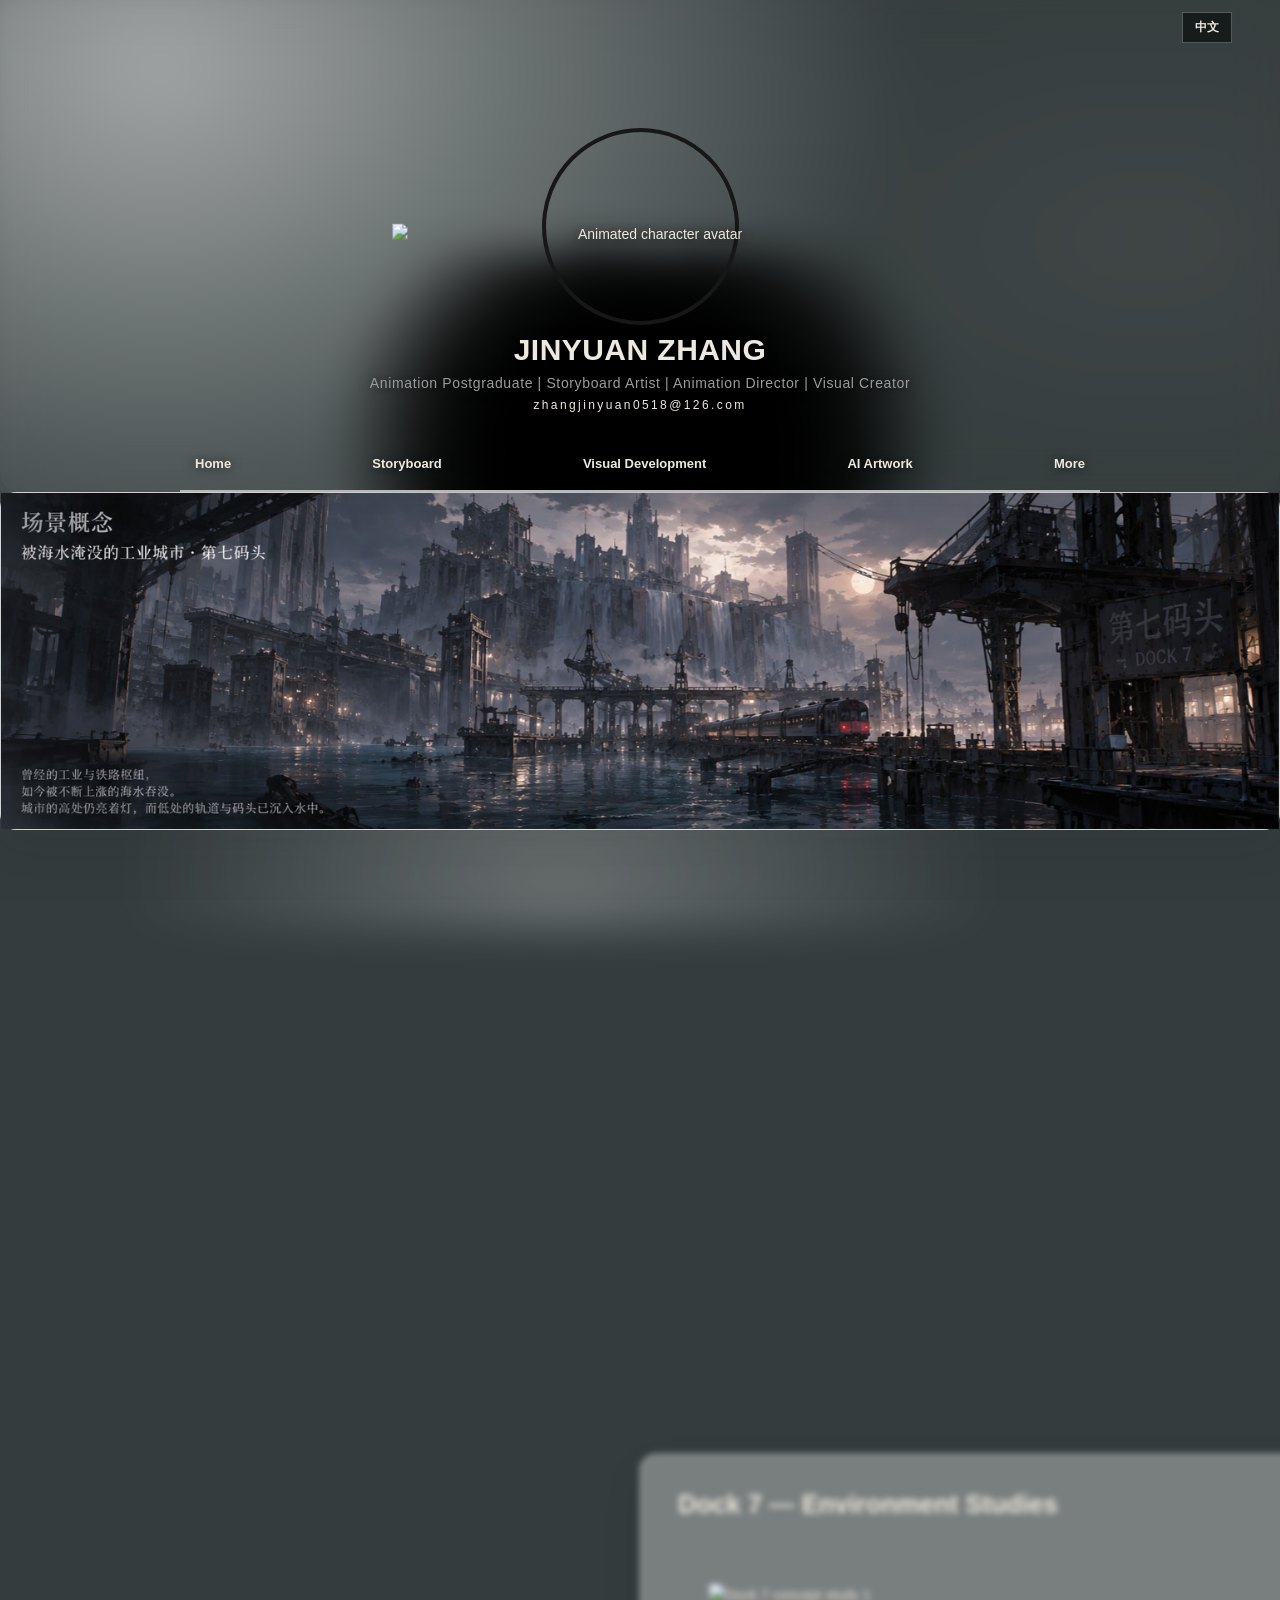
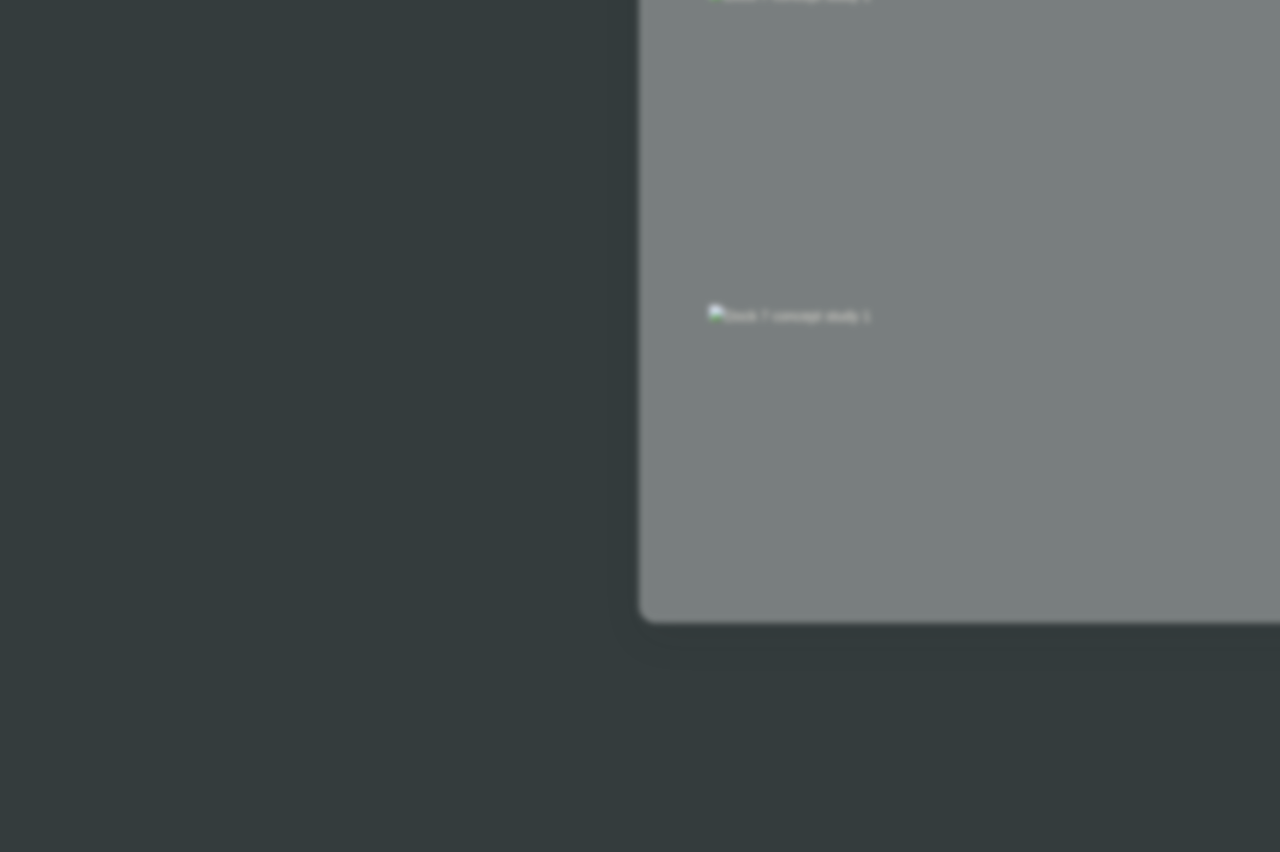
==== ai-art.html @ b18c4279 "Add Dock 7 concept gallery to AI page" ====
<!doctype html><html lang="en"><head><meta charset="utf-8"><meta name="viewport" content="width=device-width,initial-scale=1"><title>AI Artwork | JINYUAN ZHANG</title><link rel="stylesheet" href="portfolio.css?v=20261111-ai-flat-background-v7"><script src="language.js?v=20261111-ai-cloud-motion-v2" defer></script><script src="page-transition.js?v=20261110-preserve-showreel-v1" defer></script><script src="floating-nav.js?v=20261110-route-nav-v5" defer></script><style>
:root{--ai-mural-green:#343c3d;--ai-mural-teal:#343c3d}
html,body{min-height:100%;background:#343c3d}
body.ai-art-page{position:relative;isolation:isolate;min-height:100vh!important;margin:0;color:#eee9df;background:#343c3d!important;transition:background-color 1.15s cubic-bezier(.22,.61,.36,1),color .8s ease}
.ai-mural-base,.ai-mural-shade,.ai-cloud-motion{position:fixed;inset:0;pointer-events:none}
.ai-mural-base{z-index:-2;background:#343c3d}
.ai-mural-shade{z-index:-1;background:rgba(0,0,0,.025)}
.ai-cloud-motion{z-index:0;inset:0;background:url("ai-mural-bg.png?v=20261111-cloud-silhouette-v8") center center/min(56vw,780px) auto no-repeat;filter:grayscale(1) brightness(.12) contrast(2.1) url(#cloud-ripple);opacity:1;mix-blend-mode:normal;-webkit-mask-image:radial-gradient(ellipse 24% 30% at 50% 49%,#000 48%,rgba(0,0,0,.86) 68%,transparent 100%);mask-image:radial-gradient(ellipse 24% 30% at 50% 49%,#000 48%,rgba(0,0,0,.86) 68%,transparent 100%);transform-origin:center center;animation:cloud-flow 16s ease-in-out infinite;will-change:transform,filter}
@keyframes cloud-flow{0%,100%{transform:translate3d(0,0,0) scale(1)}30%{transform:translate3d(2px,-1px,0) scale(1.012)}68%{transform:translate3d(-2px,1px,0) scale(1.006)}}
body.ai-art-page .site-header{position:relative;z-index:3;color:#eee9df;background:transparent!important;border-bottom-color:rgba(185,195,186,.27);text-shadow:0 1px 12px rgba(0,0,0,.75)}
body.ai-art-page .site-header *{background-color:transparent}
body.ai-art-page .site-nav{border-bottom:1px solid rgba(185,195,186,.28)}
body.ai-art-page .site-nav a,body.ai-art-page .site-email a{color:#eee9df}
body.ai-art-page .site-role{color:#b9c0b8}
body.ai-art-page .language-toggle{background:rgba(10,14,15,.72);color:#eee9df;border-color:rgba(185,195,186,.38);backdrop-filter:blur(8px);-webkit-backdrop-filter:blur(8px)}
@media(max-width:700px){.ai-cloud-motion{background-size:min(72vw,560px) auto;-webkit-mask-image:radial-gradient(ellipse 34% 28% at 50% 49%,#000 48%,rgba(0,0,0,.86) 68%,transparent 100%);mask-image:radial-gradient(ellipse 34% 28% at 50% 49%,#000 48%,rgba(0,0,0,.86) 68%,transparent 100%)}}
@media(prefers-reduced-motion:reduce){.ai-cloud-motion{animation-duration:24s!important}}

/* Dock 7 concept board: full-bleed lead image and individually revealed scene studies */
body.ai-art-page .dock7-content{position:relative;z-index:2;width:100%;margin:0;padding:0 0 clamp(56px,8vw,112px);overflow:hidden}
body.ai-art-page .dock7-hero{position:relative;z-index:2;width:100%;margin:0;padding:0;line-height:0;opacity:0;transform:translate3d(0,52px,0);filter:blur(3px);transition:opacity .95s cubic-bezier(.22,.61,.36,1),transform .95s cubic-bezier(.22,.61,.36,1),filter .95s cubic-bezier(.22,.61,.36,1);will-change:opacity,transform,filter}
body.ai-art-page .dock7-hero.is-visible{opacity:1;transform:translate3d(0,0,0);filter:blur(0)}
body.ai-art-page .dock7-hero img{position:relative;z-index:1;display:block;width:100%;height:auto;max-width:none;object-fit:contain}
body.ai-art-page .dock7-scenes{position:relative;z-index:2;width:min(94vw,1560px);margin:clamp(30px,5vw,76px) auto 0;display:grid;grid-template-columns:repeat(3,minmax(0,1fr));gap:clamp(12px,2vw,28px);position:relative;z-index:3}
body.ai-art-page .dock7-scene{position:relative;z-index:2;margin:0;overflow:hidden;aspect-ratio:16/9;background:#343c3d;border:0;outline:0;box-shadow:none;opacity:0;transform:translate3d(0,72px,0);filter:blur(4px);transition:opacity 1.05s cubic-bezier(.22,.61,.36,1),transform 1.05s cubic-bezier(.22,.61,.36,1),filter 1.05s cubic-bezier(.22,.61,.36,1);will-change:opacity,transform,filter}
body.ai-art-page .dock7-scene.is-visible{opacity:1;transform:translate3d(0,0,0);filter:blur(0)}
body.ai-art-page .dock7-scene img{position:relative;z-index:1;display:block;width:100%;height:100%;object-fit:cover;object-position:center;border:0;outline:0;box-shadow:none}
body.ai-art-page .site-header{transition:opacity .72s ease,transform .72s cubic-bezier(.22,.61,.36,1)}
body.ai-art-page.dock7-header-away .site-header{opacity:0;transform:translate3d(0,-24px,0);pointer-events:none}
@media(max-width:900px){body.ai-art-page .dock7-scenes{width:min(94vw,720px);grid-template-columns:repeat(2,minmax(0,1fr))}}
@media(max-width:560px){body.ai-art-page .dock7-scenes{width:92vw;grid-template-columns:1fr;gap:16px;margin-top:24px}}
@media(prefers-reduced-motion:reduce){body.ai-art-page .dock7-hero,body.ai-art-page .dock7-scene{transition:opacity .28s ease!important;transform:none!important;filter:none!important}body.ai-art-page .site-header{transition:none!important}}

/* Individual Dock 7 environment frames: two seamless, right-moving rows */
body.ai-art-page .dock7-gallery{position:relative;z-index:3;width:100vw;left:50%;margin:clamp(54px,8vw,112px) 0 clamp(70px,10vw,140px);transform:translateX(-50%);display:grid;gap:clamp(12px,1.5vw,22px);overflow:hidden;opacity:0;translate:0 56px;filter:blur(3px);transition:opacity 1s cubic-bezier(.22,.61,.36,1),translate 1s cubic-bezier(.22,.61,.36,1),filter 1s cubic-bezier(.22,.61,.36,1);will-change:opacity,translate,filter}
body.ai-art-page .dock7-gallery.is-visible{opacity:1;translate:0 0;filter:blur(0)}
body.ai-art-page .dock7-gallery h3{width:min(94vw,1560px);margin:0 auto clamp(16px,2vw,28px);color:#eee9df;font-size:clamp(1.25rem,2vw,1.8rem);font-weight:600}
body.ai-art-page .dock7-gallery-row{width:100%;overflow:hidden}
body.ai-art-page .dock7-gallery-track{display:flex;width:max-content;gap:clamp(12px,1.5vw,22px);animation:dock7-gallery-right 84s linear infinite}
body.ai-art-page .dock7-gallery-row:last-child .dock7-gallery-track{animation-duration:92s;animation-delay:-43s}
body.ai-art-page .dock7-gallery-set{display:flex;flex:none;gap:clamp(12px,1.5vw,22px)}
body.ai-art-page .dock7-gallery-tile{display:block;flex:none;width:clamp(300px,38vw,660px);aspect-ratio:16/9;overflow:hidden}
body.ai-art-page .dock7-gallery-tile img{display:block;width:100%;height:100%;object-fit:cover;border:0;outline:0;box-shadow:none}
@keyframes dock7-gallery-right{from{transform:translateX(-33.333333%)}to{transform:translateX(0)}}
@media(max-width:700px){body.ai-art-page .dock7-gallery-tile{width:78vw}body.ai-art-page .dock7-gallery h3{width:92vw}}
@media(prefers-reduced-motion:reduce){body.ai-art-page .dock7-gallery .dock7-gallery-track{animation:none!important;transform:translateX(0)}body.ai-art-page .dock7-gallery .dock7-gallery-set[aria-hidden=true]{display:none}}
</style></head><body class="ai-art-page"><svg aria-hidden="true" width="0" height="0" style="position:absolute"><filter id="cloud-ripple" x="-24%" y="-24%" width="148%" height="148%"><feTurbulence type="fractalNoise" baseFrequency=".009 .014" numOctaves="2" seed="8" result="water"><animate attributeName="baseFrequency" values=".012 .018;.027 .038;.012 .018" dur="12s" repeatCount="indefinite"/></feTurbulence><feDisplacementMap in="SourceGraphic" in2="water" scale="34" xChannelSelector="R" yChannelSelector="G"/></filter></svg><div class="ai-mural-base" aria-hidden="true"></div><div class="ai-mural-shade" aria-hidden="true"></div><div class="ai-cloud-motion" aria-hidden="true"></div><header class="site-header"><button class="language-toggle" type="button" aria-label="Switch language">中文</button><a class="avatar-frame" href="index.html" aria-label="Home"><img class="avatar" src="avatar-animation.gif?v=20261110-avatar-render-v4" alt="Animated character avatar" decoding="async" loading="eager"></a><h1 class="site-name">JINYUAN ZHANG</h1><div class="site-role">Animation Postgraduate | Storyboard Artist | Animation Director | Visual Creator</div><div class="site-email"><a href="mailto:zhangjinyuan0518@126.com">zhangjinyuan0518@126.com</a></div><nav class="site-nav" aria-label="Main navigation"><a href="index.html">Home</a><a href="storyboard.html">Storyboard</a><a href="visual.html">Visual Development</a><a href="ai-art.html">AI Artwork</a><a href="more.html">More</a></nav></header><main class="dock7-content" aria-label="Flooded city concept art">
<section class="dock7-hero" id="dock7-hero"><img src="ai-dock7/dock7-hero.jpg?v=20261111-dock7-clean-v3" alt="Panoramic concept art of a flooded industrial city and Dock 7" decoding="async" fetchpriority="high"></section>
<div class="dock7-scenes" aria-label="Dock 7 environment studies">
<figure class="dock7-scene"><img src="ai-dock7/dock7-scene-02.jpg?v=20261111-dock7-clean-v3" alt="Flooded city wide view" loading="lazy" decoding="async"></figure>
<figure class="dock7-scene"><img src="ai-dock7/dock7-scene-03.jpg?v=20261111-dock7-clean-v3" alt="Dock 7 platform" loading="lazy" decoding="async"></figure>
<figure class="dock7-scene"><img src="ai-dock7/dock7-scene-04.jpg?v=20261111-dock7-clean-v3" alt="Harbor district" loading="lazy" decoding="async"></figure>
<figure class="dock7-scene"><img src="ai-dock7/dock7-scene-05.jpg?v=20261111-dock7-clean-v3" alt="Interior of an abandoned train" loading="lazy" decoding="async"></figure>
<figure class="dock7-scene"><img src="ai-dock7/dock7-scene-06.jpg?v=20261111-dock7-clean-v3" alt="Submerged railway tracks" loading="lazy" decoding="async"></figure>
<figure class="dock7-scene"><img src="ai-dock7/dock7-scene-07.jpg?v=20261111-dock7-clean-v3" alt="Central system control tower" loading="lazy" decoding="async"></figure>
</div><section class="dock7-gallery" aria-label="Additional Dock 7 environment studies"><h3>Dock 7 — Environment Studies</h3><div class="dock7-gallery-row"><div class="dock7-gallery-track"><div class="dock7-gallery-set"><figure class="dock7-gallery-tile"><img src="ai-dock7-gallery/dock7-study-01.jpg?v=20261112-gallery" alt="Dock 7 concept study 1" loading="lazy" decoding="async"></figure><figure class="dock7-gallery-tile"><img src="ai-dock7-gallery/dock7-study-02.jpg?v=20261112-gallery" alt="Dock 7 concept study 2" loading="lazy" decoding="async"></figure><figure class="dock7-gallery-tile"><img src="ai-dock7-gallery/dock7-study-03.jpg?v=20261112-gallery" alt="Dock 7 concept study 3" loading="lazy" decoding="async"></figure><figure class="dock7-gallery-tile"><img src="ai-dock7-gallery/dock7-study-04.jpg?v=20261112-gallery" alt="Dock 7 concept study 4" loading="lazy" decoding="async"></figure><figure class="dock7-gallery-tile"><img src="ai-dock7-gallery/dock7-study-05.jpg?v=20261112-gallery" alt="Dock 7 concept study 5" loading="lazy" decoding="async"></figure><figure class="dock7-gallery-tile"><img src="ai-dock7-gallery/dock7-study-06.jpg?v=20261112-gallery" alt="Dock 7 concept study 6" loading="lazy" decoding="async"></figure><figure class="dock7-gallery-tile"><img src="ai-dock7-gallery/dock7-study-07.jpg?v=20261112-gallery" alt="Dock 7 concept study 7" loading="lazy" decoding="async"></figure><figure class="dock7-gallery-tile"><img src="ai-dock7-gallery/dock7-study-08.jpg?v=20261112-gallery" alt="Dock 7 concept study 8" loading="lazy" decoding="async"></figure><figure class="dock7-gallery-tile"><img src="ai-dock7-gallery/dock7-study-09.jpg?v=20261112-gallery" alt="Dock 7 concept study 9" loading="lazy" decoding="async"></figure><figure class="dock7-gallery-tile"><img src="ai-dock7-gallery/dock7-study-10.jpg?v=20261112-gallery" alt="Dock 7 concept study 10" loading="lazy" decoding="async"></figure><figure class="dock7-gallery-tile"><img src="ai-dock7-gallery/dock7-study-11.jpg?v=20261112-gallery" alt="Dock 7 concept study 11" loading="lazy" decoding="async"></figure><figure class="dock7-gallery-tile"><img src="ai-dock7-gallery/dock7-study-12.jpg?v=20261112-gallery" alt="Dock 7 concept study 12" loading="lazy" decoding="async"></figure></div><div class="dock7-gallery-set" aria-hidden="true"><figure class="dock7-gallery-tile"><img src="ai-dock7-gallery/dock7-study-01.jpg?v=20261112-gallery" alt="" loading="lazy" decoding="async"></figure><figure class="dock7-gallery-tile"><img src="ai-dock7-gallery/dock7-study-02.jpg?v=20261112-gallery" alt="" loading="lazy" decoding="async"></figure><figure class="dock7-gallery-tile"><img src="ai-dock7-gallery/dock7-study-03.jpg?v=20261112-gallery" alt="" loading="lazy" decoding="async"></figure><figure class="dock7-gallery-tile"><img src="ai-dock7-gallery/dock7-study-04.jpg?v=20261112-gallery" alt="" loading="lazy" decoding="async"></figure><figure class="dock7-gallery-tile"><img src="ai-dock7-gallery/dock7-study-05.jpg?v=20261112-gallery" alt="" loading="lazy" decoding="async"></figure><figure class="dock7-gallery-tile"><img src="ai-dock7-gallery/dock7-study-06.jpg?v=20261112-gallery" alt="" loading="lazy" decoding="async"></figure><figure class="dock7-gallery-tile"><img src="ai-dock7-gallery/dock7-study-07.jpg?v=20261112-gallery" alt="" loading="lazy" decoding="async"></figure><figure class="dock7-gallery-tile"><img src="ai-dock7-gallery/dock7-study-08.jpg?v=20261112-gallery" alt="" loading="lazy" decoding="async"></figure><figure class="dock7-gallery-tile"><img src="ai-dock7-gallery/dock7-study-09.jpg?v=20261112-gallery" alt="" loading="lazy" decoding="async"></figure><figure class="dock7-gallery-tile"><img src="ai-dock7-gallery/dock7-study-10.jpg?v=20261112-gallery" alt="" loading="lazy" decoding="async"></figure><figure class="dock7-gallery-tile"><img src="ai-dock7-gallery/dock7-study-11.jpg?v=20261112-gallery" alt="" loading="lazy" decoding="async"></figure><figure class="dock7-gallery-tile"><img src="ai-dock7-gallery/dock7-study-12.jpg?v=20261112-gallery" alt="" loading="lazy" decoding="async"></figure></div><div class="dock7-gallery-set" aria-hidden="true"><figure class="dock7-gallery-tile"><img src="ai-dock7-gallery/dock7-study-01.jpg?v=20261112-gallery" alt="" loading="lazy" decoding="async"></figure><figure class="dock7-gallery-tile"><img src="ai-dock7-gallery/dock7-study-02.jpg?v=20261112-gallery" alt="" loading="lazy" decoding="async"></figure><figure class="dock7-gallery-tile"><img src="ai-dock7-gallery/dock7-study-03.jpg?v=20261112-gallery" alt="" loading="lazy" decoding="async"></figure><figure class="dock7-gallery-tile"><img src="ai-dock7-gallery/dock7-study-04.jpg?v=20261112-gallery" alt="" loading="lazy" decoding="async"></figure><figure class="dock7-gallery-tile"><img src="ai-dock7-gallery/dock7-study-05.jpg?v=20261112-gallery" alt="" loading="lazy" decoding="async"></figure><figure class="dock7-gallery-tile"><img src="ai-dock7-gallery/dock7-study-06.jpg?v=20261112-gallery" alt="" loading="lazy" decoding="async"></figure><figure class="dock7-gallery-tile"><img src="ai-dock7-gallery/dock7-study-07.jpg?v=20261112-gallery" alt="" loading="lazy" decoding="async"></figure><figure class="dock7-gallery-tile"><img src="ai-dock7-gallery/dock7-study-08.jpg?v=20261112-gallery" alt="" loading="lazy" decoding="async"></figure><figure class="dock7-gallery-tile"><img src="ai-dock7-gallery/dock7-study-09.jpg?v=20261112-gallery" alt="" loading="lazy" decoding="async"></figure><figure class="dock7-gallery-tile"><img src="ai-dock7-gallery/dock7-study-10.jpg?v=20261112-gallery" alt="" loading="lazy" decoding="async"></figure><figure class="dock7-gallery-tile"><img src="ai-dock7-gallery/dock7-study-11.jpg?v=20261112-gallery" alt="" loading="lazy" decoding="async"></figure><figure class="dock7-gallery-tile"><img src="ai-dock7-gallery/dock7-study-12.jpg?v=20261112-gallery" alt="" loading="lazy" decoding="async"></figure></div></div></div><div class="dock7-gallery-row"><div class="dock7-gallery-track"><div class="dock7-gallery-set"><figure class="dock7-gallery-tile"><img src="ai-dock7-gallery/dock7-study-01.jpg?v=20261112-gallery" alt="Dock 7 concept study 1" loading="lazy" decoding="async"></figure><figure class="dock7-gallery-tile"><img src="ai-dock7-gallery/dock7-study-02.jpg?v=20261112-gallery" alt="Dock 7 concept study 2" loading="lazy" decoding="async"></figure><figure class="dock7-gallery-tile"><img src="ai-dock7-gallery/dock7-study-03.jpg?v=20261112-gallery" alt="Dock 7 concept study 3" loading="lazy" decoding="async"></figure><figure class="dock7-gallery-tile"><img src="ai-dock7-gallery/dock7-study-04.jpg?v=20261112-gallery" alt="Dock 7 concept study 4" loading="lazy" decoding="async"></figure><figure class="dock7-gallery-tile"><img src="ai-dock7-gallery/dock7-study-05.jpg?v=20261112-gallery" alt="Dock 7 concept study 5" loading="lazy" decoding="async"></figure><figure class="dock7-gallery-tile"><img src="ai-dock7-gallery/dock7-study-06.jpg?v=20261112-gallery" alt="Dock 7 concept study 6" loading="lazy" decoding="async"></figure><figure class="dock7-gallery-tile"><img src="ai-dock7-gallery/dock7-study-07.jpg?v=20261112-gallery" alt="Dock 7 concept study 7" loading="lazy" decoding="async"></figure><figure class="dock7-gallery-tile"><img src="ai-dock7-gallery/dock7-study-08.jpg?v=20261112-gallery" alt="Dock 7 concept study 8" loading="lazy" decoding="async"></figure><figure class="dock7-gallery-tile"><img src="ai-dock7-gallery/dock7-study-09.jpg?v=20261112-gallery" alt="Dock 7 concept study 9" loading="lazy" decoding="async"></figure><figure class="dock7-gallery-tile"><img src="ai-dock7-gallery/dock7-study-10.jpg?v=20261112-gallery" alt="Dock 7 concept study 10" loading="lazy" decoding="async"></figure><figure class="dock7-gallery-tile"><img src="ai-dock7-gallery/dock7-study-11.jpg?v=20261112-gallery" alt="Dock 7 concept study 11" loading="lazy" decoding="async"></figure><figure class="dock7-gallery-tile"><img src="ai-dock7-gallery/dock7-study-12.jpg?v=20261112-gallery" alt="Dock 7 concept study 12" loading="lazy" decoding="async"></figure></div><div class="dock7-gallery-set" aria-hidden="true"><figure class="dock7-gallery-tile"><img src="ai-dock7-gallery/dock7-study-01.jpg?v=20261112-gallery" alt="" loading="lazy" decoding="async"></figure><figure class="dock7-gallery-tile"><img src="ai-dock7-gallery/dock7-study-02.jpg?v=20261112-gallery" alt="" loading="lazy" decoding="async"></figure><figure class="dock7-gallery-tile"><img src="ai-dock7-gallery/dock7-study-03.jpg?v=20261112-gallery" alt="" loading="lazy" decoding="async"></figure><figure class="dock7-gallery-tile"><img src="ai-dock7-gallery/dock7-study-04.jpg?v=20261112-gallery" alt="" loading="lazy" decoding="async"></figure><figure class="dock7-gallery-tile"><img src="ai-dock7-gallery/dock7-study-05.jpg?v=20261112-gallery" alt="" loading="lazy" decoding="async"></figure><figure class="dock7-gallery-tile"><img src="ai-dock7-gallery/dock7-study-06.jpg?v=20261112-gallery" alt="" loading="lazy" decoding="async"></figure><figure class="dock7-gallery-tile"><img src="ai-dock7-gallery/dock7-study-07.jpg?v=20261112-gallery" alt="" loading="lazy" decoding="async"></figure><figure class="dock7-gallery-tile"><img src="ai-dock7-gallery/dock7-study-08.jpg?v=20261112-gallery" alt="" loading="lazy" decoding="async"></figure><figure class="dock7-gallery-tile"><img src="ai-dock7-gallery/dock7-study-09.jpg?v=20261112-gallery" alt="" loading="lazy" decoding="async"></figure><figure class="dock7-gallery-tile"><img src="ai-dock7-gallery/dock7-study-10.jpg?v=20261112-gallery" alt="" loading="lazy" decoding="async"></figure><figure class="dock7-gallery-tile"><img src="ai-dock7-gallery/dock7-study-11.jpg?v=20261112-gallery" alt="" loading="lazy" decoding="async"></figure><figure class="dock7-gallery-tile"><img src="ai-dock7-gallery/dock7-study-12.jpg?v=20261112-gallery" alt="" loading="lazy" decoding="async"></figure></div><div class="dock7-gallery-set" aria-hidden="true"><figure class="dock7-gallery-tile"><img src="ai-dock7-gallery/dock7-study-01.jpg?v=20261112-gallery" alt="" loading="lazy" decoding="async"></figure><figure class="dock7-gallery-tile"><img src="ai-dock7-gallery/dock7-study-02.jpg?v=20261112-gallery" alt="" loading="lazy" decoding="async"></figure><figure class="dock7-gallery-tile"><img src="ai-dock7-gallery/dock7-study-03.jpg?v=20261112-gallery" alt="" loading="lazy" decoding="async"></figure><figure class="dock7-gallery-tile"><img src="ai-dock7-gallery/dock7-study-04.jpg?v=20261112-gallery" alt="" loading="lazy" decoding="async"></figure><figure class="dock7-gallery-tile"><img src="ai-dock7-gallery/dock7-study-05.jpg?v=20261112-gallery" alt="" loading="lazy" decoding="async"></figure><figure class="dock7-gallery-tile"><img src="ai-dock7-gallery/dock7-study-06.jpg?v=20261112-gallery" alt="" loading="lazy" decoding="async"></figure><figure class="dock7-gallery-tile"><img src="ai-dock7-gallery/dock7-study-07.jpg?v=20261112-gallery" alt="" loading="lazy" decoding="async"></figure><figure class="dock7-gallery-tile"><img src="ai-dock7-gallery/dock7-study-08.jpg?v=20261112-gallery" alt="" loading="lazy" decoding="async"></figure><figure class="dock7-gallery-tile"><img src="ai-dock7-gallery/dock7-study-09.jpg?v=20261112-gallery" alt="" loading="lazy" decoding="async"></figure><figure class="dock7-gallery-tile"><img src="ai-dock7-gallery/dock7-study-10.jpg?v=20261112-gallery" alt="" loading="lazy" decoding="async"></figure><figure class="dock7-gallery-tile"><img src="ai-dock7-gallery/dock7-study-11.jpg?v=20261112-gallery" alt="" loading="lazy" decoding="async"></figure><figure class="dock7-gallery-tile"><img src="ai-dock7-gallery/dock7-study-12.jpg?v=20261112-gallery" alt="" loading="lazy" decoding="async"></figure></div></div></div></section></main><script>
(()=>{const root=document.body,hero=document.querySelector("#dock7-hero"),items=[...document.querySelectorAll(".dock7-hero,.dock7-scene,.dock7-gallery")];if(!("IntersectionObserver"in window)){items.forEach(el=>el.classList.add("is-visible"));return}const reveal=new IntersectionObserver(entries=>entries.forEach(entry=>entry.target.classList.toggle("is-visible",entry.isIntersecting)),{threshold:.04,rootMargin:"-2% 0px -2% 0px"});items.forEach((el,i)=>{if(el.classList.contains("dock7-scene"))el.style.transitionDelay=(i%3)*70+"ms";reveal.observe(el)});const headerFade=new IntersectionObserver(entries=>{root.classList.toggle("dock7-header-away",entries[0].isIntersecting)},{threshold:.16});if(hero)headerFade.observe(hero)})();
</script></body></html>
---- portfolio.css ----
:root{--ink:#292929;--muted:#8a8a8a;--line:#e6e6e6;--accent:#ed5264;--paper:#f7e9ee;--soft:#fcf5f7;--serif:Georgia,'Times New Roman',serif;--sans:Arial,'Microsoft YaHei',sans-serif}
*{box-sizing:border-box}html{scroll-behavior:smooth}body{margin:0;background:var(--paper);color:var(--ink);font:14px/1.65 var(--sans)}a{color:inherit;text-decoration:none}a:hover{color:var(--accent)}.site-header{position:relative;padding:24px 28px 0;text-align:center}.language-toggle{position:absolute;top:12px;right:clamp(14px,4vw,48px);z-index:5;border:1px solid var(--line);background:#fff;color:var(--ink);padding:6px 12px;font:600 12px var(--sans);cursor:pointer}.language-toggle:hover{border-color:var(--accent);color:var(--accent)}.avatar-frame{position:relative;display:block;width:197px;height:197px;margin:0 auto 2px;overflow:visible}.avatar{position:absolute;z-index:1;width:250px;height:250px;max-width:none;left:50%;top:50%;transform:translate(-50%,-50%);display:block;object-fit:contain;border-radius:0;overflow:visible;pointer-events:none}.site-name{font:600 40px/1.15 var(--sans);letter-spacing:.015em;margin:8px 0 4px}.site-role{color:#9b9b9b;font-size:14px;letter-spacing:.045em}.site-email{font-size:12px;letter-spacing:.2em;margin:1px 0 25px}.site-nav{width:min(920px,100%);margin:0 auto;border-bottom:1px solid var(--line);display:flex;justify-content:space-between;align-items:center;gap:12px;padding:13px 15px 16px}.site-nav a{font-weight:600;font-size:13px;white-space:nowrap}.site-nav a.active{color:var(--accent)}main{width:min(1200px,calc(100% - 56px));margin:0 auto;min-height:440px;padding:27px 0 65px}.page-title{text-align:center;font-size:34px;line-height:1.25;color:#555;margin:3px 0 24px;font-weight:650}.lead{text-align:center;color:#777;max-width:760px;margin:0 auto 34px}.profile-intro{max-width:820px;margin:32px auto 0;text-align:center;color:#555;font-size:15px}.home-links{display:flex;justify-content:center;flex-wrap:wrap;gap:11px;margin:30px 0}.home-links a{border:1px solid var(--line);padding:9px 17px;font-size:12px}.home-links a:hover{border-color:var(--accent)}.feature-grid{display:grid;grid-template-columns:repeat(3,1fr);gap:16px;margin-top:28px}.feature{border:1px solid var(--line);padding:12px}.feature h3{font:normal 20px var(--serif);margin:9px 0 2px}.feature p{color:var(--muted);font-size:12px;margin:0}.project{padding:8px 0 35px;border-bottom:1px solid var(--line);margin:0 0 30px}.project-head{display:grid;grid-template-columns:1fr minmax(220px,.75fr);gap:26px;align-items:end;margin-bottom:16px}.project h2{font:normal 28px var(--serif);margin:0}.project-meta{color:var(--accent);font-size:10px;letter-spacing:.13em;text-transform:uppercase;margin:3px 0 0}.project-desc{color:#777;font-size:12px;margin:0}.stage-label{font-size:12px;font-weight:600;margin:17px 0 8px;color:#555}.stage-grid{display:grid;grid-template-columns:repeat(4,1fr);gap:10px}.stage-grid.two{grid-template-columns:repeat(2,1fr)}.stage-card{min-width:0}.stage-image{aspect-ratio:1.58;background:#f0f0f0;border:1px solid #e4e4e4;position:relative;display:grid;place-items:center;overflow:hidden;color:#777}.stage-image:before{content:"";position:absolute;inset:12%;border:1px solid #d2d2d2;transform:rotate(-3deg)}.stage-image:after{content:"";position:absolute;width:38%;height:35%;border:1px solid #c8c8c8;border-radius:50% 45% 38% 44%;transform:translate(20%,-7%) rotate(9deg)}.stage-image span{z-index:1;font-size:10px;background:rgba(255,255,255,.85);padding:3px 7px}.stage-caption{font-size:10px;color:#777;margin-top:5px}.video-placeholder{aspect-ratio:1.9;background:#ededed;border:1px solid #e4e4e4;display:grid;place-items:center;text-align:center;color:#666}.video-placeholder .play{width:36px;height:36px;border:1px solid #999;border-radius:50%;display:grid;place-items:center;margin:0 auto 6px;padding-left:2px}.video-placeholder strong{display:block;font:normal 16px var(--serif)}.video-placeholder small{font-size:10px;color:#888}.visual-grid{display:grid;grid-template-columns:repeat(3,1fr);gap:16px}.visual-card .stage-image{aspect-ratio:1.15}.visual-card h3{font:normal 19px var(--serif);margin:8px 0 0}.visual-card p{color:var(--muted);font-size:11px;margin:2px 0}.contact-layout{max-width:720px;margin:35px auto;text-align:center}.contact-layout p{color:#777}.contact-layout a{display:inline-block;margin:8px;border-bottom:1px solid #ccc}.site-footer{border-top:1px solid var(--line);padding:15px 28px 20px;text-align:center;color:#999;font-size:10px;letter-spacing:.06em}
@media(max-width:700px){.site-header{padding:20px 14px 0}.language-toggle{top:10px;right:14px;padding:5px 10px}.avatar-frame{width:197px;height:197px}.avatar{width:250px;height:250px;transform:translate(-50%,-50%)}.site-name{font-size:31px}.site-role{font-size:11px}.site-email{font-size:10px;margin-bottom:16px}.site-nav{padding:11px 0 14px;gap:9px;overflow-x:auto;justify-content:space-between}.site-nav a{font-size:10px}.site-nav a:nth-child(2){display:none}main{width:calc(100% - 32px);padding-top:22px}.page-title{font-size:27px;margin-bottom:19px}.project-head{grid-template-columns:1fr;gap:5px}.stage-grid{grid-template-columns:repeat(2,1fr)}.feature-grid,.visual-grid{grid-template-columns:1fr}.stage-grid.two{grid-template-columns:1fr}.project h2{font-size:25px}}

/* Homepage character portrait: arms extend beyond a clean circular frame. */
.home-page .avatar-frame{isolation:isolate}
.coming-soon-page{min-height:300px;display:grid;place-items:center;padding:44px 16px}
.coming-soon-message{margin:0;text-align:center;color:#777;font-size:clamp(18px,2.3vw,24px);letter-spacing:.02em}
.home-page .avatar{width:520px;height:auto;z-index:1;transform:translate(calc(-50% + 12px),calc(-50% + 8px))}
.home-page .avatar-frame::after{content:"";position:absolute;z-index:0;inset:0;border:4px solid #e987a5;border-radius:50%;pointer-events:none}
.home-page .site-name{font-size:30px}
@media(max-width:700px){.home-page .avatar{width:500px;height:auto;transform:translate(calc(-50% + 12px),calc(-50% + 8px))}.home-page .site-name{font-size:26px}}

.home-showcase{width:min(1100px,100%);margin:38px auto 0}.home-showcase img{display:block;width:100%;height:auto}


.home-showcase{width:min(1400px,calc(100vw - 48px));margin:38px 0 0 50%;transform:translateX(-50%)}


.home-showcase{width:min(820px,100%);margin:38px auto 0;transform:none}


.home-showcase{width:min(1100px,100vw);margin:38px 0 0 50%;transform:translateX(-50%)}


.home-showcase{width:min(1400px,100vw);margin:38px 0 0 50%;transform:translateX(-50%) scale(1.1)}


.home-showcase{width:min(1600px,100vw);margin:38px 0 0 50%;transform:translateX(-50%) scale(1.2)}


.home-showcase{width:min(1400px,100vw);margin:38px 0 0 50%;transform:translateX(-50%) scale(1.1)}


.home-showcase{width:min(1100px,100vw);margin:38px 0 0 50%;transform:translateX(-50%)}


.home-showcase video{display:block;width:100%;height:auto}


/* Slightly enlarge the homepage animation while keeping it centered and responsive. */
.home-showcase{width:min(1320px,120vw);margin:38px 0 0 50%;transform:translateX(-50%)}
@media(max-width:700px){.home-showcase{width:min(1320px,100vw);margin:30px 0 0 50%;transform:translateX(-50%)}}

.home-page{overflow-x:hidden}

.instagram-link{display:flex;width:28px;height:28px;margin:8px auto 0;color:#777;align-items:center;justify-content:center}.instagram-link:hover{color:var(--accent)}.instagram-link svg{width:19px;height:19px;fill:none;stroke:currentColor;stroke-width:1.8;stroke-linecap:round;stroke-linejoin:round}.instagram-link .instagram-dot{fill:currentColor;stroke:none}

.storyboard-feature{max-width:1100px;margin:44px auto 0}.storyboard-feature h2{text-align:center;font-size:30px;line-height:1.25;color:#555;margin:0 0 16px;font-weight:650}.storyboard-feature p{text-align:center;color:#777;font-size:15px;line-height:1.7;margin:0 auto 32px}.storyboard-feature video{display:block;width:100%;height:auto;aspect-ratio:16/9;background:#111;object-fit:contain}@media(max-width:700px){.storyboard-feature{margin-top:32px}.storyboard-feature h2{font-size:24px}.storyboard-feature p{font-size:14px;margin-bottom:25px}}

.storyboard-panels{margin-top:42px}.storyboard-panels h3{text-align:center;font-size:24px;line-height:1.3;color:#555;margin:0 0 26px;font-weight:600}.storyboard-feature .video-section-title{text-align:center;font-size:24px;line-height:1.3;color:#555;margin:28px 0 26px;font-weight:600}.storyboard-panels-list{display:flex;flex-direction:column;gap:8px}.storyboard-panels-list img{display:block;width:100%;height:auto;object-fit:contain;background:#f3f3f3}

.process-section{margin-top:42px}.process-section h3{text-align:left;font-size:24px;line-height:1.3;color:#555;margin:0 0 26px;font-weight:600}.process-section img{display:block;width:50%;max-width:550px;height:auto;object-fit:contain;background:#f3f3f3}@media(max-width:700px){.process-section h3{font-size:22px}}

.process-divider{width:100%;height:4px;margin:38px 0 0;background:radial-gradient(ellipse 7px 2px at center,rgba(45,45,48,.78) 98%,transparent 100%) 0 0 / 20px 4px repeat-x,radial-gradient(ellipse 7px 2px at center,rgba(125,125,132,.52) 98%,transparent 100%) 10px 0 / 20px 4px repeat-x}

.time-train-project{margin:54px 0 0;padding:0 0 48px}.time-train-project h2{text-align:center;font-size:30px;line-height:1.25;color:#555;margin:0 0 18px;font-weight:650}.time-train-project h3{text-align:center;font-size:22px;line-height:1.3;color:#555;margin:0 0 14px;font-weight:600}.time-train-project p{text-align:center;color:#777;font-size:15px;line-height:1.7;margin:0 auto}
@media(max-width:700px){.time-train-project{margin-top:42px;padding-bottom:36px}.time-train-project h2{font-size:24px}.time-train-project h3{font-size:19px}.time-train-project p{font-size:14px}}

.time-train-project video{display:block;width:100%;height:auto;aspect-ratio:16/9;margin-top:32px;background:#111;object-fit:contain}
@media(max-width:700px){.time-train-project video{margin-top:25px}}

.storyboard-feature .software-credit{text-align:left;font-size:12px;margin:8px 0 14px;color:#8a8a8a;letter-spacing:.03em}

.time-train-project .project-note{max-width:920px;margin:0 auto 14px;text-align:center;color:var(--muted);font-size:12px;line-height:1.7}


/* Right-side quick links for long portfolio pages. */
.quick-nav-page main{width:min(1100px,calc(100% - 210px));margin-left:auto;margin-right:190px}
.page-quick-nav{position:fixed;z-index:20;right:16px;top:50%;transform:translateY(-50%);width:158px;max-height:78vh;overflow:auto;display:flex;flex-direction:column;gap:4px;padding:12px 10px;background:rgba(255,255,255,.96);border:1px solid var(--line);box-shadow:0 4px 18px rgba(0,0,0,.06);font-size:11px;line-height:1.4}
.page-quick-nav strong{font-size:10px;letter-spacing:.08em;text-transform:uppercase;color:#999;padding:0 6px 5px}
.page-quick-nav a{display:block;padding:6px;border-left:2px solid transparent;color:#666}
.page-quick-nav a:hover,.page-quick-nav a:focus-visible{border-left-color:var(--accent);color:var(--accent);background:#faf7f8;outline:none}
.quick-nav-page [id^="story-project-"],.quick-nav-page [id^="visual-project-"]{scroll-margin-top:24px}
@media(max-width:700px){.quick-nav-page main{width:min(1200px,calc(100% - 32px));margin:0 auto}.page-quick-nav{display:none}}

@media(max-width:700px){.quick-nav-page .page-quick-nav{position:relative;top:auto;right:auto;transform:none;width:auto;max-height:none;margin:14px 16px 0;display:flex;flex-direction:row;flex-wrap:wrap;gap:5px;background:#fff;border:1px solid #d8d8d8;border-left:4px solid var(--accent);box-shadow:0 3px 14px rgba(0,0,0,.09)}.quick-nav-page .page-quick-nav strong{width:100%;font-size:11px;color:#555}.quick-nav-page .page-quick-nav a{padding:6px 8px;border:1px solid #eee;background:#fafafa}.quick-nav-page main{margin-top:18px}}


/* Always-visible numbered project rail on the right. */
.quick-nav-page .page-quick-nav{position:fixed;z-index:1000;right:14px;top:50%;transform:translateY(-50%);width:48px;max-height:80vh;overflow:auto;display:flex;flex-direction:column;align-items:center;gap:8px;padding:10px 6px;background:rgba(255,255,255,.98);border:1px solid #cfcfcf;border-radius:26px;box-shadow:0 4px 18px rgba(0,0,0,.18)}
.quick-nav-page .page-quick-nav strong{display:none}
.quick-nav-page .page-quick-nav a{display:grid;place-items:center;width:32px;height:32px;padding:0;border:1px solid #d8d8d8;border-radius:50%;background:#fff;color:#333;font-size:13px;font-weight:700;line-height:1}
.quick-nav-page .page-quick-nav a:hover,.quick-nav-page .page-quick-nav a:focus-visible{border-color:var(--accent);background:var(--accent);color:#fff;outline:none}
@media(max-width:700px){.quick-nav-page .page-quick-nav{position:fixed;right:6px;top:50%;transform:translateY(-50%);width:40px;max-height:75vh;margin:0;display:flex;flex-direction:column;flex-wrap:nowrap;gap:6px;padding:7px 4px}.quick-nav-page .page-quick-nav a{width:28px;height:28px;font-size:12px}.quick-nav-page main{width:calc(100% - 58px);margin:18px 48px 0 10px}}


/* Titled floating project rail: overlays the page without reserving layout space. */
.quick-nav-page main{width:min(1200px,calc(100% - 32px));margin:0 auto}
.quick-nav-page .page-quick-nav{position:fixed;z-index:1000;right:12px;top:50%;transform:translateY(-50%);width:164px;max-height:78vh;overflow:auto;display:flex;flex-direction:column;gap:0;padding:8px;background:rgba(255,255,255,.96);border:1px solid #d8d8d8;border-radius:0;box-shadow:0 4px 18px rgba(0,0,0,.14);backdrop-filter:blur(5px)}
.quick-nav-page .page-quick-nav strong{display:none}
.quick-nav-page .page-quick-nav a{display:block;width:auto;height:auto;padding:9px 10px;border:0;border-bottom:1px solid #e8e8e8;border-left:2px solid transparent;border-radius:0;background:transparent;color:#444;font-size:11px;font-weight:600;line-height:1.4;white-space:normal}
.quick-nav-page .page-quick-nav a:last-child{border-bottom:0}
.quick-nav-page .page-quick-nav a:hover,.quick-nav-page .page-quick-nav a:focus-visible{border-left-color:var(--accent);background:rgba(237,82,100,.07);color:var(--accent);outline:none}
@media(max-width:700px){.quick-nav-page main{width:calc(100% - 32px);margin:18px auto 0}.quick-nav-page .page-quick-nav{position:fixed;right:6px;top:50%;transform:translateY(-50%);width:132px;max-height:72vh;margin:0;display:flex;flex-direction:column;flex-wrap:nowrap;gap:0;padding:6px;border-radius:0}.quick-nav-page .page-quick-nav a{width:auto;height:auto;padding:8px 7px;font-size:10px}}


/* Compact translucent directory tab. Expands on hover/focus or tap. */
.quick-nav-page details.page-quick-nav{position:fixed;z-index:1000;right:12px;top:50%;transform:translateY(-50%);width:40px;max-height:80vh;overflow:hidden;display:block;padding:0;background:rgba(255,255,255,.5);border:1px solid rgba(130,130,130,.4);border-radius:3px;box-shadow:0 2px 10px rgba(0,0,0,.08);backdrop-filter:blur(3px);transition:width .2s ease,background .2s ease,box-shadow .2s ease}
.quick-nav-page details.page-quick-nav>summary{display:flex;align-items:center;justify-content:center;min-height:92px;width:100%;padding:8px 4px;list-style:none;cursor:pointer;writing-mode:vertical-rl;color:#555;font-size:10px;font-weight:600;letter-spacing:.12em;user-select:none}
.quick-nav-page details.page-quick-nav>summary::-webkit-details-marker{display:none}
.quick-nav-page .page-quick-nav-links{display:none}
.quick-nav-page details.page-quick-nav:hover,.quick-nav-page details.page-quick-nav:focus-within,.quick-nav-page details.page-quick-nav[open]{width:min(95px,calc(100vw - 24px));max-height:80vh;overflow:auto;background:rgba(255,255,255,.88);box-shadow:0 4px 16px rgba(0,0,0,.13)}
.quick-nav-page details.page-quick-nav:hover .page-quick-nav-links,.quick-nav-page details.page-quick-nav:focus-within .page-quick-nav-links,.quick-nav-page details.page-quick-nav[open] .page-quick-nav-links{display:flex;flex-direction:column}
.quick-nav-page details.page-quick-nav:hover>summary{display:none}
.quick-nav-page details.page-quick-nav[open]>summary{min-height:34px;writing-mode:horizontal-tb;justify-content:flex-start;padding:8px 10px;border-bottom:1px solid #e7e7e7}
.quick-nav-page .page-quick-nav-links a{display:block;width:auto;height:auto;padding:9px 10px;border:0;border-bottom:1px solid #e8e8e8;border-left:2px solid transparent;border-radius:0;background:transparent;color:#444;font-size:11px;font-weight:600;line-height:1.4;white-space:normal}
.quick-nav-page .page-quick-nav-links a:last-child{border-bottom:0}
.quick-nav-page .page-quick-nav-links a:hover,.quick-nav-page .page-quick-nav-links a:focus-visible{border-left-color:var(--accent);background:rgba(237,82,100,.07);color:var(--accent);outline:none}
@media(max-width:700px){.quick-nav-page details.page-quick-nav{right:6px;width:36px;max-height:72vh}.quick-nav-page details.page-quick-nav>summary{min-height:80px;font-size:9px}}

/* Keep expanded labels compact at the requested half-width. */
.quick-nav-page details.page-quick-nav:hover .page-quick-nav-links a,.quick-nav-page details.page-quick-nav:focus-within .page-quick-nav-links a,.quick-nav-page details.page-quick-nav[open] .page-quick-nav-links a{padding:7px 8px;font-size:10px;line-height:1.3;overflow-wrap:anywhere}


/* Stabilize the hover rail: the tab stays put while its panel overlays to the left. */
.quick-nav-page details.page-quick-nav{width:40px;height:92px;min-height:92px;overflow:visible}
.quick-nav-page details.page-quick-nav:hover,.quick-nav-page details.page-quick-nav:focus-within,.quick-nav-page details.page-quick-nav[open]{width:40px;max-height:none;overflow:visible}
.quick-nav-page details.page-quick-nav:hover>summary{display:flex}
.quick-nav-page details.page-quick-nav:hover>summary,.quick-nav-page details.page-quick-nav:focus-within>summary{position:relative;z-index:2}
.quick-nav-page .page-quick-nav-links{position:absolute;z-index:1;right:0;top:50%;transform:translateY(-50%);width:min(95px,calc(100vw - 24px));max-height:80vh;overflow:auto;display:none;padding:6px;background:rgba(255,255,255,.88);border:1px solid rgba(130,130,130,.4);box-shadow:0 4px 16px rgba(0,0,0,.13);backdrop-filter:blur(3px)}
.quick-nav-page details.page-quick-nav:hover .page-quick-nav-links,.quick-nav-page details.page-quick-nav:focus-within .page-quick-nav-links,.quick-nav-page details.page-quick-nav[open] .page-quick-nav-links{display:flex;flex-direction:column}
.quick-nav-page details.page-quick-nav[open]>summary{position:relative;z-index:2;min-height:92px;width:40px;writing-mode:vertical-rl;justify-content:center;padding:8px 4px;border:0}
@media(max-width:700px){.quick-nav-page details.page-quick-nav{width:36px;height:80px;min-height:80px}.quick-nav-page details.page-quick-nav:hover,.quick-nav-page details.page-quick-nav:focus-within,.quick-nav-page details.page-quick-nav[open]{width:36px}.quick-nav-page details.page-quick-nav[open]>summary{width:36px;min-height:80px}.quick-nav-page .page-quick-nav-links{width:min(95px,calc(100vw - 20px))}}


.more-project{width:min(1000px,100%);margin:8px auto 18px;padding:0 0 22px;border-bottom:1px solid var(--line)}
.more-project h2{margin:0;text-align:left;color:#444;font-size:26px;line-height:1.3;font-weight:650;letter-spacing:.04em}
@media(max-width:700px){.more-project{margin-top:4px}.more-project h2{font-size:21px}}


.more-project-avatar{margin:34px auto 26px;text-align:center}
.more-avatar-frame{position:relative;isolation:isolate;width:197px;height:197px;margin:0 auto;overflow:visible}
.more-avatar-frame::after{content:"";position:absolute;z-index:0;inset:0;border:4px solid #e987a5;border-radius:50%;pointer-events:none}
.more-avatar-frame img{position:absolute;z-index:1;left:50%;top:50%;width:520px;height:auto;max-width:none;transform:translate(calc(-50% + 12px),calc(-50% + 8px));display:block;pointer-events:none}
.more-project-showcase{width:100%;margin:34px auto 0;transform:none}
.more-project-showcase picture,.more-project-showcase img{display:block;width:100%;height:auto}
@media(max-width:700px){.more-project-avatar{margin:28px auto 20px}.more-avatar-frame{width:140px;height:140px}.more-avatar-frame img{width:355px;transform:translate(calc(-50% + 9px),calc(-50% + 6px))}.more-project-showcase{margin-top:26px}}


.more-role-sketches{margin:46px auto 0;padding-top:24px;border-top:1px solid var(--line)}
.role-sketch-title{margin:0 0 18px;text-align:left;color:#555;font-size:19px;line-height:1.35;font-weight:600;letter-spacing:.06em;text-transform:uppercase}
.role-sketch-grid{display:grid;grid-template-columns:repeat(3,minmax(0,1fr));gap:14px 12px;align-items:start}
.role-sketch-grid img{display:block;width:100%;height:auto;object-fit:contain;background:#fff}
@media(max-width:700px){.more-role-sketches{margin-top:32px;padding-top:20px}.role-sketch-title{font-size:16px;margin-bottom:14px}.role-sketch-grid{gap:9px 8px}}


.role-breakdown-section .role-sketch-grid{grid-template-columns:1fr;gap:16px}
.role-breakdown-section .role-sketch-grid img{width:100%;max-width:100%;margin:0 auto}


/* Two-column storyboard sequence for the 2D animation project. */
.post-industrial-storyboard{margin-top:34px}
.post-industrial-storyboard h3{margin-bottom:20px}
.post-industrial-board-grid{display:grid;grid-template-columns:repeat(2,minmax(0,1fr));gap:14px;align-items:start}
.post-industrial-board-grid img{display:block;width:100%;height:auto;object-fit:contain;background:#f3f3f3}
@media(max-width:700px){.post-industrial-board-grid{grid-template-columns:1fr;gap:12px}}

.production-process{margin-top:22px}.production-process>.process-divider{margin:0 0 24px}.production-process>h3,.additional-design>h3{text-align:center;font-size:22px;line-height:1.35;color:#555;margin:0 0 22px;font-weight:600}.storyboard-feature .process-subtitle{text-align:left;font-size:17px;line-height:1.35;color:#555;margin:26px 0 10px;font-weight:600}.storyboard-feature .story-setting{text-align:left;max-width:none;font-size:14px;margin:0 0 20px;color:#666}.production-process .process-sketch{display:block;width:100%;height:auto;object-fit:contain;background:#f3f3f3}.additional-design{margin-top:36px}.additional-design>h3{margin-bottom:18px}.additional-design img{display:block;width:min(100%,900px);height:auto;margin:0 auto;object-fit:contain;background:#f3f3f3}@media(max-width:700px){.production-process>h3,.additional-design>h3{font-size:20px}.storyboard-feature .process-subtitle{font-size:16px}.additional-design{margin-top:28px}}

.process-section img.process-overview{width:100%;max-width:none;height:auto;margin-top:28px}


/* Per-project storyboard image carousels. */
.storyboard-carousel{width:100%;margin:0 auto}
.storyboard-carousel-frame{display:block;width:100%;min-width:0}
.storyboard-carousel-frame>img{display:block;width:100%;height:auto;max-width:100%;object-fit:contain;background:#f3f3f3}
.storyboard-carousel-frame>img[hidden]{display:none}
.storyboard-carousel-controls{display:flex;align-items:center;justify-content:center;gap:18px;margin:14px auto 0}
.storyboard-carousel-arrow{display:grid;place-items:center;width:38px;height:38px;padding:0;border:1px solid #d6d6d6;background:rgba(255,255,255,.92);color:#454545;font-size:22px;line-height:1;cursor:pointer;transition:background-color .18s ease,border-color .18s ease}
.storyboard-carousel-arrow:hover{background:#f4f4f4;border-color:#999}
.storyboard-carousel-arrow:focus-visible{outline:2px solid #555;outline-offset:3px}
.storyboard-carousel-status{min-width:56px;text-align:center;color:#777;font-size:13px;font-variant-numeric:tabular-nums}
@media(max-width:700px){.storyboard-carousel-controls{gap:14px;margin-top:10px}.storyboard-carousel-arrow{width:34px;height:34px;font-size:20px}}
@media(prefers-reduced-motion:reduce){.storyboard-carousel-arrow{transition:none}}


/* Overlay the carousel arrows at the image edges; keep the counter below. */
.storyboard-carousel{position:relative}
.storyboard-carousel-controls{position:static;height:0;margin:0;pointer-events:none}
.storyboard-carousel-arrow{position:absolute;z-index:2;top:50%;transform:translateY(-50%);width:44px;height:60px;border-color:rgba(55,55,55,.18);background:rgba(255,255,255,.58);color:#333;opacity:.76;backdrop-filter:blur(4px);pointer-events:auto}
.storyboard-carousel-arrow:hover,.storyboard-carousel-arrow:focus-visible{background:rgba(255,255,255,.9);opacity:1}
.storyboard-carousel-controls .storyboard-carousel-arrow:first-child{left:12px}
.storyboard-carousel-controls .storyboard-carousel-arrow:last-child{right:12px}
.storyboard-carousel-status{position:relative;top:16px;display:block;margin:0 auto;padding:2px 8px;background:rgba(255,255,255,.78);border-radius:2px}
@media(max-width:700px){.storyboard-carousel-arrow{width:34px;height:48px}.storyboard-carousel-controls .storyboard-carousel-arrow:first-child{left:6px}.storyboard-carousel-controls .storyboard-carousel-arrow:last-child{right:6px}.storyboard-carousel-status{top:11px}}


/* Reliable image-edge carousel controls and refined neutral page background. */
body{background:#f7e9ee!important}
.storyboard-carousel{position:relative!important;display:block!important;width:100%!important;isolation:isolate}
.storyboard-carousel-frame{display:block!important;width:100%!important;min-width:0}
.storyboard-carousel-controls{position:absolute!important;inset:0!important;width:100%!important;height:100%!important;margin:0!important;padding:0 12px!important;display:flex!important;align-items:center!important;justify-content:space-between!important;pointer-events:none!important;z-index:5!important}
.storyboard-carousel-arrow{position:relative!important;top:auto!important;left:auto!important;right:auto!important;transform:none!important;display:grid!important;place-items:center!important;flex:0 0 44px!important;width:44px!important;height:60px!important;padding:0!important;border:1px solid rgba(255,255,255,.46)!important;background:rgba(45,45,48,.55)!important;color:rgba(255,255,255,.96)!important;font-size:25px!important;line-height:1!important;opacity:.84!important;backdrop-filter:blur(5px);pointer-events:auto!important;cursor:pointer!important;box-shadow:0 2px 8px rgba(0,0,0,.12)}
.storyboard-carousel-arrow:hover,.storyboard-carousel-arrow:focus-visible{background:rgba(45,45,48,.76)!important;opacity:1!important;outline:2px solid rgba(255,255,255,.7);outline-offset:2px}
.storyboard-carousel-status{position:absolute!important;top:12px!important;left:50%!important;transform:translateX(-50%)!important;z-index:6!important;margin:0!important;padding:2px 9px!important;background:rgba(45,45,48,.45)!important;color:#fff!important;border:1px solid rgba(255,255,255,.25);border-radius:2px!important;pointer-events:none}
@media(max-width:700px){.storyboard-carousel-controls{padding:0 7px!important}.storyboard-carousel-arrow{flex-basis:36px!important;width:36px!important;height:48px!important;font-size:21px!important}.storyboard-carousel-status{top:9px!important}}

/* Reserve a landscape frame before lazy-loaded storyboard images arrive. */
.storyboard-carousel{aspect-ratio:1.86!important}

.home-page .home-showcase{margin-top:0;background:var(--paper)!important}
.home-page .home-showcase picture,.home-page .home-showcase img{display:block;background:var(--paper)!important}
.home-page .home-showcase img{mix-blend-mode:multiply}



/* Refined page transition: content below the navigation fades with a soft, restrained lift. */
main.page-transition-entering {
  animation: portfolioContentEnter .56s cubic-bezier(.22,1,.36,1) both;
  will-change: opacity, transform;
}
.page-quick-nav.page-transition-entering,
.site-footer.page-transition-entering {
  animation: portfolioDetailsEnter .46s cubic-bezier(.22,1,.36,1) both;
  will-change: opacity;
}
main.page-transition-leaving {
  opacity: 0 !important;
  transform: translateY(4px);
  transition: opacity .22s cubic-bezier(.4,0,.2,1), transform .22s cubic-bezier(.4,0,.2,1) !important;
  will-change: opacity, transform;
}
.page-quick-nav.page-transition-leaving,
.site-footer.page-transition-leaving {
  opacity: 0 !important;
  transition: opacity .22s cubic-bezier(.4,0,.2,1) !important;
  will-change: opacity;
}
@keyframes portfolioContentEnter {
  from { opacity: 0; transform: translateY(7px); }
  to { opacity: 1; transform: translateY(0); }
}
@keyframes portfolioDetailsEnter {
  from { opacity: 0; }
  to { opacity: 1; }
}
@media (prefers-reduced-motion: reduce) {
  main.page-transition-entering,
  .page-quick-nav.page-transition-entering,
  .site-footer.page-transition-entering,
  main.page-transition-leaving,
  .page-quick-nav.page-transition-leaving,
  .site-footer.page-transition-leaving {
    animation: none !important;
    opacity: 1 !important;
    transform: none !important;
    transition: none !important;
  }
}

/* Always-visible navigation divider below the site menu. */
.site-header .site-nav{border-bottom:1px solid #b7b7b7!important;}

/* Persistent high-contrast divider below the navigation, outside page-content fades. */
.site-header .site-nav{position:relative;border-bottom:0!important;padding-bottom:17px!important}
.site-header .site-nav::after{content:"";display:block;position:absolute;left:0;right:0;bottom:0;height:2px;background:#b7b7b7;pointer-events:none}

/* Keep the shared header and divider fixed; animate only the region below them. */
.site-header,
.site-header .avatar-frame,
.site-header .avatar,
.site-header .site-name,
.site-header .site-role,
.site-header .site-email,
.site-header .site-nav,
.site-header .site-nav::after {
  animation: none !important;
  transition: none !important;
}
.site-header,
.site-header .site-nav::after {
  opacity: 1 !important;
  transform: none !important;
}

body:not(.home-page) .site-header { min-height: 0; }
body:not(.home-page) .site-header .avatar-frame { width: 197px; height: 197px; }


/* Shared, stable introduction above the divider on every page. */
.site-introduction{max-width:920px;margin:0 auto 0;padding:0 12px}
.site-header .page-title{font-size:30px;line-height:1.25;margin:10px auto 7px}
.site-header .profile-intro{max-width:820px;margin:0 auto 18px;font-size:14px;line-height:1.65}
.site-header .avatar{width:520px;height:auto;transform:translate(calc(-50% + 12px),calc(-50% + 8px))}
.site-header .avatar-frame::after{content:"";position:absolute;z-index:0;inset:0;border:4px solid #ff1493;border-radius:50%;pointer-events:none}
@media(max-width:700px){.site-introduction{padding:0 8px}.site-header .page-title{font-size:24px;margin:9px auto 6px}.site-header .profile-intro{font-size:12px;line-height:1.55;margin-bottom:14px}.site-header .avatar{width:355px;transform:translate(calc(-50% + 9px),calc(-50% + 6px))}}


/* The header is persistent; route changes animate only the content beneath its divider. */
.page-content-shell { view-transition-name: portfolio-lower-content; }
::view-transition-old(root), ::view-transition-new(root) { animation: none !important; }
::view-transition-old(portfolio-lower-content) {
  animation: lower-content-out .18s ease both;
  mix-blend-mode: normal;
}
::view-transition-new(portfolio-lower-content) {
  animation: lower-content-in .46s cubic-bezier(.22,1,.36,1) both;
  mix-blend-mode: normal;
}
@keyframes lower-content-out {
  to { opacity: 0; transform: translateX(-20px); }
}
@keyframes lower-content-in {
  from { opacity: 0; transform: translateX(24px); }
  to { opacity: 1; transform: translateX(0); }
}
/* Keep the masthead identical on every section. */
.site-header .site-name { font-size: 30px !important; }
@media (max-width:700px) {
  .site-header .site-name { font-size:26px !important; }
}
.page-content-shell { will-change: opacity, transform; }
.page-content-shell.is-leaving { pointer-events:none; }
@media (prefers-reduced-motion: reduce) {
  ::view-transition-old(portfolio-lower-content),
  ::view-transition-new(portfolio-lower-content) { animation:none !important; }
  .page-content-shell { scroll-behavior:auto; }
}

/* The welcome text belongs to the home page, below the persistent divider. */
.home-page main .site-introduction {
  display: block;
  width: min(920px, calc(100% - 32px));
  max-width: 920px;
  margin: 0 auto 42px;
  padding: 34px 12px 26px;
  text-align: center;
}
.home-page main .site-introduction .page-title {
  margin: 0 auto 12px;
  color: #555;
  font-size: 30px;
  line-height: 1.25;
}
.home-page main .site-introduction .profile-intro {
  max-width: 820px;
  margin: 0 auto;
  color: #666;
  font-size: 15px;
  line-height: 1.75;
}
.home-page .home-showcase { margin-top: 0; }
@media (max-width: 700px) {
  .home-page main .site-introduction {
    width: calc(100% - 24px);
    margin-bottom: 28px;
    padding: 26px 8px 20px;
  }
  .home-page main .site-introduction .page-title { font-size: 23px; }
  .home-page main .site-introduction .profile-intro { font-size: 13px; line-height: 1.7; }
}
@media (prefers-reduced-motion: reduce) {
  ::view-transition-old(root),
  ::view-transition-new(root) { animation: none; }
}

/* One shared masthead and divider across every section. */
.site-header .site-name { font-size:30px !important; }
.site-header .avatar-frame::after { border:0 !important; }
.home-page .site-header .avatar-frame::after { border:4px solid #ff1493 !important; }
@media (max-width:700px) {
  .site-header .site-name { font-size:26px !important; }
  .site-header .avatar-frame { width:140px !important; height:140px !important; }
}

/* Identical shared header on every page; only the content below the divider changes. */
.site-header { position:relative!important; padding:24px 28px 0!important; text-align:center!important; min-height:0!important; }
.site-header .avatar-frame { display:block!important; position:relative!important; width:197px!important; height:197px!important; margin:0 auto 2px!important; overflow:visible!important; }
.site-header .avatar { position:absolute!important; z-index:1!important; width:520px!important; height:auto!important; max-width:none!important; left:50%!important; top:50%!important; transform:translate(calc(-50% + 12px),calc(-50% + 8px))!important; display:block!important; object-fit:contain!important; }
.site-header .site-name { display:block!important; font:600 30px/1.15 var(--sans)!important; letter-spacing:.015em!important; margin:8px 0 4px!important; }
.site-header .site-role { display:block!important; color:#9b9b9b!important; font-size:14px!important; letter-spacing:.045em!important; }
.site-header .site-email { display:block!important; font-size:12px!important; letter-spacing:.2em!important; margin:1px 0 25px!important; }
.site-header .site-nav { width:min(920px,100%)!important; margin:0 auto!important; display:flex!important; justify-content:space-between!important; align-items:center!important; gap:12px!important; padding:13px 15px 17px!important; border:0!important; position:relative!important; }
.site-header .site-nav::after { content:""!important; display:block!important; position:absolute!important; left:0!important; right:0!important; bottom:0!important; height:2px!important; background:#b7b7b7!important; pointer-events:none!important; }
.site-header .site-nav a.active { color:inherit!important; }
.site-header .avatar-frame::after { content:""!important; position:absolute!important; z-index:2!important; inset:0!important; border:4px solid #ff1493!important; border-radius:50%!important; pointer-events:none!important; }
@media(max-width:700px) {
  .site-header { padding:24px 16px 0!important; }
  .site-header .avatar-frame { width:140px!important; height:140px!important; }
  .site-header .avatar { width:355px!important; transform:translate(calc(-50% + 9px),calc(-50% + 6px))!important; }
  .site-header .site-name { font-size:26px!important; }
  .site-header .site-email { margin-bottom:20px!important; }
  .site-header .site-nav { gap:6px!important; padding:10px 4px 15px!important; }
  .site-header .site-nav a { font-size:11px!important; }
}


/* Restore the original neutral gray background and keep the avatar ring behind the character. */
:root { --paper:#e8e8e6!important; --soft:#f2f2f0!important; }
body, .home-page .home-showcase, .home-page .home-showcase picture, .home-page .home-showcase img { background-color:#e8e8e6!important; }
.site-header .avatar-frame::after { z-index:0!important; }
.site-header .avatar { z-index:1!important; }
.home-page .site-header .avatar-frame::after { z-index:0!important; }
.more-avatar-frame::after { z-index:0!important; }
.more-avatar-frame img { z-index:1!important; }
@media(max-width:700px) { body { background-color:#e8e8e6!important; } }

/* Floating translucent quick navigation, overlaid on the page. */
.quick-nav-page main{width:min(1200px,calc(100% - 40px))!important;margin-left:auto!important;margin-right:auto!important}
.page-quick-nav{position:fixed!important;z-index:1200!important;right:18px!important;top:50%!important;transform:translateY(-50%)!important;width:54px!important;max-height:78vh!important;overflow:visible!important;display:block!important;padding:7px!important;background:rgba(245,245,245,.46)!important;border:1px solid rgba(30,30,30,.18)!important;border-radius:7px!important;box-shadow:0 8px 28px rgba(0,0,0,.14)!important;backdrop-filter:blur(12px)!important;-webkit-backdrop-filter:blur(12px)!important;transition:width .24s ease,background-color .24s ease,box-shadow .24s ease!important}
.page-quick-nav:hover,.page-quick-nav:focus-within,.page-quick-nav[open]{width:236px!important;background:rgba(245,245,245,.78)!important;box-shadow:0 10px 30px rgba(0,0,0,.2)!important}
.page-quick-nav summary{height:40px!important;display:flex!important;align-items:center!important;justify-content:center!important;gap:12px!important;cursor:pointer!important;list-style:none!important;color:#282828!important;user-select:none!important}
.page-quick-nav summary::-webkit-details-marker{display:none!important}
.quick-nav-rail-icon{font-family:Arial,sans-serif!important;font-size:26px!important;line-height:1!important;font-weight:300!important}
.quick-nav-rail-label{display:none!important;font-size:10px!important;letter-spacing:.16em!important}
.page-quick-nav:hover .quick-nav-rail-label,.page-quick-nav:focus-within .quick-nav-rail-label,.page-quick-nav[open] .quick-nav-rail-label{display:inline!important}
.page-quick-nav-links{display:none!important;max-height:68vh!important;overflow:auto!important;padding:4px 0 2px!important}
.page-quick-nav:hover .page-quick-nav-links,.page-quick-nav:focus-within .page-quick-nav-links,.page-quick-nav[open] .page-quick-nav-links{display:block!important}
.page-quick-nav-links a{display:flex!important;align-items:center!important;gap:12px!important;min-height:42px!important;padding:7px 9px!important;border:0!important;border-radius:4px!important;background:transparent!important;color:#292929!important;font-size:12px!important;line-height:1.35!important;white-space:normal!important;transition:background-color .16s ease,color .16s ease!important}
.page-quick-nav-links a:hover,.page-quick-nav-links a:focus-visible{background:rgba(255,255,255,.58)!important;color:#000!important;outline:none!important}
.quick-nav-icon{width:25px!important;flex:0 0 25px!important;text-align:center!important;color:#333!important;font-family:Arial,sans-serif!important;font-size:20px!important;line-height:1!important}
.site-header .avatar-frame::after{border:4px solid #171717!important;z-index:0!important}
.site-header .avatar{z-index:1!important}
@media(max-width:700px){
 .quick-nav-page main{width:calc(100% - 24px)!important}
 .page-quick-nav{right:8px!important;width:46px!important;padding:5px!important;max-height:75vh!important}
 .page-quick-nav:hover,.page-quick-nav:focus-within,.page-quick-nav[open]{width:min(226px,calc(100vw - 24px))!important}
 .page-quick-nav summary{height:38px!important}
 .page-quick-nav-links{max-height:62vh!important}
}
@media(prefers-reduced-motion:reduce){.page-quick-nav{transition:none!important}.page-quick-nav-links a{transition:none!important}}

/* Keep project icons visible in the collapsed floating rail. */
.page-quick-nav{width:54px!important}
.page-quick-nav-links{display:block!important;max-height:68vh!important;overflow:auto!important}
.page-quick-nav-links a{width:40px!important;min-height:42px!important;justify-content:center!important;margin:2px auto!important;padding:5px!important;overflow:hidden!important;background:transparent!important}
.page-quick-nav-links a>span:not(.quick-nav-icon){display:none!important}
.page-quick-nav:hover .page-quick-nav-links a,
.page-quick-nav:focus-within .page-quick-nav-links a,
.page-quick-nav[open] .page-quick-nav-links a{width:auto!important;justify-content:flex-start!important;padding:7px 9px!important}
.page-quick-nav:hover .page-quick-nav-links a>span:not(.quick-nav-icon),
.page-quick-nav:focus-within .page-quick-nav-links a>span:not(.quick-nav-icon),
.page-quick-nav[open] .page-quick-nav-links a>span:not(.quick-nav-icon){display:inline!important}
@media(max-width:700px){
 .page-quick-nav{width:46px!important}
 .page-quick-nav-links{max-height:62vh!important}
 .page-quick-nav-links a{width:34px!important;min-height:38px!important}
}

/* Persistent icon rail: icons stay visible; labels expand on hover/focus. */
.page-quick-nav{position:fixed!important;z-index:1200!important;right:18px!important;top:50%!important;transform:translateY(-50%)!important;width:54px!important;max-height:78vh!important;overflow:visible!important;display:block!important;padding:7px!important;background:rgba(245,245,245,.46)!important;border:1px solid rgba(30,30,30,.18)!important;border-radius:7px!important;box-shadow:0 8px 28px rgba(0,0,0,.14)!important;backdrop-filter:blur(12px)!important;-webkit-backdrop-filter:blur(12px)!important;transition:width .24s ease,background-color .24s ease,box-shadow .24s ease!important}
.page-quick-nav:hover,.page-quick-nav:focus-within,.page-quick-nav.is-expanded{width:236px!important;background:rgba(245,245,245,.78)!important;box-shadow:0 10px 30px rgba(0,0,0,.2)!important}
.quick-nav-trigger{width:100%!important;height:40px!important;display:flex!important;align-items:center!important;justify-content:center!important;gap:12px!important;cursor:pointer!important;border:0!important;background:transparent!important;color:#282828!important;padding:0!important}
.quick-nav-trigger:focus-visible{outline:2px solid rgba(25,25,25,.6)!important;outline-offset:2px!important}
.quick-nav-rail-icon{font-family:Arial,sans-serif!important;font-size:25px!important;line-height:1!important;font-weight:300!important}
.quick-nav-rail-label{display:none!important;font-size:10px!important;letter-spacing:.16em!important}
.page-quick-nav:hover .quick-nav-rail-label,.page-quick-nav:focus-within .quick-nav-rail-label,.page-quick-nav.is-expanded .quick-nav-rail-label{display:inline!important}
.page-quick-nav-links{display:block!important;max-height:68vh!important;overflow:auto!important;padding:4px 0 2px!important}
.page-quick-nav-links a{display:flex!important;align-items:center!important;justify-content:center!important;gap:12px!important;width:40px!important;min-height:42px!important;margin:2px auto!important;padding:5px!important;overflow:hidden!important;border:0!important;border-radius:4px!important;background:transparent!important;color:#292929!important;font-size:12px!important;line-height:1.35!important;transition:background-color .16s ease,color .16s ease,width .2s ease!important}
.quick-nav-icon{width:25px!important;flex:0 0 25px!important;text-align:center!important;color:#333!important;font-family:Arial,sans-serif!important;font-size:20px!important;line-height:1!important}
.page-quick-nav-links a>span:not(.quick-nav-icon){display:none!important}
.page-quick-nav-links a:hover,.page-quick-nav-links a:focus-visible{background:rgba(255,255,255,.58)!important;color:#000!important;outline:none!important}
.page-quick-nav:hover .page-quick-nav-links a,.page-quick-nav:focus-within .page-quick-nav-links a,.page-quick-nav.is-expanded .page-quick-nav-links a{width:100%!important;justify-content:flex-start!important;padding:7px 9px!important}
.page-quick-nav:hover .page-quick-nav-links a>span:not(.quick-nav-icon),.page-quick-nav:focus-within .page-quick-nav-links a>span:not(.quick-nav-icon),.page-quick-nav.is-expanded .page-quick-nav-links a>span:not(.quick-nav-icon){display:inline!important}
.site-header .avatar-frame::after{border:4px solid #171717!important;z-index:0!important}
.site-header .avatar{z-index:1!important}
@media(max-width:700px){.quick-nav-page main{width:calc(100% - 24px)!important}.page-quick-nav{right:8px!important;width:46px!important;padding:5px!important;max-height:75vh!important}.page-quick-nav:hover,.page-quick-nav:focus-within,.page-quick-nav.is-expanded{width:min(226px,calc(100vw - 24px))!important}.quick-nav-trigger{height:38px!important}.page-quick-nav-links{max-height:62vh!important}.page-quick-nav-links a{width:34px!important;min-height:38px!important}}
@media(prefers-reduced-motion:reduce){.page-quick-nav,.page-quick-nav-links a{transition:none!important}}

/* V4: make the floating project index unmistakable on Storyboard and Visual Development. */
body.quick-nav-page aside.page-quick-nav{visibility:visible!important;opacity:1!important;display:flex!important;position:fixed!important;z-index:2147483000!important;right:14px!important;top:50%!important;left:auto!important;bottom:auto!important;transform:translateY(-50%)!important;width:62px!important;max-height:78vh!important;overflow:visible!important;flex-direction:column!important;align-items:stretch!important;gap:3px!important;padding:8px 6px!important;background:rgba(248,248,248,.72)!important;border:1px solid rgba(35,35,35,.3)!important;border-radius:6px!important;box-shadow:0 4px 20px rgba(0,0,0,.18)!important;backdrop-filter:blur(10px)!important;-webkit-backdrop-filter:blur(10px)!important;transition:width .2s ease,background .2s ease!important}
body.quick-nav-page aside.page-quick-nav:hover,body.quick-nav-page aside.page-quick-nav:focus-within,body.quick-nav-page aside.page-quick-nav.is-expanded{width:220px!important;background:rgba(248,248,248,.92)!important}
body.quick-nav-page aside.page-quick-nav .quick-nav-trigger{display:flex!important;visibility:visible!important;opacity:1!important;width:100%!important;height:42px!important;min-height:42px!important;align-items:center!important;justify-content:center!important;border:0!important;background:transparent!important;color:#171717!important;cursor:pointer!important}
body.quick-nav-page aside.page-quick-nav .quick-nav-rail-icon{display:block!important;visibility:visible!important;opacity:1!important;color:#171717!important;font-size:27px!important;line-height:1!important}
body.quick-nav-page aside.page-quick-nav .quick-nav-rail-label{display:none!important}
body.quick-nav-page aside.page-quick-nav:hover .quick-nav-rail-label,body.quick-nav-page aside.page-quick-nav:focus-within .quick-nav-rail-label,body.quick-nav-page aside.page-quick-nav.is-expanded .quick-nav-rail-label{display:inline!important}
body.quick-nav-page aside.page-quick-nav .page-quick-nav-links{display:flex!important;visibility:visible!important;opacity:1!important;flex-direction:column!important;gap:3px!important;max-height:68vh!important;overflow:auto!important}
body.quick-nav-page aside.page-quick-nav .page-quick-nav-links a{display:flex!important;visibility:visible!important;opacity:1!important;box-sizing:border-box!important;width:46px!important;height:42px!important;min-height:42px!important;flex:0 0 42px!important;align-items:center!important;justify-content:center!important;margin:0 auto!important;padding:4px!important;overflow:hidden!important;border:1px solid rgba(30,30,30,.16)!important;border-radius:4px!important;background:rgba(255,255,255,.2)!important;color:#111!important;text-decoration:none!important}
body.quick-nav-page aside.page-quick-nav .page-quick-nav-links a>span.quick-nav-icon{display:block!important;visibility:visible!important;opacity:1!important;width:34px!important;flex:0 0 34px!important;text-align:center!important;color:#111!important;font-size:22px!important;line-height:1!important}
body.quick-nav-page aside.page-quick-nav .page-quick-nav-links a>span:not(.quick-nav-icon){display:none!important}
body.quick-nav-page aside.page-quick-nav:hover .page-quick-nav-links a,body.quick-nav-page aside.page-quick-nav:focus-within .page-quick-nav-links a,body.quick-nav-page aside.page-quick-nav.is-expanded .page-quick-nav-links a{width:100%!important;justify-content:flex-start!important;padding:7px 9px!important}
body.quick-nav-page aside.page-quick-nav:hover .page-quick-nav-links a>span:not(.quick-nav-icon),body.quick-nav-page aside.page-quick-nav:focus-within .page-quick-nav-links a>span:not(.quick-nav-icon),body.quick-nav-page aside.page-quick-nav.is-expanded .page-quick-nav-links a>span:not(.quick-nav-icon){display:inline!important;white-space:normal!important;color:#171717!important;font-size:12px!important}
body.quick-nav-page aside.page-quick-nav .page-quick-nav-links a:hover,body.quick-nav-page aside.page-quick-nav .page-quick-nav-links a:focus-visible{background:rgba(255,255,255,.88)!important;outline:1px solid rgba(20,20,20,.3)!important}
@media(max-width:700px){body.quick-nav-page aside.page-quick-nav{right:6px!important;width:50px!important;max-height:72vh!important;padding:5px 3px!important}body.quick-nav-page aside.page-quick-nav .page-quick-nav-links a{width:40px!important;height:38px!important;min-height:38px!important;flex-basis:38px!important}body.quick-nav-page aside.page-quick-nav:hover,body.quick-nav-page aside.page-quick-nav:focus-within,body.quick-nav-page aside.page-quick-nav.is-expanded{width:min(210px,calc(100vw - 16px))!important}}

/* V5: keep the right-side project directory open and readable at all times. */
body.quick-nav-page aside.page-quick-nav{position:fixed!important;display:flex!important;visibility:visible!important;opacity:1!important;z-index:2147483000!important;top:50%!important;right:14px!important;left:auto!important;bottom:auto!important;transform:translateY(-50%)!important;width:220px!important;height:auto!important;max-height:78vh!important;overflow:auto!important;flex-direction:column!important;align-items:stretch!important;gap:0!important;padding:8px!important;background:rgba(250,250,250,.88)!important;border:1px solid rgba(20,20,20,.28)!important;border-radius:5px!important;box-shadow:0 6px 22px rgba(0,0,0,.2)!important;backdrop-filter:blur(10px)!important;-webkit-backdrop-filter:blur(10px)!important}
body.quick-nav-page aside.page-quick-nav .quick-nav-trigger{display:none!important}
body.quick-nav-page aside.page-quick-nav .page-quick-nav-links{display:flex!important;visibility:visible!important;opacity:1!important;position:static!important;flex-direction:column!important;gap:0!important;width:100%!important;max-height:none!important;overflow:visible!important;padding:0!important}
body.quick-nav-page aside.page-quick-nav .page-quick-nav-links::before{content:"PROJECTS";display:block!important;padding:6px 8px 9px!important;color:#555!important;font-size:10px!important;letter-spacing:.14em!important;font-weight:700!important;border-bottom:1px solid rgba(0,0,0,.15)!important}
body.quick-nav-page aside.page-quick-nav .page-quick-nav-links a{display:flex!important;visibility:visible!important;opacity:1!important;box-sizing:border-box!important;width:100%!important;height:auto!important;min-height:42px!important;flex:0 0 auto!important;align-items:center!important;justify-content:flex-start!important;gap:10px!important;margin:0!important;padding:8px!important;overflow:visible!important;border:0!important;border-bottom:1px solid rgba(0,0,0,.1)!important;border-radius:0!important;background:transparent!important;color:#202020!important;text-decoration:none!important;font-size:12px!important;line-height:1.35!important}
body.quick-nav-page aside.page-quick-nav .page-quick-nav-links a:last-child{border-bottom:0!important}
body.quick-nav-page aside.page-quick-nav .page-quick-nav-links a>span.quick-nav-icon{display:block!important;visibility:visible!important;opacity:1!important;width:26px!important;flex:0 0 26px!important;text-align:center!important;color:#111!important;font-size:20px!important;line-height:1!important}
body.quick-nav-page aside.page-quick-nav .page-quick-nav-links a>span:not(.quick-nav-icon){display:inline!important;visibility:visible!important;opacity:1!important;color:#202020!important;white-space:normal!important}
body.quick-nav-page aside.page-quick-nav .page-quick-nav-links a:hover,body.quick-nav-page aside.page-quick-nav .page-quick-nav-links a:focus-visible{background:rgba(255,255,255,.82)!important;color:#000!important;outline:1px solid rgba(0,0,0,.2)!important}
@media(max-width:700px){body.quick-nav-page aside.page-quick-nav{right:6px!important;width:min(176px,48vw)!important;max-height:68vh!important;padding:5px!important}body.quick-nav-page aside.page-quick-nav .page-quick-nav-links a{font-size:10px!important;min-height:38px!important;padding:6px!important;gap:6px!important}body.quick-nav-page aside.page-quick-nav .page-quick-nav-links::before{padding:5px!important;font-size:9px!important}}

/* V6: the nav is lifted out of the animated page shell so fixed positioning stays viewport-relative. */
body.quick-nav-page>aside.page-quick-nav{position:fixed!important;top:50%!important;right:14px!important;left:auto!important;bottom:auto!important;transform:translateY(-50%)!important;z-index:2147483000!important}
@media(max-width:700px){body.quick-nav-page>aside.page-quick-nav{right:6px!important}}

/* V7: neutralize legacy upward offset on the project list. */
body.quick-nav-page>aside.page-quick-nav>.page-quick-nav-links{transform:none!important;position:static!important;inset:auto!important}


/* 2026-11 frosted portfolio surfaces and transparent wheel navigation */
:root{--portfolio-glass:rgba(255,255,255,.34);--portfolio-glass-edge:rgba(255,255,255,.66);--portfolio-float-shadow:0 16px 42px rgba(39,35,38,.075)}
html,body{min-height:100%}
body{position:relative;isolation:isolate;background-color:#e8e7e5!important;background-image:none!important;transition:background-color .9s cubic-bezier(.22,1,.36,1)!important}
body::before{content:"";position:fixed;inset:-28px;z-index:-1;pointer-events:none;opacity:.72;transition:opacity .9s cubic-bezier(.22,1,.36,1);background:radial-gradient(ellipse at 14% 10%,rgba(255,255,255,.78),transparent 46%),radial-gradient(ellipse at 88% 28%,rgba(181,171,174,.15),transparent 42%),radial-gradient(ellipse at 44% 100%,rgba(255,255,255,.38),transparent 42%);filter:blur(22px)}
body.more-page{background-color:#fff!important}
body.more-page::before{opacity:.18}
.site-header{background:rgba(255,255,255,.20);backdrop-filter:blur(20px) saturate(1.12);-webkit-backdrop-filter:blur(20px) saturate(1.12);box-shadow:0 12px 36px rgba(38,34,36,.055);border-radius:0 0 18px 18px}
.site-header .site-nav::after{opacity:.62}
main>section,main>.project,main>.storyboard-feature,main>.time-train-project,main>.visual-film-project,main>.visual-showcase,main>.process-section,main>.coming-soon-message,main>figure.home-showcase,main>figure.visual-motion{position:relative;background:var(--portfolio-glass);border:1px solid var(--portfolio-glass-edge);border-radius:16px;box-shadow:var(--portfolio-float-shadow);backdrop-filter:blur(16px) saturate(1.08);-webkit-backdrop-filter:blur(16px) saturate(1.08)}
main>section,main>.project,main>.storyboard-feature,main>.time-train-project,main>.visual-film-project,main>.visual-showcase,main>.process-section,main>.coming-soon-message{padding:clamp(16px,2.2vw,28px)}
main>.project{border-bottom:1px solid var(--portfolio-glass-edge)}
main>figure.home-showcase,main>figure.visual-motion{padding:clamp(8px,1.2vw,16px)}
body.more-page main>section,body.more-page main>.more-project{background:rgba(255,255,255,.56)}
body.more-page .more-role-sketches{background:rgba(255,255,255,.38);border:1px solid rgba(255,255,255,.72);border-radius:14px;padding:16px}
.site-footer{background:rgba(255,255,255,.20);border-top:1px solid rgba(255,255,255,.62);backdrop-filter:blur(14px);-webkit-backdrop-filter:blur(14px)}
/* The wheel overlays content; only its icons and labels receive pointer events. */
body.quick-nav-page>aside.page-quick-nav,body.more-page>aside.page-quick-nav{position:fixed!important;z-index:2147483000!important;top:50%!important;right:10px!important;left:auto!important;bottom:auto!important;transform:translateY(-50%)!important;width:190px!important;height:auto!important;max-height:78vh!important;overflow:visible!important;display:block!important;padding:0!important;margin:0!important;background:transparent!important;border:0!important;border-radius:0!important;box-shadow:none!important;backdrop-filter:none!important;-webkit-backdrop-filter:none!important;pointer-events:none!important;--active-index:0}
body.quick-nav-page>aside.page-quick-nav .quick-nav-trigger,body.more-page>aside.page-quick-nav .quick-nav-trigger{display:none!important}
body.quick-nav-page>aside.page-quick-nav .page-quick-nav-links,body.more-page>aside.page-quick-nav .page-quick-nav-links{position:relative!important;inset:auto!important;transform:none!important;width:100%!important;max-height:78vh!important;overflow:visible!important;display:flex!important;flex-direction:column!important;align-items:flex-end!important;gap:7px!important;padding:8px 0!important;background:transparent!important;border:0!important;box-shadow:none!important;backdrop-filter:none!important;-webkit-backdrop-filter:none!important;pointer-events:none!important}
body.quick-nav-page>aside.page-quick-nav .page-quick-nav-links::before,body.more-page>aside.page-quick-nav .page-quick-nav-links::before{content:""!important;position:absolute!important;top:18px!important;right:18px!important;bottom:18px!important;width:1px!important;display:block!important;padding:0!important;border:0!important;background:linear-gradient(180deg,transparent,rgba(66,62,64,.28) 12%,rgba(66,62,64,.28) 88%,transparent)!important}
body.quick-nav-page>aside.page-quick-nav .page-quick-nav-links::after,body.more-page>aside.page-quick-nav .page-quick-nav-links::after{content:""!important;position:absolute!important;z-index:3!important;top:var(--active-top,18px)!important;right:14px!important;width:9px!important;height:9px!important;border-radius:50%!important;background:#ec7897!important;box-shadow:0 0 0 4px rgba(236,120,151,.18),0 0 13px rgba(236,120,151,.38)!important;transition:top .42s cubic-bezier(.22,1,.36,1)!important;pointer-events:none!important}
body.quick-nav-page>aside.page-quick-nav .page-quick-nav-links a,body.more-page>aside.page-quick-nav .page-quick-nav-links a{position:relative!important;z-index:2!important;display:flex!important;align-items:center!important;justify-content:flex-end!important;gap:10px!important;box-sizing:border-box!important;width:42px!important;min-width:42px!important;height:41px!important;min-height:41px!important;margin:0!important;padding:4px!important;overflow:visible!important;border:0!important;border-radius:22px!important;background:transparent!important;color:rgba(48,45,47,.76)!important;font-size:11px!important;line-height:1.3!important;text-decoration:none!important;white-space:nowrap!important;pointer-events:auto!important;transition:width .32s cubic-bezier(.22,1,.36,1),color .24s ease,transform .24s ease!important}
body.quick-nav-page>aside.page-quick-nav .page-quick-nav-links a>span.quick-nav-icon,body.more-page>aside.page-quick-nav .page-quick-nav-links a>span.quick-nav-icon{display:grid!important;place-items:center!important;flex:0 0 32px!important;width:32px!important;height:32px!important;border:1px solid rgba(75,69,72,.17)!important;border-radius:50%!important;background:rgba(255,255,255,.28)!important;color:currentColor!important;font-size:17px!important;line-height:1!important;backdrop-filter:blur(8px)!important;-webkit-backdrop-filter:blur(8px)!important;transition:all .28s ease!important}
body.quick-nav-page>aside.page-quick-nav .page-quick-nav-links a>span:not(.quick-nav-icon),body.more-page>aside.page-quick-nav .page-quick-nav-links a>span:not(.quick-nav-icon){display:inline!important;max-width:0!important;overflow:hidden!important;opacity:0!important;transition:max-width .32s ease,opacity .22s ease!important}
body.quick-nav-page>aside.page-quick-nav .page-quick-nav-links a:hover,body.quick-nav-page>aside.page-quick-nav .page-quick-nav-links a:focus-visible,body.quick-nav-page>aside.page-quick-nav .page-quick-nav-links a.is-current,body.more-page>aside.page-quick-nav .page-quick-nav-links a:hover,body.more-page>aside.page-quick-nav .page-quick-nav-links a:focus-visible,body.more-page>aside.page-quick-nav .page-quick-nav-links a.is-current{width:min(188px,calc(100vw - 26px))!important;color:#292629!important;transform:translateX(-2px)!important;outline:none!important}
body.quick-nav-page>aside.page-quick-nav .page-quick-nav-links a:hover>span:not(.quick-nav-icon),body.quick-nav-page>aside.page-quick-nav .page-quick-nav-links a:focus-visible>span:not(.quick-nav-icon),body.quick-nav-page>aside.page-quick-nav .page-quick-nav-links a.is-current>span:not(.quick-nav-icon),body.more-page>aside.page-quick-nav .page-quick-nav-links a:hover>span:not(.quick-nav-icon),body.more-page>aside.page-quick-nav .page-quick-nav-links a:focus-visible>span:not(.quick-nav-icon),body.more-page>aside.page-quick-nav .page-quick-nav-links a.is-current>span:not(.quick-nav-icon){max-width:148px!important;opacity:1!important}
body.quick-nav-page>aside.page-quick-nav .page-quick-nav-links a:hover>span.quick-nav-icon,body.quick-nav-page>aside.page-quick-nav .page-quick-nav-links a:focus-visible>span.quick-nav-icon,body.quick-nav-page>aside.page-quick-nav .page-quick-nav-links a.is-current>span.quick-nav-icon,body.more-page>aside.page-quick-nav .page-quick-nav-links a:hover>span.quick-nav-icon,body.more-page>aside.page-quick-nav .page-quick-nav-links a:focus-visible>span.quick-nav-icon,body.more-page>aside.page-quick-nav .page-quick-nav-links a.is-current>span.quick-nav-icon{background:rgba(255,255,255,.56)!important;border-color:rgba(236,120,151,.56)!important;color:#c9587a!important;box-shadow:0 4px 16px rgba(50,35,40,.10)!important;transform:scale(1.08)!important}
@media(max-width:700px){body.quick-nav-page>aside.page-quick-nav,body.more-page>aside.page-quick-nav{right:2px!important;width:146px!important}body.quick-nav-page>aside.page-quick-nav .page-quick-nav-links,body.more-page>aside.page-quick-nav .page-quick-nav-links{gap:5px!important}body.quick-nav-page>aside.page-quick-nav .page-quick-nav-links a,body.more-page>aside.page-quick-nav .page-quick-nav-links a{width:36px!important;min-width:36px!important;height:36px!important;min-height:36px!important}body.quick-nav-page>aside.page-quick-nav .page-quick-nav-links a>span.quick-nav-icon,body.more-page>aside.page-quick-nav .page-quick-nav-links a>span.quick-nav-icon{width:29px!important;height:29px!important;flex-basis:29px!important;font-size:15px!important}body.quick-nav-page>aside.page-quick-nav .page-quick-nav-links::before,body.more-page>aside.page-quick-nav .page-quick-nav-links::before{right:16px!important}body.quick-nav-page>aside.page-quick-nav .page-quick-nav-links::after,body.more-page>aside.page-quick-nav .page-quick-nav-links::after{right:12px!important}body.quick-nav-page>aside.page-quick-nav .page-quick-nav-links a:hover,body.quick-nav-page>aside.page-quick-nav .page-quick-nav-links a:focus-visible,body.quick-nav-page>aside.page-quick-nav .page-quick-nav-links a.is-current,body.more-page>aside.page-quick-nav .page-quick-nav-links a:hover,body.more-page>aside.page-quick-nav .page-quick-nav-links a:focus-visible,body.more-page>aside.page-quick-nav .page-quick-nav-links a.is-current{width:min(146px,calc(100vw - 12px))!important}body.quick-nav-page>aside.page-quick-nav .page-quick-nav-links a:hover>span:not(.quick-nav-icon),body.quick-nav-page>aside.page-quick-nav .page-quick-nav-links a:focus-visible>span:not(.quick-nav-icon),body.quick-nav-page>aside.page-quick-nav .page-quick-nav-links a.is-current>span:not(.quick-nav-icon),body.more-page>aside.page-quick-nav .page-quick-nav-links a:hover>span:not(.quick-nav-icon),body.more-page>aside.page-quick-nav .page-quick-nav-links a:focus-visible>span:not(.quick-nav-icon),body.more-page>aside.page-quick-nav .page-quick-nav-links a.is-current>span:not(.quick-nav-icon){max-width:110px!important;font-size:10px!important}main>section,main>.project,main>.storyboard-feature,main>.time-train-project,main>.visual-film-project,main>.visual-showcase,main>.process-section{padding:14px!important}}
@media(prefers-reduced-motion:reduce){body,body::before,body.quick-nav-page>aside.page-quick-nav .page-quick-nav-links a,body.quick-nav-page>aside.page-quick-nav .page-quick-nav-links::after{transition:none!important}}


/* Unified transparent floating wheel navigation: overlay only, no reserved page width. */
body.quick-nav-page>aside.page-quick-nav,body.more-page>aside.page-quick-nav{position:fixed!important;z-index:2147483000!important;top:50%!important;right:8px!important;left:auto!important;bottom:auto!important;transform:translateY(-50%)!important;width:226px!important;max-width:calc(100vw - 12px)!important;height:auto!important;max-height:82vh!important;overflow:visible!important;display:block!important;margin:0!important;padding:0!important;border:0!important;border-radius:0!important;background:transparent!important;box-shadow:none!important;backdrop-filter:none!important;-webkit-backdrop-filter:none!important;pointer-events:none!important;--wheel-ink:rgba(52,49,51,.70);--wheel-accent:rgba(213,92,127,.94)}
body.quick-nav-page>aside.page-quick-nav .quick-nav-trigger,body.more-page>aside.page-quick-nav .quick-nav-trigger{position:absolute!important;right:0!important;top:-37px!important;display:grid!important;place-items:center!important;width:34px!important;height:28px!important;margin:0!important;padding:0!important;border:0!important;border-radius:0!important;background:transparent!important;color:var(--wheel-ink)!important;box-shadow:none!important;pointer-events:auto!important;cursor:pointer!important}
body.quick-nav-page>aside.page-quick-nav .quick-nav-rail-icon,body.more-page>aside.page-quick-nav .quick-nav-rail-icon{font-size:16px!important}
body.quick-nav-page>aside.page-quick-nav .quick-nav-rail-label,body.more-page>aside.page-quick-nav .quick-nav-rail-label{position:absolute!important;width:1px!important;height:1px!important;overflow:hidden!important;clip-path:inset(50%)!important;white-space:nowrap!important}
body.quick-nav-page>aside.page-quick-nav .page-quick-nav-links,body.more-page>aside.page-quick-nav .page-quick-nav-links{position:relative!important;right:auto!important;top:auto!important;transform:none!important;width:100%!important;max-height:82vh!important;overflow:visible!important;display:flex!important;flex-direction:column!important;align-items:flex-end!important;gap:5px!important;padding:0!important;margin:0!important;border:0!important;background:transparent!important;box-shadow:none!important;backdrop-filter:none!important;pointer-events:none!important}
body.quick-nav-page>aside.page-quick-nav .page-quick-nav-links::before,body.more-page>aside.page-quick-nav .page-quick-nav-links::before{content:"";position:absolute;z-index:0;right:15px;top:10px;bottom:10px;width:2px;border-radius:99px;background:linear-gradient(to bottom,rgba(75,70,73,.14),rgba(75,70,73,.56),rgba(75,70,73,.14));box-shadow:0 0 8px rgba(255,255,255,.42)}
body.quick-nav-page>aside.page-quick-nav .page-quick-nav-links a,body.more-page>aside.page-quick-nav .page-quick-nav-links a{position:relative!important;z-index:1!important;display:flex!important;align-items:center!important;justify-content:flex-end!important;gap:10px!important;flex:0 0 42px!important;width:42px!important;min-width:42px!important;height:42px!important;min-height:42px!important;margin:0!important;padding:4px!important;overflow:hidden!important;border:0!important;border-radius:24px!important;background:transparent!important;color:var(--wheel-ink)!important;font-size:11px!important;line-height:1.35!important;text-decoration:none!important;white-space:nowrap!important;pointer-events:auto!important;transition:width .28s cubic-bezier(.2,.8,.2,1),color .2s ease,background-color .2s ease!important}
body.quick-nav-page>aside.page-quick-nav .page-quick-nav-links a>span.quick-nav-icon,body.more-page>aside.page-quick-nav .page-quick-nav-links a>span.quick-nav-icon{display:grid!important;place-items:center!important;flex:0 0 32px!important;width:32px!important;height:32px!important;border:1px solid rgba(70,65,67,.18)!important;border-radius:50%!important;background:rgba(255,255,255,.24)!important;color:currentColor!important;font-size:16px!important;line-height:1!important;backdrop-filter:blur(8px)!important;-webkit-backdrop-filter:blur(8px)!important;transition:background-color .2s ease,border-color .2s ease,transform .2s ease!important}
body.quick-nav-page>aside.page-quick-nav .page-quick-nav-links a>span:not(.quick-nav-icon),body.more-page>aside.page-quick-nav .page-quick-nav-links a>span:not(.quick-nav-icon){display:inline!important;flex:0 1 auto!important;max-width:0!important;overflow:hidden!important;opacity:0!important;transition:max-width .28s ease,opacity .2s ease!important}
body.quick-nav-page>aside.page-quick-nav:hover .page-quick-nav-links a,body.quick-nav-page>aside.page-quick-nav:focus-within .page-quick-nav-links a,body.quick-nav-page>aside.page-quick-nav.is-expanded .page-quick-nav-links a,body.more-page>aside.page-quick-nav:hover .page-quick-nav-links a,body.more-page>aside.page-quick-nav:focus-within .page-quick-nav-links a,body.more-page>aside.page-quick-nav.is-expanded .page-quick-nav-links a{width:min(218px,calc(100vw - 14px))!important;background:rgba(255,255,255,.10)!important}
body.quick-nav-page>aside.page-quick-nav:hover .page-quick-nav-links a>span:not(.quick-nav-icon),body.quick-nav-page>aside.page-quick-nav:focus-within .page-quick-nav-links a>span:not(.quick-nav-icon),body.quick-nav-page>aside.page-quick-nav.is-expanded .page-quick-nav-links a>span:not(.quick-nav-icon),body.more-page>aside.page-quick-nav:hover .page-quick-nav-links a>span:not(.quick-nav-icon),body.more-page>aside.page-quick-nav:focus-within .page-quick-nav-links a>span:not(.quick-nav-icon),body.more-page>aside.page-quick-nav.is-expanded .page-quick-nav-links a>span:not(.quick-nav-icon){max-width:174px!important;opacity:1!important}
body.quick-nav-page>aside.page-quick-nav .page-quick-nav-links a:hover,body.quick-nav-page>aside.page-quick-nav .page-quick-nav-links a:focus-visible,body.quick-nav-page>aside.page-quick-nav .page-quick-nav-links a.is-current,body.more-page>aside.page-quick-nav .page-quick-nav-links a:hover,body.more-page>aside.page-quick-nav .page-quick-nav-links a:focus-visible,body.more-page>aside.page-quick-nav .page-quick-nav-links a.is-current{color:var(--wheel-accent)!important;outline:none!important}
body.quick-nav-page>aside.page-quick-nav .page-quick-nav-links a:hover>span.quick-nav-icon,body.quick-nav-page>aside.page-quick-nav .page-quick-nav-links a:focus-visible>span.quick-nav-icon,body.quick-nav-page>aside.page-quick-nav .page-quick-nav-links a.is-current>span.quick-nav-icon,body.more-page>aside.page-quick-nav .page-quick-nav-links a:hover>span.quick-nav-icon,body.more-page>aside.page-quick-nav .page-quick-nav-links a:focus-visible>span.quick-nav-icon,body.more-page>aside.page-quick-nav .page-quick-nav-links a.is-current>span.quick-nav-icon{border-color:rgba(213,92,127,.52)!important;background:rgba(255,255,255,.56)!important;transform:scale(1.07)!important}
body.quick-nav-page [id^="story-project-"],body.quick-nav-page [id^="visual-project-"],body.quick-nav-page #ai-art-section,body.more-page #more-project-1{scroll-margin-top:28px}
@media(max-width:700px){body.quick-nav-page>aside.page-quick-nav,body.more-page>aside.page-quick-nav{right:2px!important;width:174px!important}body.quick-nav-page>aside.page-quick-nav .quick-nav-trigger,body.more-page>aside.page-quick-nav .quick-nav-trigger{top:-32px!important}body.quick-nav-page>aside.page-quick-nav .page-quick-nav-links,body.more-page>aside.page-quick-nav .page-quick-nav-links{gap:3px!important}body.quick-nav-page>aside.page-quick-nav .page-quick-nav-links a,body.more-page>aside.page-quick-nav .page-quick-nav-links a{flex-basis:38px!important;width:38px!important;min-width:38px!important;height:38px!important;min-height:38px!important}body.quick-nav-page>aside.page-quick-nav .page-quick-nav-links a>span.quick-nav-icon,body.more-page>aside.page-quick-nav .page-quick-nav-links a>span.quick-nav-icon{flex-basis:29px!important;width:29px!important;height:29px!important;font-size:14px!important}body.quick-nav-page>aside.page-quick-nav:hover .page-quick-nav-links a,body.quick-nav-page>aside.page-quick-nav:focus-within .page-quick-nav-links a,body.quick-nav-page>aside.page-quick-nav.is-expanded .page-quick-nav-links a,body.more-page>aside.page-quick-nav:hover .page-quick-nav-links a,body.more-page>aside.page-quick-nav:focus-within .page-quick-nav-links a,body.more-page>aside.page-quick-nav.is-expanded .page-quick-nav-links a{width:min(168px,calc(100vw - 8px))!important}body.quick-nav-page>aside.page-quick-nav:hover .page-quick-nav-links a>span:not(.quick-nav-icon),body.quick-nav-page>aside.page-quick-nav:focus-within .page-quick-nav-links a>span:not(.quick-nav-icon),body.quick-nav-page>aside.page-quick-nav.is-expanded .page-quick-nav-links a>span:not(.quick-nav-icon),body.more-page>aside.page-quick-nav:hover .page-quick-nav-links a>span:not(.quick-nav-icon),body.more-page>aside.page-quick-nav:focus-within .page-quick-nav-links a>span:not(.quick-nav-icon),body.more-page>aside.page-quick-nav.is-expanded .page-quick-nav-links a>span:not(.quick-nav-icon){max-width:122px!important;font-size:10px!important}}
@media(prefers-reduced-motion:reduce){body.quick-nav-page>aside.page-quick-nav *,body.more-page>aside.page-quick-nav *{transition:none!important}}
/* Keep the animated portrait on a stable composited layer to reduce GIF repaint flicker. */
.site-header .avatar-frame{isolation:isolate}
.site-header .avatar{backface-visibility:hidden;-webkit-backface-visibility:hidden;transform:translate3d(-50%,-50%,0);will-change:transform;contain:paint;image-rendering:auto}
.home-page .avatar{transform:translate3d(calc(-50% + 12px),calc(-50% + 8px),0);backface-visibility:hidden;-webkit-backface-visibility:hidden;will-change:transform;image-rendering:auto}
@media(max-width:700px){.home-page .avatar{transform:translate3d(calc(-50% + 9px),calc(-50% + 6px),0)}}

/* Storyboard opening video: preserve the source ratio and fade the page to black when it enters view. */
.storyboard-hero-video-wrap{width:100%;margin:0 auto 34px;background:#050505;overflow:hidden}
.storyboard-hero-video{display:block;width:100%;height:auto;max-width:100%;object-fit:contain;background:#050505}
body{transition:background-color 1.2s ease,color 1.2s ease}
body::before{transition:opacity 1.2s ease}
body.storyboard-video-visible{background-color:#070707!important;color:#f2f0f1}
body.storyboard-video-visible::before{opacity:0}
body.storyboard-video-visible .site-header{background:rgba(8,8,8,.34);box-shadow:0 12px 36px rgba(0,0,0,.16)}
body.storyboard-video-visible .site-header,
body.storyboard-video-visible .site-name,
body.storyboard-video-visible .site-role,
body.storyboard-video-visible .site-email,
body.storyboard-video-visible .site-nav a,
body.storyboard-video-visible .storyboard-feature h2,
body.storyboard-video-visible .storyboard-feature h3,
body.storyboard-video-visible .storyboard-feature h4,
body.storyboard-video-visible .storyboard-feature p,
body.storyboard-video-visible .storyboard-feature .software-credit{color:#f2f0f1}
body.storyboard-video-visible main>section{background:rgba(255,255,255,.075);border-color:rgba(255,255,255,.16);box-shadow:0 16px 42px rgba(0,0,0,.2)}
body.storyboard-video-visible .process-divider{opacity:.7}
@media(max-width:700px){.storyboard-hero-video-wrap{margin-bottom:26px}}
@media(prefers-reduced-motion:reduce){body,body::before{transition:none!important}}

/* Keep the storyboard video full-ratio and flush above the project content. */
main>.storyboard-hero-video-wrap{width:100%;margin:0 0 30px;padding:0!important;border:0!important;border-radius:0!important;background:#050505!important;box-shadow:none!important;backdrop-filter:none!important;-webkit-backdrop-filter:none!important;overflow:hidden}
.storyboard-hero-video{display:block;width:100%;max-width:100%;height:auto;aspect-ratio:auto!important;object-fit:contain;background:#050505}
body.storyboard-video-visible{background-color:#070707!important;color:#f2f0f1}
body.storyboard-video-visible .storyboard-hero-video-wrap{background:#050505!important}
@media(max-width:700px){main>.storyboard-hero-video-wrap{margin-bottom:24px}}

/* Storyboard showcase refinement: generous header breathing room, full-bleed video, and a compact hover index. */
.site-header{padding:48px 28px 0!important}
@media(max-width:700px){.site-header{padding:32px 16px 0!important}}
body.quick-nav-page>main{width:min(1100px,calc(100% - 52px))!important;margin:34px auto 0!important}
@media(max-width:700px){body.quick-nav-page>main{width:calc(100% - 24px)!important;margin:24px auto 0!important}}
body.quick-nav-page>main>.storyboard-hero-video-wrap{position:relative!important;left:50%!important;transform:translateX(-50%)!important;width:100vw!important;max-width:none!important;margin:0 0 34px!important;padding:0!important;border:0!important;border-radius:0!important;overflow:hidden!important;background:#070707!important;box-shadow:none!important}
body.quick-nav-page .storyboard-hero-video{display:block!important;width:100%!important;max-width:none!important;height:auto!important;aspect-ratio:auto!important;object-fit:contain!important;background:#070707!important}
body.storyboard-video-visible,body.storyboard-video-visible::before,body.storyboard-video-visible>main,body.storyboard-video-visible>main>.storyboard-hero-video-wrap{background-color:#070707!important}
body.storyboard-video-visible>main>.storyboard-hero-video-wrap{background:#070707!important}
.storyboard-scroll-fade-target{opacity:var(--scroll-proximity-opacity,1);transition:opacity .26s ease-out;will-change:opacity}
body.quick-nav-page>aside.page-quick-nav{position:fixed!important;z-index:1200!important;top:50%!important;right:10px!important;left:auto!important;bottom:auto!important;width:48px!important;max-width:calc(100vw - 16px)!important;height:auto!important;max-height:80vh!important;margin:0!important;padding:0!important;transform:translateY(-50%)!important;overflow:visible!important;background:transparent!important;border:0!important;border-radius:0!important;box-shadow:none!important;backdrop-filter:none!important;-webkit-backdrop-filter:none!important}
body.quick-nav-page>aside.page-quick-nav .quick-nav-trigger{position:relative!important;top:auto!important;right:auto!important;left:auto!important;display:flex!important;flex-direction:column!important;align-items:center!important;justify-content:center!important;gap:3px!important;width:42px!important;min-width:42px!important;height:54px!important;min-height:54px!important;margin:0 0 0 auto!important;padding:6px 3px!important;border:1px solid rgba(255,255,255,.36)!important;border-radius:24px!important;color:#fff!important;background:rgba(35,35,39,.28)!important;box-shadow:0 4px 18px rgba(0,0,0,.12)!important;backdrop-filter:blur(14px)!important;-webkit-backdrop-filter:blur(14px)!important;cursor:pointer!important}
body.quick-nav-page>aside.page-quick-nav .quick-nav-rail-icon{display:block!important;font-size:18px!important;line-height:1!important}
body.quick-nav-page>aside.page-quick-nav .quick-nav-rail-label{display:block!important;max-width:none!important;font-size:7px!important;letter-spacing:.12em!important;line-height:1!important}
body.quick-nav-page>aside.page-quick-nav .page-quick-nav-links{position:absolute!important;top:50%!important;right:0!important;left:auto!important;bottom:auto!important;display:flex!important;flex-direction:column!important;flex-wrap:nowrap!important;gap:5px!important;width:min(226px,calc(100vw - 20px))!important;max-width:min(226px,calc(100vw - 20px))!important;max-height:min(74vh,520px)!important;margin:0!important;padding:10px!important;overflow:auto!important;opacity:0!important;visibility:hidden!important;pointer-events:none!important;transform:translate(10px,-50%)!important;transition:opacity .2s ease,transform .2s ease,visibility .2s ease!important;background:rgba(28,28,31,.28)!important;border:1px solid rgba(255,255,255,.16)!important;border-radius:12px!important;box-shadow:0 8px 26px rgba(0,0,0,.14)!important;backdrop-filter:blur(16px)!important;-webkit-backdrop-filter:blur(16px)!important}
body.quick-nav-page>aside.page-quick-nav.is-expanded .page-quick-nav-links,body.quick-nav-page>aside.page-quick-nav:focus-within .page-quick-nav-links{opacity:1!important;visibility:visible!important;pointer-events:auto!important;transform:translate(0,-50%)!important}
body.quick-nav-page>aside.page-quick-nav .page-quick-nav-links a{display:flex!important;align-items:center!important;justify-content:flex-start!important;gap:9px!important;flex:0 0 auto!important;width:100%!important;min-width:0!important;height:auto!important;min-height:34px!important;padding:7px 9px!important;color:#fff!important;text-decoration:none!important;font-size:11px!important;white-space:normal!important;background:rgba(255,255,255,.08)!important;border:1px solid rgba(255,255,255,.1)!important;border-radius:7px!important}
body.quick-nav-page>aside.page-quick-nav .page-quick-nav-links a:hover,body.quick-nav-page>aside.page-quick-nav .page-quick-nav-links a.is-current{background:rgba(255,255,255,.19)!important}
body.quick-nav-page>aside.page-quick-nav .page-quick-nav-links a>span.quick-nav-icon{display:inline-flex!important;flex:0 0 18px!important;align-items:center!important;justify-content:center!important;width:18px!important;height:18px!important;font-size:13px!important}
body.quick-nav-page>aside.page-quick-nav .page-quick-nav-links a>span:not(.quick-nav-icon){display:inline!important;max-width:none!important;overflow:visible!important;opacity:1!important;font-size:11px!important;line-height:1.3!important}
@media(max-width:700px){body.quick-nav-page>aside.page-quick-nav{right:6px!important}body.quick-nav-page>aside.page-quick-nav .quick-nav-trigger{width:40px!important;min-width:40px!important}}
@media(prefers-reduced-motion:reduce){.storyboard-scroll-fade-target,body.quick-nav-page>aside.page-quick-nav .page-quick-nav-links{transition:none!important}}


/* Correct selectors for the live page-content-shell wrapper. */
body.quick-nav-page .page-content-shell>main{width:min(1100px,calc(100% - 52px))!important;margin:34px auto 0!important}
body.quick-nav-page .page-content-shell>main>.storyboard-hero-video-wrap{position:relative!important;left:50%!important;transform:translateX(-50%)!important;width:100vw!important;max-width:none!important;margin:0 0 34px!important;padding:0!important;border:0!important;border-radius:0!important;overflow:hidden!important;background:#070707!important;box-shadow:none!important}
body.storyboard-video-visible .page-content-shell>main{background:transparent!important}
body.storyboard-video-visible .page-content-shell>main>.storyboard-hero-video-wrap{background:#070707!important}
@media(max-width:700px){body.quick-nav-page .page-content-shell>main{width:calc(100% - 24px)!important;margin:24px auto 0!important}body.quick-nav-page .page-content-shell>main>.storyboard-hero-video-wrap{margin-bottom:24px!important}}


/* Immersive storyboard opening: keep the full-bleed frame clipped to the viewport. */
html,body{overflow-x:clip!important}
body.quick-nav-page .page-content-shell>main{margin-top:46px!important}
body.quick-nav-page .page-content-shell>main>.storyboard-hero-video-wrap{background:transparent!important}
body.quick-nav-page .storyboard-hero-video{display:block!important;width:100%!important;height:auto!important;max-width:none!important;object-fit:contain!important;background:transparent!important}
body.storyboard-video-visible{background-color:#070707!important}
body.storyboard-video-visible .page-content-shell>main,
body.storyboard-video-visible .page-content-shell>main>.storyboard-hero-video-wrap{background:transparent!important}
body.quick-nav-page>aside.page-quick-nav{width:42px!important}
body.quick-nav-page>aside.page-quick-nav .quick-nav-trigger{width:36px!important;min-width:36px!important;height:64px!important;min-height:64px!important;border-radius:22px!important;opacity:.7!important;transition:opacity .2s ease,background-color .2s ease!important}
body.quick-nav-page>aside.page-quick-nav:hover .quick-nav-trigger,
body.quick-nav-page>aside.page-quick-nav.is-expanded .quick-nav-trigger{opacity:1!important}
body.quick-nav-page>aside.page-quick-nav>.page-quick-nav-links{position:absolute!important;top:50%!important;right:100%!important;left:auto!important;bottom:auto!important;display:flex!important;flex-direction:column!important;gap:5px!important;width:min(190px,calc(100vw - 56px))!important;max-width:min(190px,calc(100vw - 56px))!important;max-height:75vh!important;margin:0!important;padding:8px!important;overflow:auto!important;opacity:0!important;visibility:hidden!important;pointer-events:none!important;transform:translate(0,-50%)!important;background:rgba(27,27,30,.20)!important;border:0!important;border-radius:10px!important;box-shadow:none!important;backdrop-filter:blur(12px)!important;-webkit-backdrop-filter:blur(12px)!important;transition:opacity .2s ease,visibility .2s ease!important}
body.quick-nav-page>aside.page-quick-nav.is-expanded>.page-quick-nav-links,
body.quick-nav-page>aside.page-quick-nav:focus-within>.page-quick-nav-links{opacity:1!important;visibility:visible!important;pointer-events:auto!important}
body.quick-nav-page>aside.page-quick-nav .page-quick-nav-links a{min-height:32px!important;padding:6px 8px!important;border:0!important;border-radius:6px!important;background:transparent!important}
body.quick-nav-page>aside.page-quick-nav .page-quick-nav-links a:hover,
body.quick-nav-page>aside.page-quick-nav .page-quick-nav-links a.is-current{background:rgba(255,255,255,.16)!important}
.storyboard-scroll-fade-target{transition:opacity .28s ease-out!important;will-change:opacity}
@media(max-width:700px){body.quick-nav-page .page-content-shell>main{margin-top:30px!important}body.quick-nav-page>aside.page-quick-nav{width:38px!important}body.quick-nav-page>aside.page-quick-nav>.page-quick-nav-links{width:min(176px,calc(100vw - 50px))!important;max-width:min(176px,calc(100vw - 50px))!important}}
@media(prefers-reduced-motion:reduce){.storyboard-scroll-fade-target{transition:none!important}}

/* Tighten the expanding rail against its transparent hover menu. */
body.quick-nav-page>aside.page-quick-nav.is-expanded{width:42px!important;min-width:42px!important;max-width:42px!important}
body.quick-nav-page>aside.page-quick-nav.is-expanded>.page-quick-nav-links{right:100%!important;left:auto!important}
body.quick-nav-page .storyboard-scroll-fade-target{opacity:var(--scroll-proximity-opacity,1)!important}


/* Responsive spacing, edge-faded storyboard video, and mobile-safe animated media */
.site-header{padding:74px 28px 0!important}
@media(max-width:700px){.site-header{padding:48px 16px 0!important}}
.home-page .avatar{contain:none!important;will-change:auto!important;backface-visibility:visible!important;-webkit-backface-visibility:visible!important;image-rendering:auto!important}
.home-page .home-showcase{width:100%!important;max-width:100%!important;margin:20px auto 0!important;transform:none!important}
.home-page .home-showcase>img{display:block;width:100%;max-width:100%;height:auto;object-fit:contain}
.home-page .avatar-frame{flex:none}
.storyboard-hero-video-wrap{margin-bottom:88px!important}
.storyboard-hero-video{-webkit-mask-image:radial-gradient(ellipse 82% 86% at 50% 50%,#000 67%,rgba(0,0,0,.72) 84%,transparent 100%);mask-image:radial-gradient(ellipse 82% 86% at 50% 50%,#000 67%,rgba(0,0,0,.72) 84%,transparent 100%)}
body.quick-nav-page .page-content-shell>main>.storyboard-hero-video-wrap{margin-bottom:88px!important}
@media(max-width:700px){
  .storyboard-hero-video-wrap{margin-bottom:60px!important}
  body.quick-nav-page .page-content-shell>main>.storyboard-hero-video-wrap{margin-bottom:60px!important}
  .home-page .home-showcase{width:100%!important;max-width:100%!important;margin:16px auto 0!important}
  .home-page .home-showcase>img{width:100%!important;height:auto!important}
  .home-page .avatar{max-width:none}
}
/* Visual development panels travel across the viewport with no card frame. */
body.visual-page .page-content-shell>main>.visual-film-project,
body.visual-page .page-content-shell>main>.visual-showcase,
body.visual-page .page-content-shell>main>figure.visual-motion,
body.visual-page .page-content-shell>main>.process-divider{
  position:relative;
  border:0!important;
  border-radius:0!important;
  box-shadow:none!important;
  background:transparent!important;
  backdrop-filter:none!important;
  -webkit-backdrop-filter:none!important;
  will-change:transform,opacity;
  opacity:var(--visual-scroll-opacity,1);
  transform:translate3d(var(--visual-scroll-x,0px),0,0);
  transition:none!important;
}
body.visual-page .page-content-shell>main>.visual-film-project,
body.visual-page .page-content-shell>main>.visual-showcase{padding-left:0!important;padding-right:0!important}
body.visual-page .page-content-shell>main>.visual-film-project>img,
body.visual-page .page-content-shell>main>.visual-showcase img{border:0!important;box-shadow:none!important}
@media(prefers-reduced-motion:reduce){
 body.visual-page .page-content-shell>main>.visual-film-project,
 body.visual-page .page-content-shell>main>.visual-showcase,
 body.visual-page .page-content-shell>main>figure.visual-motion,
 body.visual-page .page-content-shell>main>.process-divider{
  opacity:1!important;transform:none!important;will-change:auto!important
 }
}


/* Portfolio polish: consistent breathing room, feathered storyboard video, and room for boards. */
.site-header{padding-top:96px!important}
.storyboard-hero-video-wrap{margin-bottom:112px!important}
body.quick-nav-page .page-content-shell>main>.storyboard-hero-video-wrap{margin-bottom:112px!important}
.storyboard-hero-video{
  -webkit-mask-image:radial-gradient(ellipse 88% 94% at 50% 50%,#000 54%,rgba(0,0,0,.92) 69%,rgba(0,0,0,.52) 86%,transparent 100%)!important;
  mask-image:radial-gradient(ellipse 88% 94% at 50% 50%,#000 54%,rgba(0,0,0,.92) 69%,rgba(0,0,0,.52) 86%,transparent 100%)!important;
  -webkit-mask-repeat:no-repeat!important;
  mask-repeat:no-repeat!important;
}
@media(max-width:700px){
  .site-header{padding:64px 16px 0!important}
  .storyboard-hero-video-wrap{margin-bottom:76px!important}
  body.quick-nav-page .page-content-shell>main>.storyboard-hero-video-wrap{margin-bottom:76px!important}
}


/* November 10 responsive polish: visible masthead breathing room and borderless motion artwork. */
.site-header{padding-top:128px!important}
@media(max-width:700px){.site-header{padding:88px 16px 0!important}}
.home-page .avatar-frame{overflow:visible!important;isolation:isolate}
.home-page .avatar{display:block!important;max-width:none!important;height:auto!important;object-fit:contain!important;image-rendering:auto!important;backface-visibility:visible!important}
.home-page .home-showcase{display:block!important;position:relative!important;width:min(100%,1440px)!important;max-width:1440px!important;margin:28px auto 0!important;padding:0!important;overflow:visible!important;background:transparent!important;border:0!important;box-shadow:none!important}
.home-page .home-showcase>img{display:block!important;width:100%!important;max-width:100%!important;height:auto!important;object-fit:contain!important;image-rendering:auto!important}
.storyboard-hero-video-wrap{margin-bottom:156px!important;overflow:visible!important;background:transparent!important}
body.quick-nav-page .page-content-shell>main>.storyboard-hero-video-wrap{margin-bottom:156px!important}
.storyboard-hero-video{display:block!important;width:100%!important;height:auto!important;max-width:none!important;object-fit:contain!important;background:transparent!important;-webkit-mask-image:radial-gradient(ellipse 78% 74% at 50% 50%,#000 43%,rgba(0,0,0,.96) 59%,rgba(0,0,0,.72) 72%,rgba(0,0,0,.30) 88%,transparent 100%)!important;mask-image:radial-gradient(ellipse 78% 74% at 50% 50%,#000 43%,rgba(0,0,0,.96) 59%,rgba(0,0,0,.72) 72%,rgba(0,0,0,.30) 88%,transparent 100%)!important;-webkit-mask-repeat:no-repeat!important;mask-repeat:no-repeat!important;-webkit-mask-size:100% 100%!important;mask-size:100% 100%!important}
body.visual-page .page-content-shell>main{overflow:visible!important}
body.visual-page .page-content-shell>main>.visual-film-project,
body.visual-page .page-content-shell>main>.visual-showcase,
body.visual-page .page-content-shell>main>.process-divider{transform:none!important;opacity:1!important;will-change:auto!important;border:0!important;box-shadow:none!important;background:transparent!important}
body.visual-page .page-content-shell>main>.visual-film-project{padding:0!important}
body.visual-page .page-content-shell>main>.visual-showcase{padding-left:0!important;padding-right:0!important}
body.visual-page .visual-film-project>img,
body.visual-page .visual-showcase-list img,
body.visual-page .seed-style-row img,
body.visual-page figure.visual-motion{
  border:0!important;border-radius:0!important;box-shadow:none!important;background:transparent!important;
  will-change:transform,opacity;opacity:var(--visual-scroll-opacity,1);
  transform:translate3d(var(--visual-scroll-x,0px),0,0)!important;
  transition:none!important
}
body.visual-page figure.visual-motion{padding:0!important;margin-left:0!important;margin-right:0!important}
@media(max-width:700px){
  .storyboard-hero-video-wrap{margin-bottom:104px!important}
  body.quick-nav-page .page-content-shell>main>.storyboard-hero-video-wrap{margin-bottom:104px!important}
  .home-page .home-showcase{width:100%!important;max-width:100%!important;margin:20px auto 0!important}
  .home-page .home-showcase>img{width:100%!important;height:auto!important}
  .home-page .avatar-frame{width:140px!important;height:140px!important}
  .home-page .avatar{width:355px!important}
}
@media(prefers-reduced-motion:reduce){
  body.visual-page .visual-film-project>img,
  body.visual-page .visual-showcase-list img,
  body.visual-page .seed-style-row img,
  body.visual-page figure.visual-motion{opacity:1!important;transform:none!important;will-change:auto!important}
}


/* Final responsive pass: room above the shared header and keep every nav item available on phones. */
.site-header{padding-top:160px!important}
@media(max-width:700px){
  .site-header{padding:112px 14px 0!important}
  .site-nav{
    display:flex!important;
    flex-wrap:wrap!important;
    justify-content:center!important;
    gap:8px 14px!important;
    overflow:visible!important;
    padding:12px 4px 14px!important;
  }
  .site-nav a{display:inline-flex!important;font-size:clamp(10px,2.8vw,12px)!important;white-space:nowrap!important}
  .site-nav a:nth-child(2){display:inline-flex!important}
}
main img,main video{max-width:100%;height:auto}

/* 2026-11-10: independent horizontal visual showcase strips and full-edge storyboard fade. */
body.visual-page .visual-showcase-list.visual-marquee,
body.visual-page .seed-style-row.visual-marquee{
  display:block!important;
  width:100%!important;
  overflow:hidden!important;
  position:relative!important;
  padding:8px 0 18px!important;
  margin:0!important;
  touch-action:pan-y!important;
  -webkit-mask-image:linear-gradient(90deg,transparent 0%,#000 5%,#000 95%,transparent 100%)!important;
  mask-image:linear-gradient(90deg,transparent 0%,#000 5%,#000 95%,transparent 100%)!important
}
body.visual-page .visual-marquee-track{
  display:flex!important;
  flex-wrap:nowrap!important;
  width:max-content!important;
  gap:0!important;
  animation:visual-marquee-left var(--marquee-duration,72s) linear infinite!important;
  will-change:transform!important
}
body.visual-page .visual-marquee-group{
  display:flex!important;
  flex:0 0 auto!important;
  align-items:center!important;
  gap:20px!important;
  padding-right:20px!important;
  width:max-content!important
}
body.visual-page .visual-marquee-group img{
  display:block!important;
  flex:0 0 auto!important;
  width:auto!important;
  height:clamp(260px,52vh,620px)!important;
  max-width:78vw!important;
  max-height:none!important;
  object-fit:contain!important;
  margin:0!important;
  transform:none!important;
  opacity:1!important;
  cursor:zoom-in!important
}
body.visual-page .visual-showcase-list.visual-marquee.motion-paused .visual-marquee-track,
body.visual-page .seed-style-row.visual-marquee.motion-paused .visual-marquee-track,
body.visual-page .visual-showcase-list.visual-marquee.motion-offscreen .visual-marquee-track,
body.visual-page .seed-style-row.visual-marquee.motion-offscreen .visual-marquee-track{animation-play-state:paused!important}
@keyframes visual-marquee-left{from{transform:translate3d(0,0,0)}to{transform:translate3d(-50%,0,0)}}
body.visual-page .visual-process .visual-showcase-list.visual-marquee img:last-child{margin-top:0!important}
.storyboard-hero-video-wrap{
  aspect-ratio:16/9!important;
  width:100vw!important;
  max-height:82vh!important;
  min-height:0!important;
  position:relative!important;
  overflow:hidden!important;
  background:#070707!important
}
.storyboard-hero-video{
  position:absolute!important;
  inset:0!important;
  display:block!important;
  width:100%!important;
  height:100%!important;
  object-fit:contain!important;
  background:#070707!important;
  -webkit-mask-image:linear-gradient(90deg,transparent 0%,#000 13%,#000 87%,transparent 100%),linear-gradient(0deg,transparent 0%,#000 13%,#000 87%,transparent 100%)!important;
  -webkit-mask-composite:source-in!important;
  mask-image:linear-gradient(90deg,transparent 0%,#000 13%,#000 87%,transparent 100%),linear-gradient(0deg,transparent 0%,#000 13%,#000 87%,transparent 100%)!important;
  mask-composite:intersect!important;
  -webkit-mask-repeat:no-repeat!important;
  mask-repeat:no-repeat!important;
  -webkit-mask-size:100% 100%!important;
  mask-size:100% 100%!important
}
.storyboard-media-status{
  position:absolute!important;
  z-index:2!important;
  left:50%!important;
  bottom:18px!important;
  transform:translateX(-50%)!important;
  max-width:min(90vw,560px)!important;
  padding:9px 15px!important;
  border-radius:999px!important;
  background:rgba(12,12,12,.58)!important;
  color:rgba(255,255,255,.86)!important;
  font:13px/1.45 Arial,'Microsoft YaHei',sans-serif!important;
  text-align:center!important;
  backdrop-filter:blur(8px)!important;
  -webkit-backdrop-filter:blur(8px)!important;
  pointer-events:none!important
}
.storyboard-media-status[hidden]{display:none!important}
@media(max-width:700px){
  body.visual-page .visual-marquee-group{gap:12px!important;padding-right:12px!important}
  body.visual-page .visual-marquee-group img{height:clamp(210px,43vh,420px)!important;max-width:82vw!important}
  .storyboard-hero-video-wrap{aspect-ratio:16/9!important;max-height:72vh!important}
  .storyboard-media-status{bottom:10px!important;font-size:11px!important;padding:7px 11px!important}
}
@media(prefers-reduced-motion:reduce){
  body.visual-page .visual-marquee-track{animation:none!important}
  body.visual-page .visual-showcase-list.visual-marquee,
  body.visual-page .seed-style-row.visual-marquee{overflow-x:auto!important}
}


/* 2026-11-10 polish: full-screen showcase entrance, compact floating directory,
   scroll reveals, transparent homepage artwork, and a full-edge storyboard fade. */
body.visual-page .visual-showcase-list.visual-marquee,
body.visual-page .seed-style-row.visual-marquee{
  position:relative!important;left:50%!important;width:100vw!important;max-width:100vw!important;
  margin-left:0!important;transform:translateX(-50%)!important;overflow:hidden!important;
  -webkit-mask-image:none!important;mask-image:none!important
}
body.visual-page .visual-marquee-track{
  animation:visual-marquee-left var(--marquee-duration,72s) linear infinite!important;
  animation-play-state:running!important
}
body.visual-page .visual-marquee-track.marquee-enter{
  animation:visual-marquee-enter 1.55s cubic-bezier(.2,.72,.25,1) both!important
}
@keyframes visual-marquee-enter{from{transform:translate3d(100vw,0,0)}to{transform:translate3d(0,0,0)}}
@keyframes visual-marquee-left{from{transform:translate3d(0,0,0)}to{transform:translate3d(-50%,0,0)}}
body.visual-page .visual-showcase-list.visual-marquee.motion-paused .visual-marquee-track,
body.visual-page .seed-style-row.visual-marquee.motion-paused .visual-marquee-track,
body.visual-page .visual-showcase-list.visual-marquee.motion-offscreen .visual-marquee-track,
body.visual-page .seed-style-row.visual-marquee.motion-offscreen .visual-marquee-track{animation-play-state:paused!important}

/* The GIF's white matte blends into the page instead of appearing as a panel. */
.home-page .home-showcase,.home-page .home-showcase>img{background:transparent!important}
.home-page .home-showcase>img{mix-blend-mode:multiply!important}

/* Keep the right rail fixed-size; its translucent label panel opens beside it. */
body.quick-nav-page>aside.page-quick-nav,
body.quick-nav-page>aside.page-quick-nav.is-expanded{
  position:fixed!important;z-index:1000!important;width:42px!important;min-width:42px!important;
  max-width:42px!important;flex:0 0 42px!important;transition:none!important
}
body.quick-nav-page>aside.page-quick-nav>.quick-nav-trigger{
  display:flex!important;width:38px!important;min-width:38px!important;height:58px!important;
  min-height:58px!important;align-items:center!important;justify-content:center!important
}
body.quick-nav-page>aside.page-quick-nav>.page-quick-nav-links{
  right:calc(100% + 4px)!important;left:auto!important;width:min(104px,calc(100vw - 54px))!important;
  min-width:0!important;max-width:min(104px,calc(100vw - 54px))!important;padding:6px!important;gap:3px!important
}
body.quick-nav-page>aside.page-quick-nav .page-quick-nav-links a{
  display:flex!important;min-height:32px!important;align-items:center!important;justify-content:center!important;
  padding:5px 4px!important;text-align:center!important;line-height:1.35!important;white-space:normal!important
}
body.quick-nav-page>aside.page-quick-nav .page-quick-nav-links a>span:not(.quick-nav-icon){
  display:block!important;width:100%!important;text-align:center!important;overflow-wrap:anywhere!important;font-size:10px!important
}
body.quick-nav-page>aside.page-quick-nav .page-quick-nav-links .quick-nav-icon{display:none!important}
body.quick-nav-page>aside.page-quick-nav .quick-nav-rail-label{text-align:center!important}
@media(max-width:700px){
  body.quick-nav-page>aside.page-quick-nav,body.quick-nav-page>aside.page-quick-nav.is-expanded{
    width:38px!important;min-width:38px!important;max-width:38px!important;flex-basis:38px!important
  }
  body.quick-nav-page>aside.page-quick-nav>.page-quick-nav-links{
    width:min(104px,calc(100vw - 48px))!important;max-width:min(104px,calc(100vw - 48px))!important
  }
}

/* Reveal main content blocks when they enter the viewport during vertical scroll. */
.page-content-shell main>.portfolio-scroll-reveal{
  opacity:calc(var(--portfolio-reveal-opacity,1) * var(--scroll-proximity-opacity,1))!important;
  translate:0 var(--portfolio-reveal-y,0px)!important;
  transition:opacity .72s ease,translate .78s cubic-bezier(.2,.72,.25,1)!important;
  will-change:opacity,translate
}
.page-content-shell main>.portfolio-scroll-reveal:not(.is-in-view){--portfolio-reveal-opacity:0;--portfolio-reveal-y:24px}
.page-content-shell main>.portfolio-scroll-reveal.is-in-view{--portfolio-reveal-opacity:1;--portfolio-reveal-y:0px}
@media(prefers-reduced-motion:reduce){
  .page-content-shell main>.portfolio-scroll-reveal{opacity:1!important;translate:none!important;transition:none!important;will-change:auto!important}
  body.visual-page .visual-marquee-track.marquee-enter{animation:none!important}
}

/* Let the opening frame fade on all four sides into the dark field, including
   its lower edge where it meets the first 2D animation section. */
body.storyboard-video-visible{background-color:#070707!important;transition:background-color .85s ease!important}
.storyboard-hero-video-wrap{background:#070707!important;overflow:hidden!important;position:relative!important}
.storyboard-hero-video{
  background:transparent!important;
  -webkit-mask-image:linear-gradient(to right,transparent 0%,#000 15%,#000 85%,transparent 100%),linear-gradient(to bottom,transparent 0%,#000 20%,#000 72%,transparent 100%)!important;
  -webkit-mask-composite:source-in!important;
  mask-image:linear-gradient(to right,transparent 0%,#000 15%,#000 85%,transparent 100%),linear-gradient(to bottom,transparent 0%,#000 20%,#000 72%,transparent 100%)!important;
  mask-composite:intersect!important
}


/* 2026-11-10 final corrections: enter from outside the viewport, never clip into side slivers. */
body.visual-page .visual-showcase-list.visual-marquee,
body.visual-page .seed-style-row.visual-marquee{
  position:relative!important;left:50%!important;width:100vw!important;max-width:100vw!important;
  margin:0 0 0 0!important;transform:translateX(-50%)!important;overflow:hidden!important;
  padding:8px 0 18px!important;-webkit-mask:none!important;mask:none!important
}
body.visual-page .visual-marquee-track{display:flex!important;width:max-content!important;flex-wrap:nowrap!important}
body.visual-page .visual-marquee-track.marquee-enter{
  animation:visual-marquee-enter 1.55s cubic-bezier(.2,.72,.25,1) both!important;
  animation-play-state:running!important
}
@keyframes visual-marquee-enter{from{transform:translate3d(100vw,0,0)}to{transform:translate3d(0,0,0)}}
body.visual-page .visual-marquee-track.marquee-entered{
  animation:visual-marquee-left var(--marquee-duration,72s) linear infinite!important
}
body.visual-page .visual-marquee-track.marquee-entered.motion-paused{animation-play-state:paused!important}
body.visual-page .visual-marquee-group img{opacity:1!important;visibility:visible!important}

/* Blend the homepage GIF's white matte through its actual image-viewer button wrapper. */
.home-page .home-showcase{background:transparent!important;isolation:auto!important}
.home-page .home-showcase>button,
.home-page .home-showcase button,
.home-page .home-showcase img{
  background:transparent!important;border:0!important;box-shadow:none!important
}
.home-page .home-showcase button{padding:0!important;mix-blend-mode:multiply!important}
.home-page .home-showcase img{display:block!important;mix-blend-mode:multiply!important}

/* The directory opens beside a stationary rail and cannot stretch after a click. */
body.quick-nav-page>aside.page-quick-nav,
body.quick-nav-page>aside.page-quick-nav.is-expanded{
  box-sizing:border-box!important;position:fixed!important;z-index:1000!important;
  right:12px!important;top:50%!important;left:auto!important;bottom:auto!important;
  width:42px!important;min-width:42px!important;max-width:42px!important;flex:0 0 42px!important;
  height:58px!important;min-height:58px!important;max-height:58px!important;
  margin:0!important;padding:0!important;overflow:visible!important;transform:translateY(-50%)!important;
  transition:none!important
}
body.quick-nav-page>aside.page-quick-nav>.quick-nav-trigger{
  box-sizing:border-box!important;width:38px!important;min-width:38px!important;height:58px!important;
  min-height:58px!important;margin:0 auto!important;display:flex!important;align-items:center!important;
  justify-content:center!important;flex-direction:column!important;text-align:center!important
}
body.quick-nav-page>aside.page-quick-nav>.page-quick-nav-links{
  position:absolute!important;right:calc(100% + 5px)!important;left:auto!important;top:50%!important;
  transform:translateY(-50%)!important;width:min(52px,calc(100vw - 56px))!important;
  min-width:0!important;max-width:min(52px,calc(100vw - 56px))!important;
  max-height:76vh!important;overflow-y:auto!important;overflow-x:hidden!important;
  display:none!important;flex-direction:column!important;align-items:stretch!important;
  gap:2px!important;padding:4px!important;margin:0!important;
  background:rgba(235,235,235,.62)!important;border:1px solid rgba(90,90,90,.2)!important;
  border-radius:2px!important;box-shadow:0 4px 18px rgba(0,0,0,.10)!important;
  backdrop-filter:blur(10px)!important;-webkit-backdrop-filter:blur(10px)!important
}
body.quick-nav-page>aside.page-quick-nav.is-expanded>.page-quick-nav-links{
  display:flex!important
}
body.quick-nav-page>aside.page-quick-nav .page-quick-nav-links a{
  box-sizing:border-box!important;display:flex!important;width:100%!important;min-height:34px!important;
  height:auto!important;align-items:center!important;justify-content:center!important;
  padding:4px 2px!important;margin:0!important;border:0!important;border-bottom:1px solid rgba(100,100,100,.16)!important;
  background:transparent!important;text-align:center!important;white-space:normal!important;
  font-size:9px!important;line-height:1.22!important;font-weight:600!important;overflow-wrap:anywhere!important
}
body.quick-nav-page>aside.page-quick-nav .page-quick-nav-links a:last-child{border-bottom:0!important}
body.quick-nav-page>aside.page-quick-nav .page-quick-nav-links a>span:not(.quick-nav-icon){
  display:block!important;width:100%!important;text-align:center!important;overflow-wrap:anywhere!important
}
body.quick-nav-page>aside.page-quick-nav .page-quick-nav-links .quick-nav-icon{display:none!important}
body.quick-nav-page>aside.page-quick-nav .quick-nav-rail-label{text-align:center!important}
@media(max-width:700px){
 body.quick-nav-page>aside.page-quick-nav,body.quick-nav-page>aside.page-quick-nav.is-expanded{
   right:5px!important;width:38px!important;min-width:38px!important;max-width:38px!important;flex-basis:38px!important
 }
 body.quick-nav-page>aside.page-quick-nav>.page-quick-nav-links{
   width:min(52px,calc(100vw - 48px))!important;max-width:min(52px,calc(100vw - 48px))!important
 }
}

/* Subtle vertical reveal for every meaningful content unit, not only the top-level page section. */
.page-content-shell main .portfolio-scroll-reveal{
  opacity:var(--portfolio-reveal-opacity,1)!important;
  transform:translate3d(0,var(--portfolio-reveal-y,0px),0)!important;
  transition:opacity .62s ease,transform .72s cubic-bezier(.2,.72,.25,1)!important;
  will-change:opacity,transform
}
.page-content-shell main .portfolio-scroll-reveal:not(.is-in-view){
  --portfolio-reveal-opacity:0;--portfolio-reveal-y:22px
}
.page-content-shell main .portfolio-scroll-reveal.is-in-view{
  --portfolio-reveal-opacity:1;--portfolio-reveal-y:0px
}
@media(prefers-reduced-motion:reduce){
 .page-content-shell main .portfolio-scroll-reveal{opacity:1!important;transform:none!important;transition:none!important;will-change:auto!important}
}

/* Center the hero video full-bleed and dissolve every edge into the page field. */
body.storyboard-video-visible{background-color:#070707!important}
.storyboard-hero-video-wrap{
 position:relative!important;left:50%!important;transform:translateX(-50%)!important;
 width:100vw!important;max-width:100vw!important;margin-left:0!important;overflow:hidden!important;
 background:#070707!important
}
.storyboard-hero-video-wrap::after{
 content:""!important;position:absolute!important;z-index:1!important;inset:0!important;
 pointer-events:none!important;
 background:
  linear-gradient(to bottom,transparent 0%,rgba(7,7,7,0) 53%,rgba(7,7,7,.34) 76%,#070707 100%),
  linear-gradient(to right,rgba(7,7,7,.42) 0%,transparent 10%,transparent 90%,rgba(7,7,7,.42) 100%)!important
}
.storyboard-hero-video{z-index:0!important;mask:none!important;-webkit-mask:none!important}
@media(max-width:700px){
 body.quick-nav-page>aside.page-quick-nav>.page-quick-nav-links{font-size:9px!important}
 .storyboard-hero-video-wrap::after{
  background:linear-gradient(to bottom,transparent 0%,rgba(7,7,7,.12) 62%,#070707 100%),linear-gradient(to right,rgba(7,7,7,.36),transparent 8%,transparent 92%,rgba(7,7,7,.36))!important
 }
}


/* Smoothly merge the hero video bottom into the first storyboard project. */
body.storyboard-video-visible .storyboard-hero-video-wrap{margin-bottom:0!important}
body.storyboard-video-visible #story-project-1{
 background:linear-gradient(to bottom,#070707 0%,rgba(7,7,7,.96) 9%,rgba(7,7,7,.76) 22%,rgba(255,255,255,.075) 43%)!important;
 border-top:0!important;box-shadow:none!important
}
body.storyboard-video-visible .storyboard-hero-video-wrap::after{
 background:linear-gradient(to bottom,transparent 0%,rgba(7,7,7,.12) 48%,rgba(7,7,7,.62) 78%,#070707 100%),linear-gradient(to right,rgba(7,7,7,.42) 0%,transparent 10%,transparent 90%,rgba(7,7,7,.42) 100%)!important
}


/* Final cross-device refinement: keep the showcase matte blended, make the hero immersive,
   and give the floating project directory enough room to remain readable. */
.home-page .home-showcase,
.home-page .home-showcase>button,
.home-page .home-showcase button,
.home-page .home-showcase img{
  background:transparent!important;
}
.home-page .home-showcase{isolation:auto!important}
.home-page .home-showcase>button,
.home-page .home-showcase button,
.home-page .home-showcase img{mix-blend-mode:multiply!important}
.home-page .home-showcase img{display:block!important}
.home-page .avatar{
  transform:translate3d(calc(-50% + 12px),calc(-50% + 8px),0)!important;
  backface-visibility:hidden!important;-webkit-backface-visibility:hidden!important;
  will-change:transform!important;image-rendering:auto!important
}
.home-page .avatar-frame::after{border-color:#171717!important;z-index:0!important}
.home-page .avatar{position:relative!important;z-index:1!important}

.storyboard-hero-video-wrap{
  position:sticky!important;top:0!important;left:50%!important;
  transform:translateX(-50%)!important;width:100vw!important;max-width:100vw!important;
  aspect-ratio:16/9!important;height:auto!important;min-height:0!important;
  margin:0 0 -34vh!important;overflow:hidden!important;isolation:isolate!important;
  z-index:0!important;background:#070707!important
}
.storyboard-hero-video{
  display:block!important;position:relative!important;z-index:0!important;
  width:100%!important;height:100%!important;max-width:none!important;
  object-fit:contain!important;background:#070707!important
}
.storyboard-hero-video-wrap::after,
body.storyboard-video-visible .storyboard-hero-video-wrap::after{
  content:""!important;position:absolute!important;inset:0!important;z-index:1!important;
  pointer-events:none!important;
  background:
    linear-gradient(to bottom,#070707 0%,rgba(7,7,7,.94) 3%,rgba(7,7,7,.50) 13%,transparent 27%,transparent 73%,rgba(7,7,7,.50) 87%,rgba(7,7,7,.94) 97%,#070707 100%),
    linear-gradient(to right,#070707 0%,rgba(7,7,7,.94) 3%,rgba(7,7,7,.50) 13%,transparent 27%,transparent 73%,rgba(7,7,7,.50) 87%,rgba(7,7,7,.94) 97%,#070707 100%)!important
}
.storyboard-hero-copy{
  position:absolute!important;z-index:3!important;top:clamp(24px,8vh,92px)!important;
  left:50%!important;width:min(92vw,1100px)!important;transform:translateX(-50%)!important;
  margin:0!important;padding:0 12px!important;text-align:center!important;
  color:#fff!important;pointer-events:none!important;text-shadow:0 2px 18px rgba(0,0,0,.52)!important
}
.storyboard-hero-copy h1{
  margin:0!important;color:#fff!important;font-size:clamp(28px,5.2vw,68px)!important;
  line-height:1.06!important;font-weight:800!important;letter-spacing:.035em!important
}
.storyboard-hero-copy p{
  margin:8px 0 0!important;color:rgba(255,255,255,.9)!important;
  font-size:clamp(13px,1.6vw,19px)!important;font-style:italic!important;line-height:1.25!important
}
body.storyboard-video-visible main>section.storyboard-feature,
body.storyboard-video-visible main>section.time-train-project{
  position:relative!important;z-index:2!important
}
body.storyboard-video-visible #story-project-1{
  margin-top:0!important;padding-top:clamp(36px,7vh,78px)!important;
  background:linear-gradient(to bottom,#070707 0%,rgba(7,7,7,.92) 12%,rgba(7,7,7,.68) 35%,rgba(255,255,255,.075) 100%)!important;
  border-top:0!important;box-shadow:none!important
}
body.storyboard-video-visible .storyboard-feature,
body.storyboard-video-visible .time-train-project{
  background-color:rgba(7,7,7,.84)!important
}

body.quick-nav-page>aside.page-quick-nav>.page-quick-nav-links{
  width:min(190px,calc(100vw - 66px))!important;min-width:0!important;
  max-width:min(190px,calc(100vw - 66px))!important;padding:7px!important;gap:3px!important;
  background:rgba(15,15,17,.68)!important;border:1px solid rgba(255,255,255,.22)!important;
  box-shadow:0 8px 28px rgba(0,0,0,.2)!important;
  backdrop-filter:blur(14px)!important;-webkit-backdrop-filter:blur(14px)!important
}
body.quick-nav-page>aside.page-quick-nav .page-quick-nav-links a{
  min-height:38px!important;padding:7px 8px!important;border-bottom-color:rgba(255,255,255,.16)!important;
  color:#fff!important;font-size:12px!important;line-height:1.32!important;font-weight:600!important;
  text-align:center!important;overflow-wrap:break-word!important;word-break:normal!important
}
body.quick-nav-page>aside.page-quick-nav .page-quick-nav-links a>span:not(.quick-nav-icon){
  font-size:inherit!important;line-height:inherit!important;overflow-wrap:break-word!important;word-break:normal!important
}
@media(max-width:700px){
 .storyboard-hero-video-wrap{margin-bottom:-22vh!important}
 .storyboard-hero-copy{top:24px!important;width:94vw!important}
 .storyboard-hero-copy h1{font-size:clamp(23px,6vw,38px)!important}
 .storyboard-hero-copy p{margin-top:5px!important;font-size:13px!important}
 body.quick-nav-page>aside.page-quick-nav>.page-quick-nav-links{
   width:min(164px,calc(100vw - 62px))!important;max-width:min(164px,calc(100vw - 62px))!important
 }
 body.quick-nav-page>aside.page-quick-nav .page-quick-nav-links a{
   min-height:36px!important;padding:6px!important;font-size:11px!important
 }
}
.portfolio-scroll-reveal{
  transition:opacity .82s cubic-bezier(.22,.61,.36,1),transform .82s cubic-bezier(.22,.61,.36,1)!important
}
@media(prefers-reduced-motion:reduce){
 .storyboard-hero-video-wrap{position:relative!important;top:auto!important;margin-bottom:0!important}
}


/* Position the showreel title reliably inside the video frame across viewport sizes. */
body.quick-nav-page main>.storyboard-hero-video-wrap>.storyboard-hero-copy{
  position:absolute!important;z-index:5!important;top:clamp(18px,5vh,64px)!important;
  right:0!important;left:0!important;width:100%!important;max-width:none!important;
  margin:0!important;padding:0 16px!important;transform:none!important;
  display:block!important;visibility:visible!important;opacity:1!important;
  text-align:center!important;color:#fff!important;pointer-events:none!important;
  text-shadow:0 2px 18px rgba(0,0,0,.7)!important
}
body.quick-nav-page main>.storyboard-hero-video-wrap>.storyboard-hero-copy h1{
  display:block!important;margin:0!important;color:#fff!important;
  font-size:clamp(28px,5.2vw,68px)!important;line-height:1.06!important;
  font-weight:800!important;letter-spacing:.035em!important
}
body.quick-nav-page main>.storyboard-hero-video-wrap>.storyboard-hero-copy p{
  display:block!important;margin:8px 0 0!important;color:rgba(255,255,255,.94)!important;
  font-size:clamp(13px,1.6vw,19px)!important;font-style:italic!important;line-height:1.25!important
}
@media(max-width:700px){
 body.quick-nav-page main>.storyboard-hero-video-wrap>.storyboard-hero-copy{top:18px!important;padding:0 12px!important}
 body.quick-nav-page main>.storyboard-hero-video-wrap>.storyboard-hero-copy h1{font-size:clamp(23px,6vw,38px)!important}
 body.quick-nav-page main>.storyboard-hero-video-wrap>.storyboard-hero-copy p{margin-top:5px!important;font-size:13px!important}
}


/* Cross-device polish: stable animated cutouts, four-edge showreel fade, readable floating index. */
.home-page .avatar-frame{
  position:relative!important;z-index:1!important;background:var(--paper)!important;
  isolation:auto!important
}
.home-page .avatar-frame::after{
  border-color:#171717!important;z-index:0!important
}
.home-page .avatar{
  position:absolute!important;left:50%!important;top:50%!important;
  width:250px!important;height:250px!important;max-width:none!important;
  transform:translate(-50%,-50%)!important;animation:none!important;transition:none!important;
  mix-blend-mode:multiply!important;backface-visibility:visible!important;
  -webkit-backface-visibility:visible!important;will-change:auto!important;
  image-rendering:auto!important;object-fit:contain!important
}
.home-page .home-showcase{
  display:block!important;position:relative!important;isolation:auto!important;
  background:transparent!important;border:0!important;border-radius:0!important;
  box-shadow:none!important;backdrop-filter:none!important;-webkit-backdrop-filter:none!important;
  padding:0!important;overflow:visible!important;transform:none!important
}
.home-page .home-showcase img{
  display:block!important;width:100%!important;max-width:100%!important;height:auto!important;
  background:transparent!important;border:0!important;box-shadow:none!important;
  mix-blend-mode:multiply!important;object-fit:contain!important
}
.storyboard-hero-video-wrap::after,
body.storyboard-video-visible .storyboard-hero-video-wrap::after{
  background:
    linear-gradient(to bottom,#070707 0%,rgba(7,7,7,.92) 5%,rgba(7,7,7,.55) 15%,transparent 31%),
    linear-gradient(to top,#070707 0%,rgba(7,7,7,.92) 5%,rgba(7,7,7,.55) 15%,transparent 31%),
    linear-gradient(to right,#070707 0%,rgba(7,7,7,.92) 5%,rgba(7,7,7,.55) 15%,transparent 31%),
    linear-gradient(to left,#070707 0%,rgba(7,7,7,.92) 5%,rgba(7,7,7,.55) 15%,transparent 31%)!important
}
body.quick-nav-page>aside.page-quick-nav{
  position:fixed!important;left:auto!important;right:clamp(8px,1.8vw,22px)!important;
  top:50%!important;bottom:auto!important;z-index:99999!important;
  width:40px!important;min-width:40px!important;max-width:40px!important;
  height:auto!important;overflow:visible!important;transform:translateY(-50%)!important
}
body.quick-nav-page>aside.page-quick-nav>.quick-nav-trigger{
  position:relative!important;display:flex!important;width:40px!important;min-width:40px!important;
  height:58px!important;min-height:58px!important;margin:0!important;padding:4px!important;
  align-items:center!important;justify-content:center!important;flex-direction:column!important;
  border:1px solid rgba(255,255,255,.36)!important;border-radius:5px!important;
  background:rgba(20,20,22,.48)!important;color:#fff!important;
  backdrop-filter:blur(12px)!important;-webkit-backdrop-filter:blur(12px)!important;
  box-shadow:0 4px 20px rgba(0,0,0,.16)!important
}
body.quick-nav-page>aside.page-quick-nav>.page-quick-nav-links{
  position:absolute!important;left:auto!important;right:100%!important;top:50%!important;
  bottom:auto!important;display:flex!important;flex-direction:column!important;
  width:clamp(156px,17vw,190px)!important;min-width:0!important;
  max-width:calc(100vw - 52px)!important;margin:0!important;padding:7px!important;
  gap:2px!important;overflow:hidden!important;
  border:1px solid rgba(255,255,255,.3)!important;border-radius:6px 0 0 6px!important;
  background:rgba(18,18,20,.73)!important;color:#fff!important;
  backdrop-filter:blur(14px)!important;-webkit-backdrop-filter:blur(14px)!important;
  box-shadow:0 8px 26px rgba(0,0,0,.2)!important;
  opacity:0!important;visibility:hidden!important;pointer-events:none!important;
  transform:translate(8px,-50%)!important;
  transition:opacity .2s ease,transform .2s ease,visibility .2s ease!important
}
body.quick-nav-page>aside.page-quick-nav.is-expanded>.page-quick-nav-links,
body.quick-nav-page>aside.page-quick-nav:focus-within>.page-quick-nav-links{
  opacity:1!important;visibility:visible!important;pointer-events:auto!important;
  transform:translate(0,-50%)!important
}
body.quick-nav-page>aside.page-quick-nav .page-quick-nav-links a{
  display:flex!important;min-height:38px!important;width:100%!important;
  align-items:center!important;justify-content:center!important;gap:6px!important;
  margin:0!important;padding:6px 7px!important;border:0!important;border-radius:4px!important;
  background:transparent!important;color:#fff!important;text-align:center!important;
  font:600 12px/1.25 Arial,'Microsoft YaHei',sans-serif!important;
  white-space:normal!important;overflow-wrap:anywhere!important;word-break:normal!important
}
body.quick-nav-page>aside.page-quick-nav .page-quick-nav-links a:hover,
body.quick-nav-page>aside.page-quick-nav .page-quick-nav-links a.is-current{
  background:rgba(255,255,255,.16)!important;color:#fff!important
}
body.quick-nav-page>aside.page-quick-nav .quick-nav-rail-label{
  color:#fff!important;font-size:9px!important;line-height:1!important;text-align:center!important
}
body.quick-nav-page main>section.storyboard-feature.portfolio-scroll-reveal:not(.is-in-view),
body.quick-nav-page main>section.time-train-project.portfolio-scroll-reveal:not(.is-in-view){
  --portfolio-reveal-opacity:0;--portfolio-reveal-y:44px
}
body.quick-nav-page main>section.storyboard-feature.portfolio-scroll-reveal,
body.quick-nav-page main>section.time-train-project.portfolio-scroll-reveal{
  transition:opacity .82s cubic-bezier(.22,.72,.25,1),transform .88s cubic-bezier(.2,.72,.25,1)!important
}
@media(max-width:700px){
  .home-page .avatar-frame{width:140px!important;height:140px!important}
  .home-page .avatar{width:355px!important;height:355px!important;transform:translate(calc(-50% + 9px),calc(-50% + 6px))!important}
  body.quick-nav-page>aside.page-quick-nav{right:6px!important;width:36px!important;min-width:36px!important;max-width:36px!important}
  body.quick-nav-page>aside.page-quick-nav>.quick-nav-trigger{width:36px!important;min-width:36px!important}
  body.quick-nav-page>aside.page-quick-nav>.page-quick-nav-links{width:min(152px,calc(100vw - 48px))!important;max-width:calc(100vw - 48px)!important}
  body.quick-nav-page>aside.page-quick-nav .page-quick-nav-links a{min-height:40px!important;font-size:11.5px!important;padding:7px 5px!important}
}
@media(prefers-reduced-motion:reduce){
 body.quick-nav-page>aside.page-quick-nav>.page-quick-nav-links{transition:none!important}
 body.quick-nav-page main>section.storyboard-feature.portfolio-scroll-reveal,
 body.quick-nav-page main>section.time-train-project.portfolio-scroll-reveal{transition:none!important}
}

/* High-specificity nav legibility on desktop and touch layouts. */
body.quick-nav-page>aside.page-quick-nav .page-quick-nav-links a,
body.quick-nav-page>aside.page-quick-nav .page-quick-nav-links a>span:not(.quick-nav-icon){
  color:#fff!important;
  opacity:1!important;
  visibility:visible!important;
  text-shadow:0 1px 3px rgba(0,0,0,.8)!important;
}
body.quick-nav-page>aside.page-quick-nav .page-quick-nav-links{
  background:rgba(18,18,20,.82)!important;
}
@media(max-width:700px){
 body.quick-nav-page>aside.page-quick-nav .page-quick-nav-links a,
 body.quick-nav-page>aside.page-quick-nav .page-quick-nav-links a>span:not(.quick-nav-icon){
   font-size:11.5px!important;
   line-height:1.3!important;
   color:#fff!important;
 }
}

/* Keep quick navigation labels readable even while the rail is expanded or hovered. */
body.quick-nav-page>aside.page-quick-nav.is-expanded .page-quick-nav-links a>span:not(.quick-nav-icon),
body.quick-nav-page>aside.page-quick-nav:hover .page-quick-nav-links a>span:not(.quick-nav-icon),
body.quick-nav-page>aside.page-quick-nav:focus-within .page-quick-nav-links a>span:not(.quick-nav-icon){
  color:#fff!important;-webkit-text-fill-color:#fff!important;opacity:1!important;visibility:visible!important;
  text-shadow:0 1px 4px rgba(0,0,0,.95)!important
}


/* Final cross-device fixes: stable hero fade, legible glass navigation, clean animation rendering. */
.home-page .home-showcase{
  background:#e8e8e6!important;
  isolation:isolate!important;
}
.home-page .home-showcase>img{
  mix-blend-mode:multiply!important;
  background:transparent!important;
  image-rendering:auto!important;
}
.home-page .avatar{
  animation:none!important;
  transition:none!important;
  backface-visibility:visible!important;
  -webkit-backface-visibility:visible!important;
  will-change:auto!important;
  image-rendering:auto!important;
}
.storyboard-hero-video-wrap,
body.storyboard-video-visible .storyboard-hero-video-wrap{
  isolation:isolate!important;
}
.storyboard-hero-video-wrap::after,
body.storyboard-video-visible .storyboard-hero-video-wrap::after{
  background:radial-gradient(
    ellipse 112% 112% at 50% 50%,
    rgba(7,7,7,0) 49%,
    rgba(7,7,7,.18) 65%,
    rgba(7,7,7,.56) 84%,
    #070707 100%
  )!important;
}
.storyboard-hero-video{
  -webkit-mask:none!important;
  mask:none!important;
}
.storyboard-hero-copy{
  top:clamp(20px,5vh,58px)!important;
}
body.quick-nav-page>aside.page-quick-nav{
  z-index:100000!important;
  pointer-events:auto!important;
}
body.quick-nav-page>aside.page-quick-nav>.page-quick-nav-links{
  width:min(208px,calc(100vw - 52px))!important;
  max-width:min(208px,calc(100vw - 52px))!important;
  max-height:min(72vh,560px)!important;
  overflow-x:hidden!important;
  overflow-y:auto!important;
  padding:8px!important;
  gap:3px!important;
  background:rgba(18,18,20,.70)!important;
  border:1px solid rgba(255,255,255,.24)!important;
  border-radius:5px 0 0 5px!important;
  backdrop-filter:blur(16px)!important;
  -webkit-backdrop-filter:blur(16px)!important;
}
body.quick-nav-page>aside.page-quick-nav .page-quick-nav-links a{
  min-height:40px!important;
  height:auto!important;
  padding:7px 8px!important;
  color:#fff!important;
  -webkit-text-fill-color:#fff!important;
  font-size:12px!important;
  line-height:1.3!important;
  text-align:center!important;
  white-space:normal!important;
  overflow-wrap:anywhere!important;
  word-break:normal!important;
}
body.quick-nav-page>aside.page-quick-nav .page-quick-nav-links a>span:not(.quick-nav-icon){
  display:block!important;
  width:100%!important;
  color:#fff!important;
  -webkit-text-fill-color:#fff!important;
  opacity:1!important;
  visibility:visible!important;
  text-align:center!important;
  overflow-wrap:anywhere!important;
}
body.quick-nav-page>aside.page-quick-nav.is-expanded>.page-quick-nav-links,
body.quick-nav-page>aside.page-quick-nav:focus-within>.page-quick-nav-links{
  opacity:1!important;
  visibility:visible!important;
  pointer-events:auto!important;
}
@media(max-width:700px){
  body.quick-nav-page>aside.page-quick-nav{
    right:5px!important;
    width:36px!important;
    min-width:36px!important;
    max-width:36px!important;
  }
  body.quick-nav-page>aside.page-quick-nav>.quick-nav-trigger{
    width:36px!important;
    min-width:36px!important;
  }
  body.quick-nav-page>aside.page-quick-nav>.page-quick-nav-links{
    width:min(208px,calc(100vw - 48px))!important;
    max-width:min(208px,calc(100vw - 48px))!important;
    max-height:68vh!important;
  }
  body.quick-nav-page>aside.page-quick-nav .page-quick-nav-links a{
    min-height:42px!important;
    padding:7px 8px!important;
    font-size:12px!important;
  }
  .storyboard-hero-video-wrap::after,
  body.storyboard-video-visible .storyboard-hero-video-wrap::after{
    background:radial-gradient(
      ellipse 112% 112% at 50% 50%,
      rgba(7,7,7,0) 48%,
      rgba(7,7,7,.18) 64%,
      rgba(7,7,7,.56) 83%,
      #070707 100%
    )!important;
  }
}


/* Cross-device portfolio polish v8 — stable matte blends, edge fades, pinned showreel. */
:root{--portfolio-matte:#f7e9ee}
html:has(body.home-page),body.home-page{background:var(--portfolio-matte)!important}
body.home-page .site-header,
body.home-page .home-intro,
body.home-page .avatar-frame,
body.home-page .home-showcase{background-color:var(--portfolio-matte)!important}
body.home-page .avatar-frame{isolation:isolate!important}
body.home-page .avatar{
  left:50%!important;top:50%!important;transform:none!important;
  margin-left:-125px!important;margin-top:-125px!important;
  mix-blend-mode:multiply!important;backface-visibility:visible!important;
  -webkit-backface-visibility:visible!important;will-change:auto!important;
  image-rendering:auto!important;object-fit:contain!important
}
body.home-page .avatar-frame::after{border-color:#171717!important;z-index:0!important}
body.home-page .home-showcase{
  position:relative!important;isolation:isolate!important;
  background:var(--portfolio-matte)!important;overflow:visible!important
}
body.home-page .home-showcase>img{
  display:block!important;width:100%!important;height:auto!important;
  background:transparent!important;mix-blend-mode:multiply!important;
  object-fit:contain!important;image-rendering:auto!important
}
@media(max-width:700px){
  body.home-page .avatar-frame{width:140px!important;height:140px!important}
  body.home-page .avatar{width:355px!important;height:355px!important;
    margin-left:calc(-177.5px + 9px)!important;margin-top:calc(-177.5px + 6px)!important}
  body.home-page .home-showcase{background:var(--portfolio-matte)!important}
}
body.quick-nav-page>aside.page-quick-nav{z-index:100000!important}
body.quick-nav-page>aside.page-quick-nav>.page-quick-nav-links{
  width:min(208px,calc(100vw - 52px))!important;
  max-width:min(208px,calc(100vw - 52px))!important;
  max-height:min(72vh,560px)!important;overflow:auto!important;
  background:rgba(16,16,19,.78)!important;border:1px solid rgba(255,255,255,.24)!important;
  border-radius:5px 0 0 5px!important;padding:8px!important;gap:3px!important;
  backdrop-filter:blur(16px)!important;-webkit-backdrop-filter:blur(16px)!important
}
body.quick-nav-page>aside.page-quick-nav .page-quick-nav-links a{
  min-height:42px!important;height:auto!important;padding:8px 9px!important;
  display:flex!important;align-items:center!important;justify-content:center!important;
  text-align:center!important;white-space:normal!important;overflow-wrap:anywhere!important;
  color:#fff!important;-webkit-text-fill-color:#fff!important;
  font-size:12px!important;line-height:1.3!important;font-weight:600!important
}
body.quick-nav-page>aside.page-quick-nav .page-quick-nav-links a>span:not(.quick-nav-icon){
  display:block!important;width:100%!important;text-align:center!important;
  color:#fff!important;-webkit-text-fill-color:#fff!important;
  opacity:1!important;visibility:visible!important;overflow-wrap:anywhere!important
}
body.quick-nav-page>aside.page-quick-nav.is-expanded>.page-quick-nav-links,
body.quick-nav-page>aside.page-quick-nav:focus-within>.page-quick-nav-links{
  opacity:1!important;visibility:visible!important;pointer-events:auto!important
}
@media(max-width:700px){
  body.quick-nav-page>aside.page-quick-nav{right:5px!important}
  body.quick-nav-page>aside.page-quick-nav>.page-quick-nav-links{
    width:min(190px,calc(100vw - 48px))!important;
    max-width:min(190px,calc(100vw - 48px))!important;max-height:68vh!important
  }
  body.quick-nav-page>aside.page-quick-nav .page-quick-nav-links a{
    min-height:44px!important;padding:8px!important;font-size:12px!important
  }
}
/* Keep the showreel in one cached, pinned layer while project panels rise above it. */
body.quick-nav-page main{position:relative!important;isolation:isolate!important}
body.quick-nav-page main>.storyboard-hero-video-wrap{
  position:sticky!important;top:0!important;left:auto!important;transform:none!important;
  width:100vw!important;max-width:100vw!important;
  height:min(100svh,56.25vw)!important;min-height:220px!important;
  aspect-ratio:16/9!important;margin:0 0 -42vh!important;
  overflow:hidden!important;z-index:0!important;isolation:isolate!important;
  background:#070707!important
}
body.quick-nav-page main>.storyboard-hero-video-wrap>.storyboard-hero-video{
  position:absolute!important;inset:0!important;display:block!important;
  width:100%!important;height:100%!important;max-width:none!important;
  object-fit:contain!important;background:#070707!important;z-index:0!important
}
body.quick-nav-page main>.storyboard-hero-video-wrap::after,
body.storyboard-video-visible main>.storyboard-hero-video-wrap::after{
  content:""!important;position:absolute!important;inset:0!important;z-index:2!important;
  display:block!important;pointer-events:none!important;
  background:
    linear-gradient(to bottom,#070707 0%,rgba(7,7,7,.88) 5%,rgba(7,7,7,.48) 16%,transparent 34%),
    linear-gradient(to top,#070707 0%,rgba(7,7,7,.88) 5%,rgba(7,7,7,.48) 16%,transparent 34%),
    linear-gradient(to right,#070707 0%,rgba(7,7,7,.88) 5%,rgba(7,7,7,.48) 16%,transparent 34%),
    linear-gradient(to left,#070707 0%,rgba(7,7,7,.88) 5%,rgba(7,7,7,.48) 16%,transparent 34%)!important
}
body.quick-nav-page main>.storyboard-hero-video-wrap>.storyboard-hero-copy{
  position:absolute!important;z-index:4!important;top:clamp(22px,5vh,64px)!important;
  right:0!important;left:0!important;width:100%!important;transform:none!important;
  padding:0 14px!important;margin:0!important;text-align:center!important;
  color:#fff!important;pointer-events:none!important;text-shadow:0 2px 18px rgba(0,0,0,.75)!important
}
body.quick-nav-page main>.storyboard-hero-video-wrap>.storyboard-hero-copy h1{
  margin:0!important;font-size:clamp(28px,5.2vw,68px)!important;
  line-height:1.06!important;font-weight:800!important;color:#fff!important
}
body.quick-nav-page main>.storyboard-hero-video-wrap>.storyboard-hero-copy p{
  margin:7px 0 0!important;font-size:clamp(13px,1.6vw,19px)!important;
  line-height:1.25!important;font-style:italic!important;color:rgba(255,255,255,.95)!important
}
body.quick-nav-page main>section.storyboard-feature,
body.quick-nav-page main>section.time-train-project{
  position:relative!important;z-index:3!important
}
body.storyboard-video-visible main>section.storyboard-feature,
body.storyboard-video-visible main>section.time-train-project{
  background-color:rgba(7,7,7,.84)!important
}
body.storyboard-video-visible main>#story-project-1{
  margin-top:0!important;padding-top:clamp(40px,8vh,88px)!important;
  background:linear-gradient(to bottom,#070707 0%,rgba(7,7,7,.94) 12%,rgba(7,7,7,.78) 36%,rgba(7,7,7,.84) 100%)!important;
  border-top:0!important;box-shadow:none!important
}
@media(max-width:700px){
  body.quick-nav-page main>.storyboard-hero-video-wrap{
    height:min(70svh,56.25vw)!important;min-height:220px!important;
    margin-bottom:-22vh!important
  }
  body.quick-nav-page main>.storyboard-hero-video-wrap>.storyboard-hero-copy{top:20px!important}
  body.quick-nav-page main>.storyboard-hero-video-wrap>.storyboard-hero-copy h1{font-size:clamp(23px,6vw,38px)!important}
  body.quick-nav-page main>.storyboard-hero-video-wrap>.storyboard-hero-copy p{margin-top:5px!important;font-size:13px!important}
}
@media(prefers-reduced-motion:reduce){
  body.quick-nav-page main>.storyboard-hero-video-wrap{position:relative!important;top:auto!important;margin-bottom:0!important}
}


/* 2026-11-10 targeted layout fixes: keep the Home masthead identical across pages,
   constrain the second storyboard project's process sheet, and align the More portrait. */
.site-header{padding-top:128px!important}
.site-header .avatar-frame{width:197px!important;height:197px!important}
.site-header .avatar{left:50%!important;top:50%!important;width:520px!important;height:auto!important;
  margin:0!important;transform:translate(calc(-50% + 12px),calc(-50% + 8px))!important}
.site-header .site-name{font-size:30px!important}
.site-header .site-role{font-size:14px!important;letter-spacing:.045em!important}
.site-header .site-email{font-size:12px!important;letter-spacing:.2em!important;margin:1px 0 25px!important}
.site-header .site-nav{width:min(920px,100%)!important;padding:13px 15px 17px!important}
.site-header .avatar-frame::after{border:4px solid #171717!important;z-index:0!important}
.site-header .avatar{z-index:1!important}
body.home-page .site-header .avatar{mix-blend-mode:multiply!important;backface-visibility:visible!important;
  -webkit-backface-visibility:visible!important;will-change:auto!important}
.process-section img.process-overview{position:static!important;left:auto!important;transform:none!important;
  display:block!important;width:100%!important;max-width:100%!important;height:auto!important;margin:28px auto 0!important}
.more-project-avatar .more-avatar-frame{overflow:visible!important}
.more-project-avatar .more-avatar-frame::after{border:4px solid #171717!important}
.more-project-avatar .more-avatar-frame img{left:50%!important;top:50%!important;width:520px!important;height:auto!important;
  margin:0!important;transform:translate(calc(-50% + 12px),calc(-50% + 8px))!important}
@media(max-width:700px){
  .site-header{padding:88px 16px 0!important}
  .site-header .avatar-frame{width:140px!important;height:140px!important}
  .site-header .avatar{width:355px!important;transform:translate(calc(-50% + 9px),calc(-50% + 6px))!important}
  .site-header .site-name{font-size:26px!important}
  .site-header .site-email{margin-bottom:20px!important}
  .site-header .site-nav{gap:6px!important;padding:10px 4px 15px!important}
  .more-project-avatar .more-avatar-frame{width:140px!important;height:140px!important}
  .more-project-avatar .more-avatar-frame img{width:355px!important;
    transform:translate(calc(-50% + 9px),calc(-50% + 6px))!important}
}


/* Final high-specificity corrections for the shared header and two reported image placements. */
body.home-page .site-header{padding-top:128px!important}
body.home-page .site-header .avatar-frame{width:197px!important;height:197px!important}
body.home-page .site-header .avatar{
  position:absolute!important;left:50%!important;top:50%!important;width:520px!important;height:auto!important;
  max-width:none!important;margin:0!important;transform:translate(calc(-50% + 12px),calc(-50% + 8px))!important
}
body.home-page .site-header .avatar-frame::after{border:4px solid #171717!important}
body.home-page .site-header .site-name{font-size:30px!important}
body.home-page .site-header .site-role{font-size:14px!important}
body.home-page .site-header .site-email{font-size:12px!important}
#story-project-2 .process-section{width:100%!important;max-width:100%!important;overflow:hidden!important}
#story-project-2 .process-section img.process-overview{
  position:static!important;left:auto!important;right:auto!important;top:auto!important;transform:none!important;
  display:block!important;width:100%!important;max-width:100%!important;height:auto!important;margin:28px 0 0!important
}
.more-page main .more-project-avatar .more-avatar-frame{
  position:relative!important;isolation:isolate!important;width:197px!important;height:197px!important;
  margin:0 auto!important;overflow:visible!important
}
.more-page main .more-project-avatar .more-avatar-frame::after{border:4px solid #171717!important}
.more-page main .more-project-avatar .more-avatar-frame img{
  position:absolute!important;left:50%!important;top:50%!important;width:520px!important;height:auto!important;
  max-width:none!important;margin:0!important;transform:translate(calc(-50% + 12px),calc(-50% + 8px))!important;
  display:block!important;object-fit:unset!important;opacity:1!important;visibility:visible!important
}
@media(max-width:700px){
  body.home-page .site-header{padding:88px 16px 0!important}
  body.home-page .site-header .avatar-frame{width:140px!important;height:140px!important}
  body.home-page .site-header .avatar{width:355px!important;transform:translate(calc(-50% + 9px),calc(-50% + 6px))!important}
  body.home-page .site-header .site-name{font-size:26px!important}
  .more-page main .more-project-avatar .more-avatar-frame{width:140px!important;height:140px!important}
  .more-page main .more-project-avatar .more-avatar-frame img{
    width:355px!important;transform:translate(calc(-50% + 9px),calc(-50% + 6px))!important
  }
}
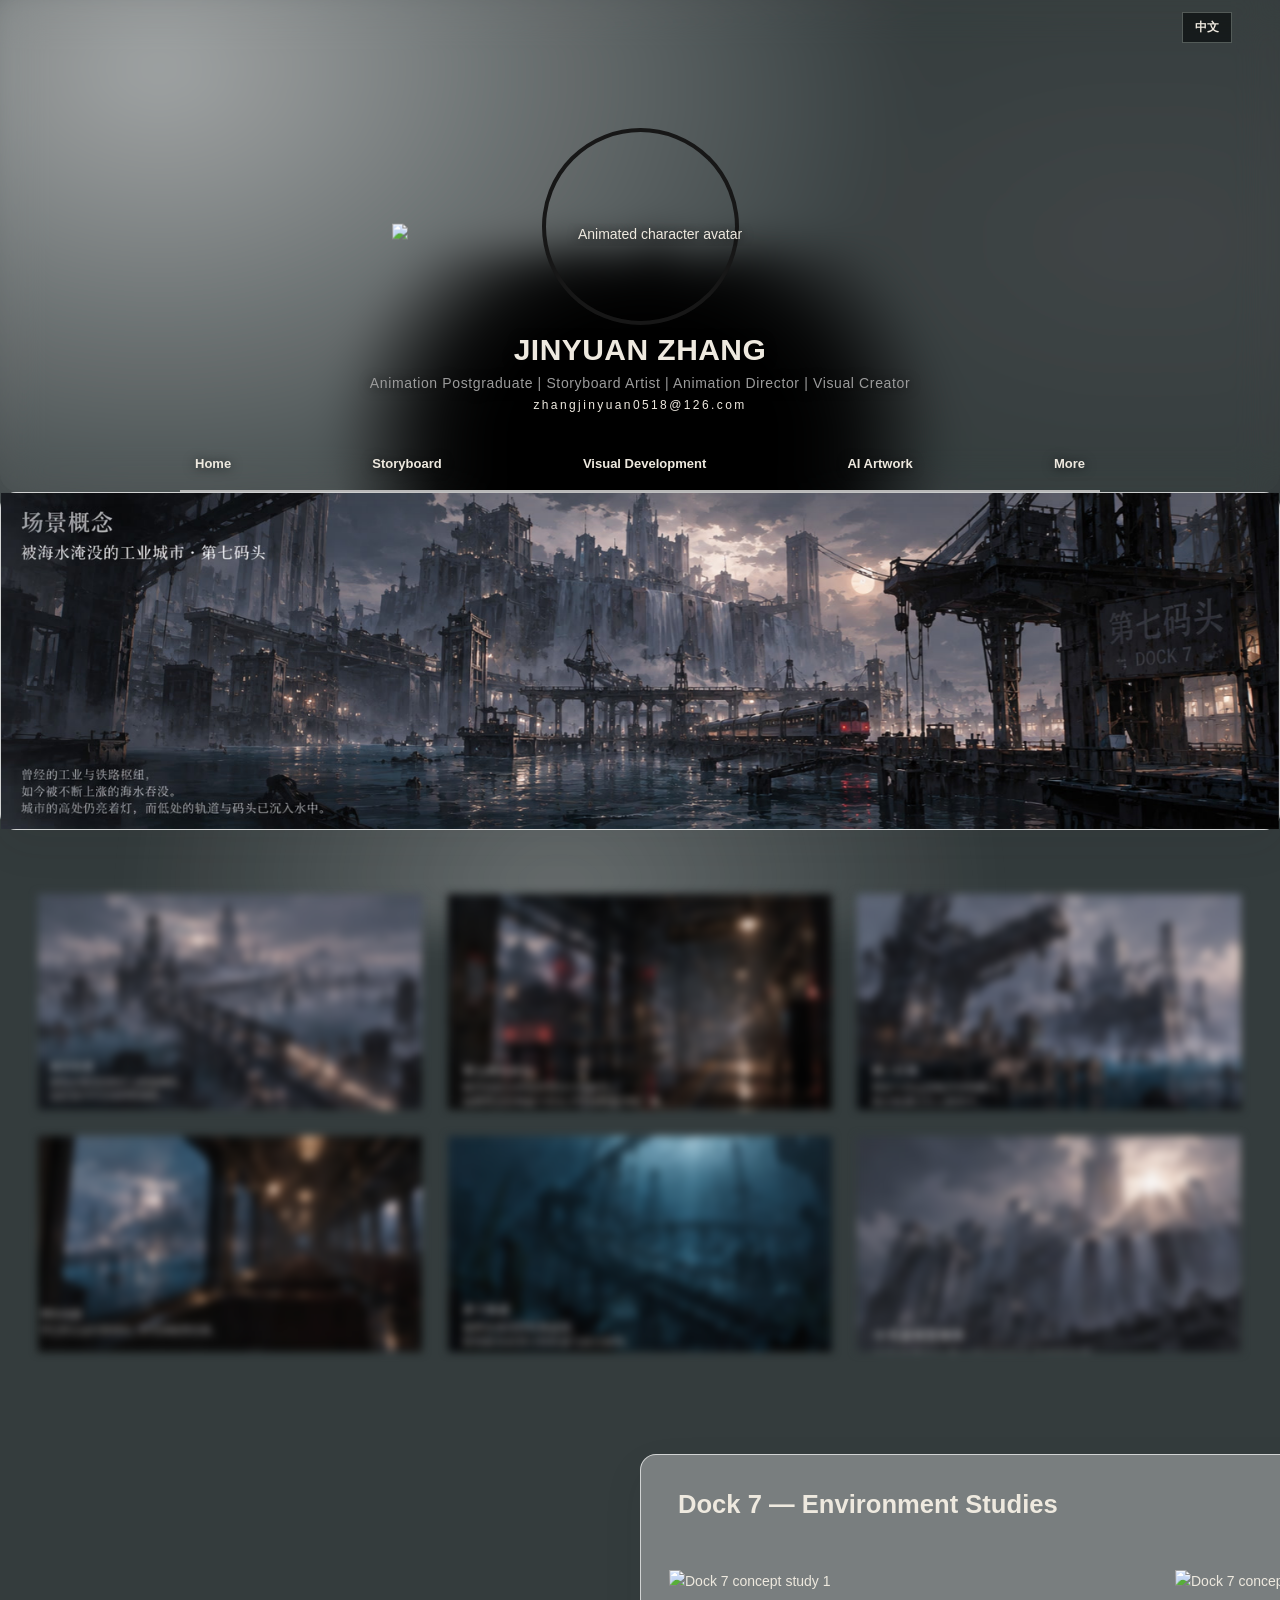
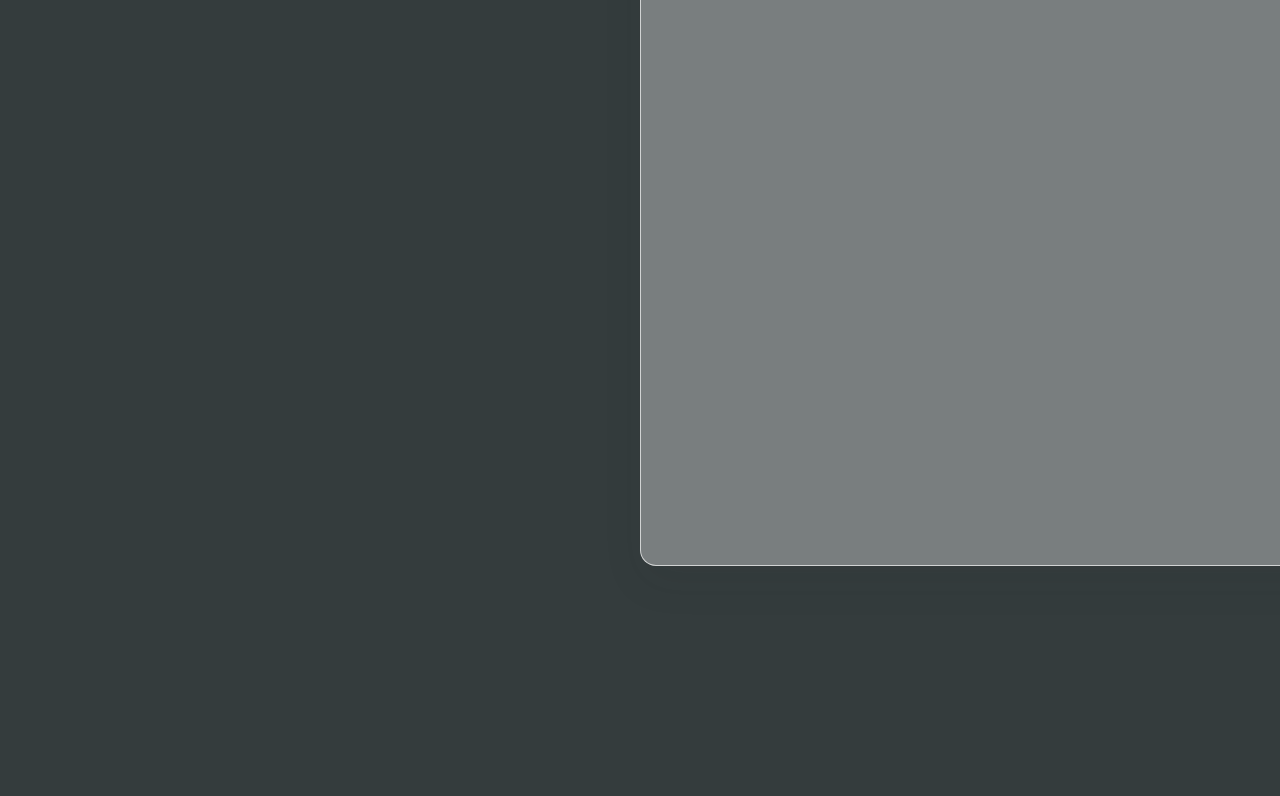
==== commit cbb817cc: "Fix AI gallery visibility and image loading" ====
--- a/ai-art.html
+++ b/ai-art.html
@@ -32,14 +32,14 @@
 @media(prefers-reduced-motion:reduce){body.ai-art-page .dock7-hero,body.ai-art-page .dock7-scene{transition:opacity .28s ease!important;transform:none!important;filter:none!important}body.ai-art-page .site-header{transition:none!important}}
 
 /* Individual Dock 7 environment frames: two seamless, right-moving rows */
-body.ai-art-page .dock7-gallery{position:relative;z-index:3;width:100vw;left:50%;margin:clamp(54px,8vw,112px) 0 clamp(70px,10vw,140px);transform:translateX(-50%);display:grid;gap:clamp(12px,1.5vw,22px);overflow:hidden;opacity:0;translate:0 56px;filter:blur(3px);transition:opacity 1s cubic-bezier(.22,.61,.36,1),translate 1s cubic-bezier(.22,.61,.36,1),filter 1s cubic-bezier(.22,.61,.36,1);will-change:opacity,translate,filter}
+body.ai-art-page .dock7-gallery{position:relative;z-index:3;width:100vw;left:50%;margin:clamp(54px,8vw,112px) 0 clamp(70px,10vw,140px);transform:translateX(-50%);display:grid;gap:clamp(12px,1.5vw,22px);overflow:hidden;opacity:1;translate:0 0;filter:none;transition:opacity 1s cubic-bezier(.22,.61,.36,1),translate 1s cubic-bezier(.22,.61,.36,1),filter 1s cubic-bezier(.22,.61,.36,1);will-change:opacity,translate,filter}
 body.ai-art-page .dock7-gallery.is-visible{opacity:1;translate:0 0;filter:blur(0)}
 body.ai-art-page .dock7-gallery h3{width:min(94vw,1560px);margin:0 auto clamp(16px,2vw,28px);color:#eee9df;font-size:clamp(1.25rem,2vw,1.8rem);font-weight:600}
 body.ai-art-page .dock7-gallery-row{width:100%;overflow:hidden}
 body.ai-art-page .dock7-gallery-track{display:flex;width:max-content;gap:clamp(12px,1.5vw,22px);animation:dock7-gallery-right 84s linear infinite}
 body.ai-art-page .dock7-gallery-row:last-child .dock7-gallery-track{animation-duration:92s;animation-delay:-43s}
 body.ai-art-page .dock7-gallery-set{display:flex;flex:none;gap:clamp(12px,1.5vw,22px)}
-body.ai-art-page .dock7-gallery-tile{display:block;flex:none;width:clamp(300px,38vw,660px);aspect-ratio:16/9;overflow:hidden}
+body.ai-art-page .dock7-gallery-tile{display:block;flex:none;margin:0;width:clamp(300px,38vw,660px);aspect-ratio:16/9;overflow:hidden}
 body.ai-art-page .dock7-gallery-tile img{display:block;width:100%;height:100%;object-fit:cover;border:0;outline:0;box-shadow:none}
 @keyframes dock7-gallery-right{from{transform:translateX(-33.333333%)}to{transform:translateX(0)}}
 @media(max-width:700px){body.ai-art-page .dock7-gallery-tile{width:78vw}body.ai-art-page .dock7-gallery h3{width:92vw}}
@@ -53,6 +53,6 @@
 <figure class="dock7-scene"><img src="ai-dock7/dock7-scene-05.jpg?v=20261111-dock7-clean-v3" alt="Interior of an abandoned train" loading="lazy" decoding="async"></figure>
 <figure class="dock7-scene"><img src="ai-dock7/dock7-scene-06.jpg?v=20261111-dock7-clean-v3" alt="Submerged railway tracks" loading="lazy" decoding="async"></figure>
 <figure class="dock7-scene"><img src="ai-dock7/dock7-scene-07.jpg?v=20261111-dock7-clean-v3" alt="Central system control tower" loading="lazy" decoding="async"></figure>
-</div><section class="dock7-gallery" aria-label="Additional Dock 7 environment studies"><h3>Dock 7 — Environment Studies</h3><div class="dock7-gallery-row"><div class="dock7-gallery-track"><div class="dock7-gallery-set"><figure class="dock7-gallery-tile"><img src="ai-dock7-gallery/dock7-study-01.jpg?v=20261112-gallery" alt="Dock 7 concept study 1" loading="lazy" decoding="async"></figure><figure class="dock7-gallery-tile"><img src="ai-dock7-gallery/dock7-study-02.jpg?v=20261112-gallery" alt="Dock 7 concept study 2" loading="lazy" decoding="async"></figure><figure class="dock7-gallery-tile"><img src="ai-dock7-gallery/dock7-study-03.jpg?v=20261112-gallery" alt="Dock 7 concept study 3" loading="lazy" decoding="async"></figure><figure class="dock7-gallery-tile"><img src="ai-dock7-gallery/dock7-study-04.jpg?v=20261112-gallery" alt="Dock 7 concept study 4" loading="lazy" decoding="async"></figure><figure class="dock7-gallery-tile"><img src="ai-dock7-gallery/dock7-study-05.jpg?v=20261112-gallery" alt="Dock 7 concept study 5" loading="lazy" decoding="async"></figure><figure class="dock7-gallery-tile"><img src="ai-dock7-gallery/dock7-study-06.jpg?v=20261112-gallery" alt="Dock 7 concept study 6" loading="lazy" decoding="async"></figure><figure class="dock7-gallery-tile"><img src="ai-dock7-gallery/dock7-study-07.jpg?v=20261112-gallery" alt="Dock 7 concept study 7" loading="lazy" decoding="async"></figure><figure class="dock7-gallery-tile"><img src="ai-dock7-gallery/dock7-study-08.jpg?v=20261112-gallery" alt="Dock 7 concept study 8" loading="lazy" decoding="async"></figure><figure class="dock7-gallery-tile"><img src="ai-dock7-gallery/dock7-study-09.jpg?v=20261112-gallery" alt="Dock 7 concept study 9" loading="lazy" decoding="async"></figure><figure class="dock7-gallery-tile"><img src="ai-dock7-gallery/dock7-study-10.jpg?v=20261112-gallery" alt="Dock 7 concept study 10" loading="lazy" decoding="async"></figure><figure class="dock7-gallery-tile"><img src="ai-dock7-gallery/dock7-study-11.jpg?v=20261112-gallery" alt="Dock 7 concept study 11" loading="lazy" decoding="async"></figure><figure class="dock7-gallery-tile"><img src="ai-dock7-gallery/dock7-study-12.jpg?v=20261112-gallery" alt="Dock 7 concept study 12" loading="lazy" decoding="async"></figure></div><div class="dock7-gallery-set" aria-hidden="true"><figure class="dock7-gallery-tile"><img src="ai-dock7-gallery/dock7-study-01.jpg?v=20261112-gallery" alt="" loading="lazy" decoding="async"></figure><figure class="dock7-gallery-tile"><img src="ai-dock7-gallery/dock7-study-02.jpg?v=20261112-gallery" alt="" loading="lazy" decoding="async"></figure><figure class="dock7-gallery-tile"><img src="ai-dock7-gallery/dock7-study-03.jpg?v=20261112-gallery" alt="" loading="lazy" decoding="async"></figure><figure class="dock7-gallery-tile"><img src="ai-dock7-gallery/dock7-study-04.jpg?v=20261112-gallery" alt="" loading="lazy" decoding="async"></figure><figure class="dock7-gallery-tile"><img src="ai-dock7-gallery/dock7-study-05.jpg?v=20261112-gallery" alt="" loading="lazy" decoding="async"></figure><figure class="dock7-gallery-tile"><img src="ai-dock7-gallery/dock7-study-06.jpg?v=20261112-gallery" alt="" loading="lazy" decoding="async"></figure><figure class="dock7-gallery-tile"><img src="ai-dock7-gallery/dock7-study-07.jpg?v=20261112-gallery" alt="" loading="lazy" decoding="async"></figure><figure class="dock7-gallery-tile"><img src="ai-dock7-gallery/dock7-study-08.jpg?v=20261112-gallery" alt="" loading="lazy" decoding="async"></figure><figure class="dock7-gallery-tile"><img src="ai-dock7-gallery/dock7-study-09.jpg?v=20261112-gallery" alt="" loading="lazy" decoding="async"></figure><figure class="dock7-gallery-tile"><img src="ai-dock7-gallery/dock7-study-10.jpg?v=20261112-gallery" alt="" loading="lazy" decoding="async"></figure><figure class="dock7-gallery-tile"><img src="ai-dock7-gallery/dock7-study-11.jpg?v=20261112-gallery" alt="" loading="lazy" decoding="async"></figure><figure class="dock7-gallery-tile"><img src="ai-dock7-gallery/dock7-study-12.jpg?v=20261112-gallery" alt="" loading="lazy" decoding="async"></figure></div><div class="dock7-gallery-set" aria-hidden="true"><figure class="dock7-gallery-tile"><img src="ai-dock7-gallery/dock7-study-01.jpg?v=20261112-gallery" alt="" loading="lazy" decoding="async"></figure><figure class="dock7-gallery-tile"><img src="ai-dock7-gallery/dock7-study-02.jpg?v=20261112-gallery" alt="" loading="lazy" decoding="async"></figure><figure class="dock7-gallery-tile"><img src="ai-dock7-gallery/dock7-study-03.jpg?v=20261112-gallery" alt="" loading="lazy" decoding="async"></figure><figure class="dock7-gallery-tile"><img src="ai-dock7-gallery/dock7-study-04.jpg?v=20261112-gallery" alt="" loading="lazy" decoding="async"></figure><figure class="dock7-gallery-tile"><img src="ai-dock7-gallery/dock7-study-05.jpg?v=20261112-gallery" alt="" loading="lazy" decoding="async"></figure><figure class="dock7-gallery-tile"><img src="ai-dock7-gallery/dock7-study-06.jpg?v=20261112-gallery" alt="" loading="lazy" decoding="async"></figure><figure class="dock7-gallery-tile"><img src="ai-dock7-gallery/dock7-study-07.jpg?v=20261112-gallery" alt="" loading="lazy" decoding="async"></figure><figure class="dock7-gallery-tile"><img src="ai-dock7-gallery/dock7-study-08.jpg?v=20261112-gallery" alt="" loading="lazy" decoding="async"></figure><figure class="dock7-gallery-tile"><img src="ai-dock7-gallery/dock7-study-09.jpg?v=20261112-gallery" alt="" loading="lazy" decoding="async"></figure><figure class="dock7-gallery-tile"><img src="ai-dock7-gallery/dock7-study-10.jpg?v=20261112-gallery" alt="" loading="lazy" decoding="async"></figure><figure class="dock7-gallery-tile"><img src="ai-dock7-gallery/dock7-study-11.jpg?v=20261112-gallery" alt="" loading="lazy" decoding="async"></figure><figure class="dock7-gallery-tile"><img src="ai-dock7-gallery/dock7-study-12.jpg?v=20261112-gallery" alt="" loading="lazy" decoding="async"></figure></div></div></div><div class="dock7-gallery-row"><div class="dock7-gallery-track"><div class="dock7-gallery-set"><figure class="dock7-gallery-tile"><img src="ai-dock7-gallery/dock7-study-01.jpg?v=20261112-gallery" alt="Dock 7 concept study 1" loading="lazy" decoding="async"></figure><figure class="dock7-gallery-tile"><img src="ai-dock7-gallery/dock7-study-02.jpg?v=20261112-gallery" alt="Dock 7 concept study 2" loading="lazy" decoding="async"></figure><figure class="dock7-gallery-tile"><img src="ai-dock7-gallery/dock7-study-03.jpg?v=20261112-gallery" alt="Dock 7 concept study 3" loading="lazy" decoding="async"></figure><figure class="dock7-gallery-tile"><img src="ai-dock7-gallery/dock7-study-04.jpg?v=20261112-gallery" alt="Dock 7 concept study 4" loading="lazy" decoding="async"></figure><figure class="dock7-gallery-tile"><img src="ai-dock7-gallery/dock7-study-05.jpg?v=20261112-gallery" alt="Dock 7 concept study 5" loading="lazy" decoding="async"></figure><figure class="dock7-gallery-tile"><img src="ai-dock7-gallery/dock7-study-06.jpg?v=20261112-gallery" alt="Dock 7 concept study 6" loading="lazy" decoding="async"></figure><figure class="dock7-gallery-tile"><img src="ai-dock7-gallery/dock7-study-07.jpg?v=20261112-gallery" alt="Dock 7 concept study 7" loading="lazy" decoding="async"></figure><figure class="dock7-gallery-tile"><img src="ai-dock7-gallery/dock7-study-08.jpg?v=20261112-gallery" alt="Dock 7 concept study 8" loading="lazy" decoding="async"></figure><figure class="dock7-gallery-tile"><img src="ai-dock7-gallery/dock7-study-09.jpg?v=20261112-gallery" alt="Dock 7 concept study 9" loading="lazy" decoding="async"></figure><figure class="dock7-gallery-tile"><img src="ai-dock7-gallery/dock7-study-10.jpg?v=20261112-gallery" alt="Dock 7 concept study 10" loading="lazy" decoding="async"></figure><figure class="dock7-gallery-tile"><img src="ai-dock7-gallery/dock7-study-11.jpg?v=20261112-gallery" alt="Dock 7 concept study 11" loading="lazy" decoding="async"></figure><figure class="dock7-gallery-tile"><img src="ai-dock7-gallery/dock7-study-12.jpg?v=20261112-gallery" alt="Dock 7 concept study 12" loading="lazy" decoding="async"></figure></div><div class="dock7-gallery-set" aria-hidden="true"><figure class="dock7-gallery-tile"><img src="ai-dock7-gallery/dock7-study-01.jpg?v=20261112-gallery" alt="" loading="lazy" decoding="async"></figure><figure class="dock7-gallery-tile"><img src="ai-dock7-gallery/dock7-study-02.jpg?v=20261112-gallery" alt="" loading="lazy" decoding="async"></figure><figure class="dock7-gallery-tile"><img src="ai-dock7-gallery/dock7-study-03.jpg?v=20261112-gallery" alt="" loading="lazy" decoding="async"></figure><figure class="dock7-gallery-tile"><img src="ai-dock7-gallery/dock7-study-04.jpg?v=20261112-gallery" alt="" loading="lazy" decoding="async"></figure><figure class="dock7-gallery-tile"><img src="ai-dock7-gallery/dock7-study-05.jpg?v=20261112-gallery" alt="" loading="lazy" decoding="async"></figure><figure class="dock7-gallery-tile"><img src="ai-dock7-gallery/dock7-study-06.jpg?v=20261112-gallery" alt="" loading="lazy" decoding="async"></figure><figure class="dock7-gallery-tile"><img src="ai-dock7-gallery/dock7-study-07.jpg?v=20261112-gallery" alt="" loading="lazy" decoding="async"></figure><figure class="dock7-gallery-tile"><img src="ai-dock7-gallery/dock7-study-08.jpg?v=20261112-gallery" alt="" loading="lazy" decoding="async"></figure><figure class="dock7-gallery-tile"><img src="ai-dock7-gallery/dock7-study-09.jpg?v=20261112-gallery" alt="" loading="lazy" decoding="async"></figure><figure class="dock7-gallery-tile"><img src="ai-dock7-gallery/dock7-study-10.jpg?v=20261112-gallery" alt="" loading="lazy" decoding="async"></figure><figure class="dock7-gallery-tile"><img src="ai-dock7-gallery/dock7-study-11.jpg?v=20261112-gallery" alt="" loading="lazy" decoding="async"></figure><figure class="dock7-gallery-tile"><img src="ai-dock7-gallery/dock7-study-12.jpg?v=20261112-gallery" alt="" loading="lazy" decoding="async"></figure></div><div class="dock7-gallery-set" aria-hidden="true"><figure class="dock7-gallery-tile"><img src="ai-dock7-gallery/dock7-study-01.jpg?v=20261112-gallery" alt="" loading="lazy" decoding="async"></figure><figure class="dock7-gallery-tile"><img src="ai-dock7-gallery/dock7-study-02.jpg?v=20261112-gallery" alt="" loading="lazy" decoding="async"></figure><figure class="dock7-gallery-tile"><img src="ai-dock7-gallery/dock7-study-03.jpg?v=20261112-gallery" alt="" loading="lazy" decoding="async"></figure><figure class="dock7-gallery-tile"><img src="ai-dock7-gallery/dock7-study-04.jpg?v=20261112-gallery" alt="" loading="lazy" decoding="async"></figure><figure class="dock7-gallery-tile"><img src="ai-dock7-gallery/dock7-study-05.jpg?v=20261112-gallery" alt="" loading="lazy" decoding="async"></figure><figure class="dock7-gallery-tile"><img src="ai-dock7-gallery/dock7-study-06.jpg?v=20261112-gallery" alt="" loading="lazy" decoding="async"></figure><figure class="dock7-gallery-tile"><img src="ai-dock7-gallery/dock7-study-07.jpg?v=20261112-gallery" alt="" loading="lazy" decoding="async"></figure><figure class="dock7-gallery-tile"><img src="ai-dock7-gallery/dock7-study-08.jpg?v=20261112-gallery" alt="" loading="lazy" decoding="async"></figure><figure class="dock7-gallery-tile"><img src="ai-dock7-gallery/dock7-study-09.jpg?v=20261112-gallery" alt="" loading="lazy" decoding="async"></figure><figure class="dock7-gallery-tile"><img src="ai-dock7-gallery/dock7-study-10.jpg?v=20261112-gallery" alt="" loading="lazy" decoding="async"></figure><figure class="dock7-gallery-tile"><img src="ai-dock7-gallery/dock7-study-11.jpg?v=20261112-gallery" alt="" loading="lazy" decoding="async"></figure><figure class="dock7-gallery-tile"><img src="ai-dock7-gallery/dock7-study-12.jpg?v=20261112-gallery" alt="" loading="lazy" decoding="async"></figure></div></div></div></section></main><script>
+</div><section class="dock7-gallery" aria-label="Additional Dock 7 environment studies"><h3>Dock 7 — Environment Studies</h3><div class="dock7-gallery-row"><div class="dock7-gallery-track"><div class="dock7-gallery-set"><figure class="dock7-gallery-tile"><img src="ai-dock7-gallery/dock7-study-01.jpg?v=20261112-gallery" alt="Dock 7 concept study 1" loading="eager" decoding="async"></figure><figure class="dock7-gallery-tile"><img src="ai-dock7-gallery/dock7-study-02.jpg?v=20261112-gallery" alt="Dock 7 concept study 2" loading="eager" decoding="async"></figure><figure class="dock7-gallery-tile"><img src="ai-dock7-gallery/dock7-study-03.jpg?v=20261112-gallery" alt="Dock 7 concept study 3" loading="eager" decoding="async"></figure><figure class="dock7-gallery-tile"><img src="ai-dock7-gallery/dock7-study-04.jpg?v=20261112-gallery" alt="Dock 7 concept study 4" loading="eager" decoding="async"></figure><figure class="dock7-gallery-tile"><img src="ai-dock7-gallery/dock7-study-05.jpg?v=20261112-gallery" alt="Dock 7 concept study 5" loading="eager" decoding="async"></figure><figure class="dock7-gallery-tile"><img src="ai-dock7-gallery/dock7-study-06.jpg?v=20261112-gallery" alt="Dock 7 concept study 6" loading="eager" decoding="async"></figure><figure class="dock7-gallery-tile"><img src="ai-dock7-gallery/dock7-study-07.jpg?v=20261112-gallery" alt="Dock 7 concept study 7" loading="eager" decoding="async"></figure><figure class="dock7-gallery-tile"><img src="ai-dock7-gallery/dock7-study-08.jpg?v=20261112-gallery" alt="Dock 7 concept study 8" loading="eager" decoding="async"></figure><figure class="dock7-gallery-tile"><img src="ai-dock7-gallery/dock7-study-09.jpg?v=20261112-gallery" alt="Dock 7 concept study 9" loading="eager" decoding="async"></figure><figure class="dock7-gallery-tile"><img src="ai-dock7-gallery/dock7-study-10.jpg?v=20261112-gallery" alt="Dock 7 concept study 10" loading="eager" decoding="async"></figure><figure class="dock7-gallery-tile"><img src="ai-dock7-gallery/dock7-study-11.jpg?v=20261112-gallery" alt="Dock 7 concept study 11" loading="eager" decoding="async"></figure><figure class="dock7-gallery-tile"><img src="ai-dock7-gallery/dock7-study-12.jpg?v=20261112-gallery" alt="Dock 7 concept study 12" loading="eager" decoding="async"></figure></div><div class="dock7-gallery-set" aria-hidden="true"><figure class="dock7-gallery-tile"><img src="ai-dock7-gallery/dock7-study-01.jpg?v=20261112-gallery" alt="" loading="eager" decoding="async"></figure><figure class="dock7-gallery-tile"><img src="ai-dock7-gallery/dock7-study-02.jpg?v=20261112-gallery" alt="" loading="eager" decoding="async"></figure><figure class="dock7-gallery-tile"><img src="ai-dock7-gallery/dock7-study-03.jpg?v=20261112-gallery" alt="" loading="eager" decoding="async"></figure><figure class="dock7-gallery-tile"><img src="ai-dock7-gallery/dock7-study-04.jpg?v=20261112-gallery" alt="" loading="eager" decoding="async"></figure><figure class="dock7-gallery-tile"><img src="ai-dock7-gallery/dock7-study-05.jpg?v=20261112-gallery" alt="" loading="eager" decoding="async"></figure><figure class="dock7-gallery-tile"><img src="ai-dock7-gallery/dock7-study-06.jpg?v=20261112-gallery" alt="" loading="eager" decoding="async"></figure><figure class="dock7-gallery-tile"><img src="ai-dock7-gallery/dock7-study-07.jpg?v=20261112-gallery" alt="" loading="eager" decoding="async"></figure><figure class="dock7-gallery-tile"><img src="ai-dock7-gallery/dock7-study-08.jpg?v=20261112-gallery" alt="" loading="eager" decoding="async"></figure><figure class="dock7-gallery-tile"><img src="ai-dock7-gallery/dock7-study-09.jpg?v=20261112-gallery" alt="" loading="eager" decoding="async"></figure><figure class="dock7-gallery-tile"><img src="ai-dock7-gallery/dock7-study-10.jpg?v=20261112-gallery" alt="" loading="eager" decoding="async"></figure><figure class="dock7-gallery-tile"><img src="ai-dock7-gallery/dock7-study-11.jpg?v=20261112-gallery" alt="" loading="eager" decoding="async"></figure><figure class="dock7-gallery-tile"><img src="ai-dock7-gallery/dock7-study-12.jpg?v=20261112-gallery" alt="" loading="eager" decoding="async"></figure></div><div class="dock7-gallery-set" aria-hidden="true"><figure class="dock7-gallery-tile"><img src="ai-dock7-gallery/dock7-study-01.jpg?v=20261112-gallery" alt="" loading="eager" decoding="async"></figure><figure class="dock7-gallery-tile"><img src="ai-dock7-gallery/dock7-study-02.jpg?v=20261112-gallery" alt="" loading="eager" decoding="async"></figure><figure class="dock7-gallery-tile"><img src="ai-dock7-gallery/dock7-study-03.jpg?v=20261112-gallery" alt="" loading="eager" decoding="async"></figure><figure class="dock7-gallery-tile"><img src="ai-dock7-gallery/dock7-study-04.jpg?v=20261112-gallery" alt="" loading="eager" decoding="async"></figure><figure class="dock7-gallery-tile"><img src="ai-dock7-gallery/dock7-study-05.jpg?v=20261112-gallery" alt="" loading="eager" decoding="async"></figure><figure class="dock7-gallery-tile"><img src="ai-dock7-gallery/dock7-study-06.jpg?v=20261112-gallery" alt="" loading="eager" decoding="async"></figure><figure class="dock7-gallery-tile"><img src="ai-dock7-gallery/dock7-study-07.jpg?v=20261112-gallery" alt="" loading="eager" decoding="async"></figure><figure class="dock7-gallery-tile"><img src="ai-dock7-gallery/dock7-study-08.jpg?v=20261112-gallery" alt="" loading="eager" decoding="async"></figure><figure class="dock7-gallery-tile"><img src="ai-dock7-gallery/dock7-study-09.jpg?v=20261112-gallery" alt="" loading="eager" decoding="async"></figure><figure class="dock7-gallery-tile"><img src="ai-dock7-gallery/dock7-study-10.jpg?v=20261112-gallery" alt="" loading="eager" decoding="async"></figure><figure class="dock7-gallery-tile"><img src="ai-dock7-gallery/dock7-study-11.jpg?v=20261112-gallery" alt="" loading="eager" decoding="async"></figure><figure class="dock7-gallery-tile"><img src="ai-dock7-gallery/dock7-study-12.jpg?v=20261112-gallery" alt="" loading="eager" decoding="async"></figure></div></div></div><div class="dock7-gallery-row"><div class="dock7-gallery-track"><div class="dock7-gallery-set"><figure class="dock7-gallery-tile"><img src="ai-dock7-gallery/dock7-study-01.jpg?v=20261112-gallery" alt="Dock 7 concept study 1" loading="eager" decoding="async"></figure><figure class="dock7-gallery-tile"><img src="ai-dock7-gallery/dock7-study-02.jpg?v=20261112-gallery" alt="Dock 7 concept study 2" loading="eager" decoding="async"></figure><figure class="dock7-gallery-tile"><img src="ai-dock7-gallery/dock7-study-03.jpg?v=20261112-gallery" alt="Dock 7 concept study 3" loading="eager" decoding="async"></figure><figure class="dock7-gallery-tile"><img src="ai-dock7-gallery/dock7-study-04.jpg?v=20261112-gallery" alt="Dock 7 concept study 4" loading="eager" decoding="async"></figure><figure class="dock7-gallery-tile"><img src="ai-dock7-gallery/dock7-study-05.jpg?v=20261112-gallery" alt="Dock 7 concept study 5" loading="eager" decoding="async"></figure><figure class="dock7-gallery-tile"><img src="ai-dock7-gallery/dock7-study-06.jpg?v=20261112-gallery" alt="Dock 7 concept study 6" loading="eager" decoding="async"></figure><figure class="dock7-gallery-tile"><img src="ai-dock7-gallery/dock7-study-07.jpg?v=20261112-gallery" alt="Dock 7 concept study 7" loading="eager" decoding="async"></figure><figure class="dock7-gallery-tile"><img src="ai-dock7-gallery/dock7-study-08.jpg?v=20261112-gallery" alt="Dock 7 concept study 8" loading="eager" decoding="async"></figure><figure class="dock7-gallery-tile"><img src="ai-dock7-gallery/dock7-study-09.jpg?v=20261112-gallery" alt="Dock 7 concept study 9" loading="eager" decoding="async"></figure><figure class="dock7-gallery-tile"><img src="ai-dock7-gallery/dock7-study-10.jpg?v=20261112-gallery" alt="Dock 7 concept study 10" loading="eager" decoding="async"></figure><figure class="dock7-gallery-tile"><img src="ai-dock7-gallery/dock7-study-11.jpg?v=20261112-gallery" alt="Dock 7 concept study 11" loading="eager" decoding="async"></figure><figure class="dock7-gallery-tile"><img src="ai-dock7-gallery/dock7-study-12.jpg?v=20261112-gallery" alt="Dock 7 concept study 12" loading="eager" decoding="async"></figure></div><div class="dock7-gallery-set" aria-hidden="true"><figure class="dock7-gallery-tile"><img src="ai-dock7-gallery/dock7-study-01.jpg?v=20261112-gallery" alt="" loading="eager" decoding="async"></figure><figure class="dock7-gallery-tile"><img src="ai-dock7-gallery/dock7-study-02.jpg?v=20261112-gallery" alt="" loading="eager" decoding="async"></figure><figure class="dock7-gallery-tile"><img src="ai-dock7-gallery/dock7-study-03.jpg?v=20261112-gallery" alt="" loading="eager" decoding="async"></figure><figure class="dock7-gallery-tile"><img src="ai-dock7-gallery/dock7-study-04.jpg?v=20261112-gallery" alt="" loading="eager" decoding="async"></figure><figure class="dock7-gallery-tile"><img src="ai-dock7-gallery/dock7-study-05.jpg?v=20261112-gallery" alt="" loading="eager" decoding="async"></figure><figure class="dock7-gallery-tile"><img src="ai-dock7-gallery/dock7-study-06.jpg?v=20261112-gallery" alt="" loading="eager" decoding="async"></figure><figure class="dock7-gallery-tile"><img src="ai-dock7-gallery/dock7-study-07.jpg?v=20261112-gallery" alt="" loading="eager" decoding="async"></figure><figure class="dock7-gallery-tile"><img src="ai-dock7-gallery/dock7-study-08.jpg?v=20261112-gallery" alt="" loading="eager" decoding="async"></figure><figure class="dock7-gallery-tile"><img src="ai-dock7-gallery/dock7-study-09.jpg?v=20261112-gallery" alt="" loading="eager" decoding="async"></figure><figure class="dock7-gallery-tile"><img src="ai-dock7-gallery/dock7-study-10.jpg?v=20261112-gallery" alt="" loading="eager" decoding="async"></figure><figure class="dock7-gallery-tile"><img src="ai-dock7-gallery/dock7-study-11.jpg?v=20261112-gallery" alt="" loading="eager" decoding="async"></figure><figure class="dock7-gallery-tile"><img src="ai-dock7-gallery/dock7-study-12.jpg?v=20261112-gallery" alt="" loading="eager" decoding="async"></figure></div><div class="dock7-gallery-set" aria-hidden="true"><figure class="dock7-gallery-tile"><img src="ai-dock7-gallery/dock7-study-01.jpg?v=20261112-gallery" alt="" loading="eager" decoding="async"></figure><figure class="dock7-gallery-tile"><img src="ai-dock7-gallery/dock7-study-02.jpg?v=20261112-gallery" alt="" loading="eager" decoding="async"></figure><figure class="dock7-gallery-tile"><img src="ai-dock7-gallery/dock7-study-03.jpg?v=20261112-gallery" alt="" loading="eager" decoding="async"></figure><figure class="dock7-gallery-tile"><img src="ai-dock7-gallery/dock7-study-04.jpg?v=20261112-gallery" alt="" loading="eager" decoding="async"></figure><figure class="dock7-gallery-tile"><img src="ai-dock7-gallery/dock7-study-05.jpg?v=20261112-gallery" alt="" loading="eager" decoding="async"></figure><figure class="dock7-gallery-tile"><img src="ai-dock7-gallery/dock7-study-06.jpg?v=20261112-gallery" alt="" loading="eager" decoding="async"></figure><figure class="dock7-gallery-tile"><img src="ai-dock7-gallery/dock7-study-07.jpg?v=20261112-gallery" alt="" loading="eager" decoding="async"></figure><figure class="dock7-gallery-tile"><img src="ai-dock7-gallery/dock7-study-08.jpg?v=20261112-gallery" alt="" loading="eager" decoding="async"></figure><figure class="dock7-gallery-tile"><img src="ai-dock7-gallery/dock7-study-09.jpg?v=20261112-gallery" alt="" loading="eager" decoding="async"></figure><figure class="dock7-gallery-tile"><img src="ai-dock7-gallery/dock7-study-10.jpg?v=20261112-gallery" alt="" loading="eager" decoding="async"></figure><figure class="dock7-gallery-tile"><img src="ai-dock7-gallery/dock7-study-11.jpg?v=20261112-gallery" alt="" loading="eager" decoding="async"></figure><figure class="dock7-gallery-tile"><img src="ai-dock7-gallery/dock7-study-12.jpg?v=20261112-gallery" alt="" loading="eager" decoding="async"></figure></div></div></div></section></main><script>
 (()=>{const root=document.body,hero=document.querySelector("#dock7-hero"),items=[...document.querySelectorAll(".dock7-hero,.dock7-scene,.dock7-gallery")];if(!("IntersectionObserver"in window)){items.forEach(el=>el.classList.add("is-visible"));return}const reveal=new IntersectionObserver(entries=>entries.forEach(entry=>entry.target.classList.toggle("is-visible",entry.isIntersecting)),{threshold:.04,rootMargin:"-2% 0px -2% 0px"});items.forEach((el,i)=>{if(el.classList.contains("dock7-scene"))el.style.transitionDelay=(i%3)*70+"ms";reveal.observe(el)});const headerFade=new IntersectionObserver(entries=>{root.classList.toggle("dock7-header-away",entries[0].isIntersecting)},{threshold:.16});if(hero)headerFade.observe(hero)})();
 </script></body></html>
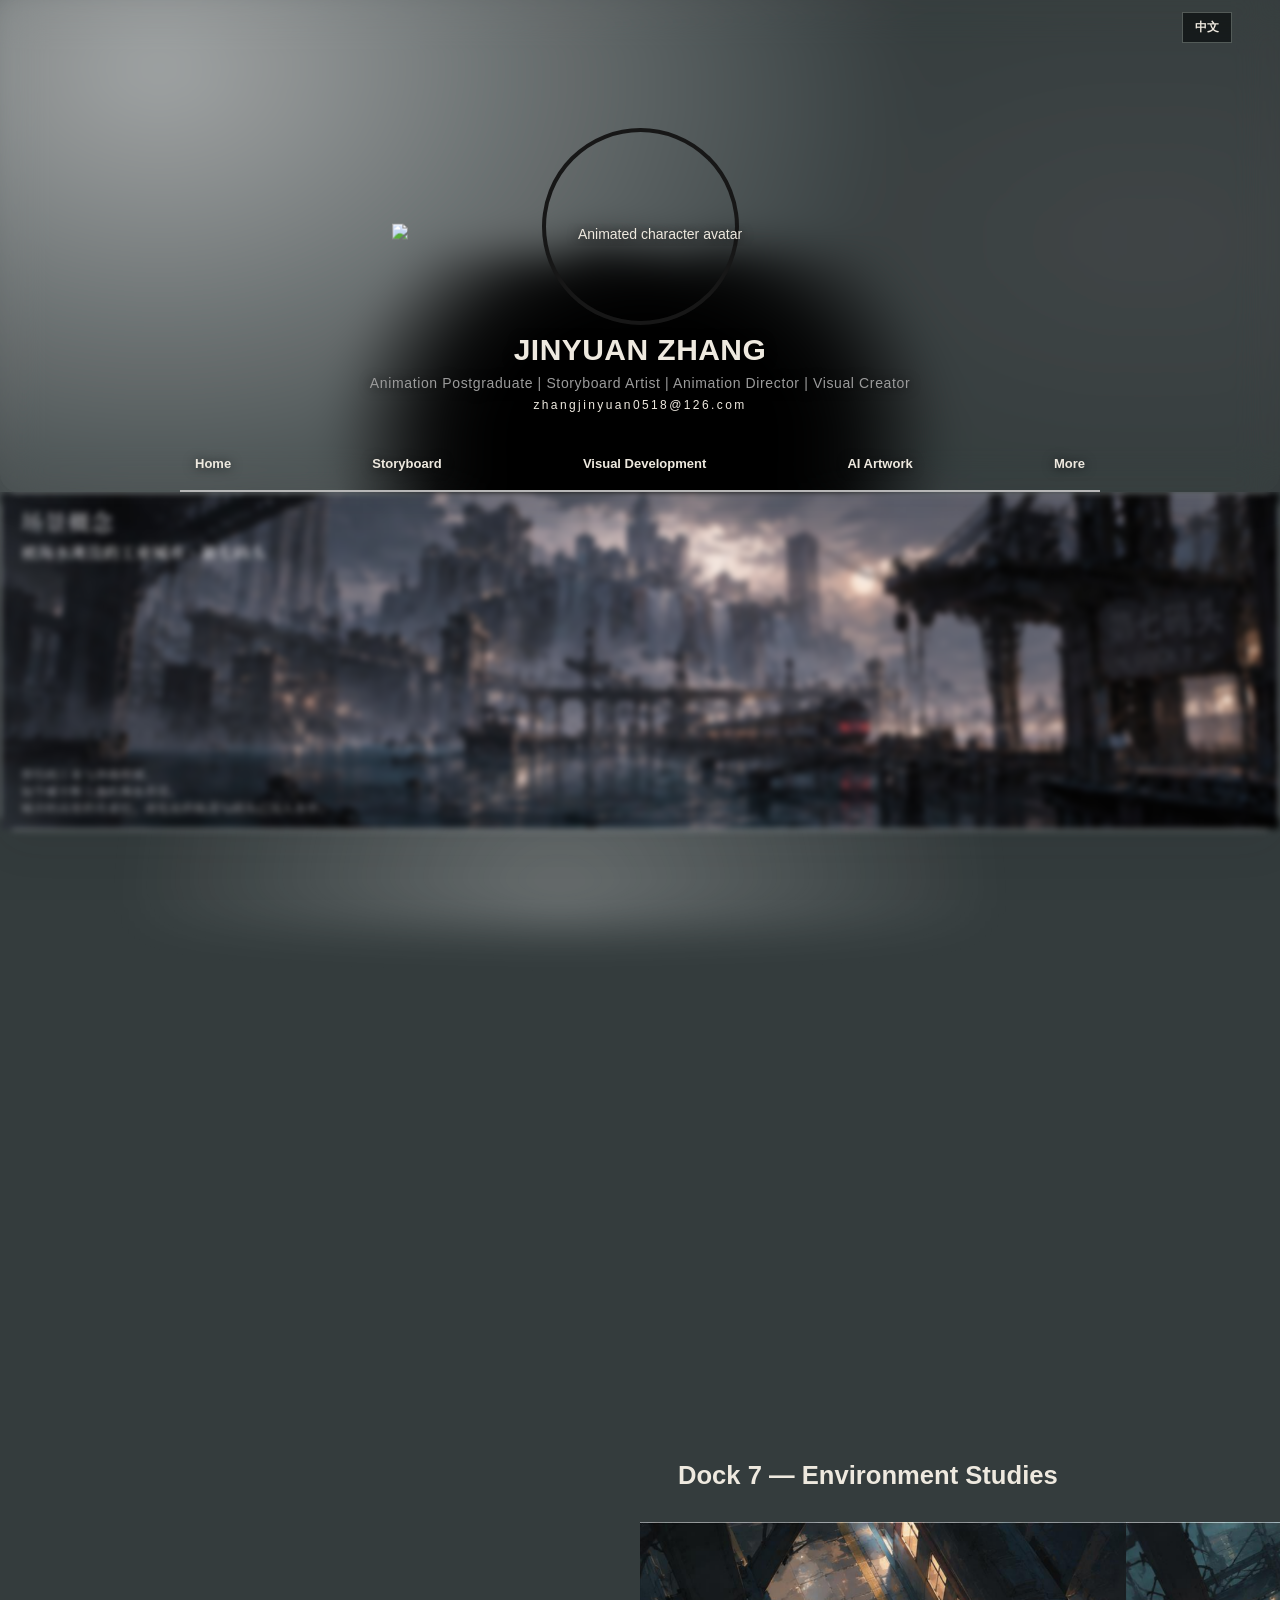
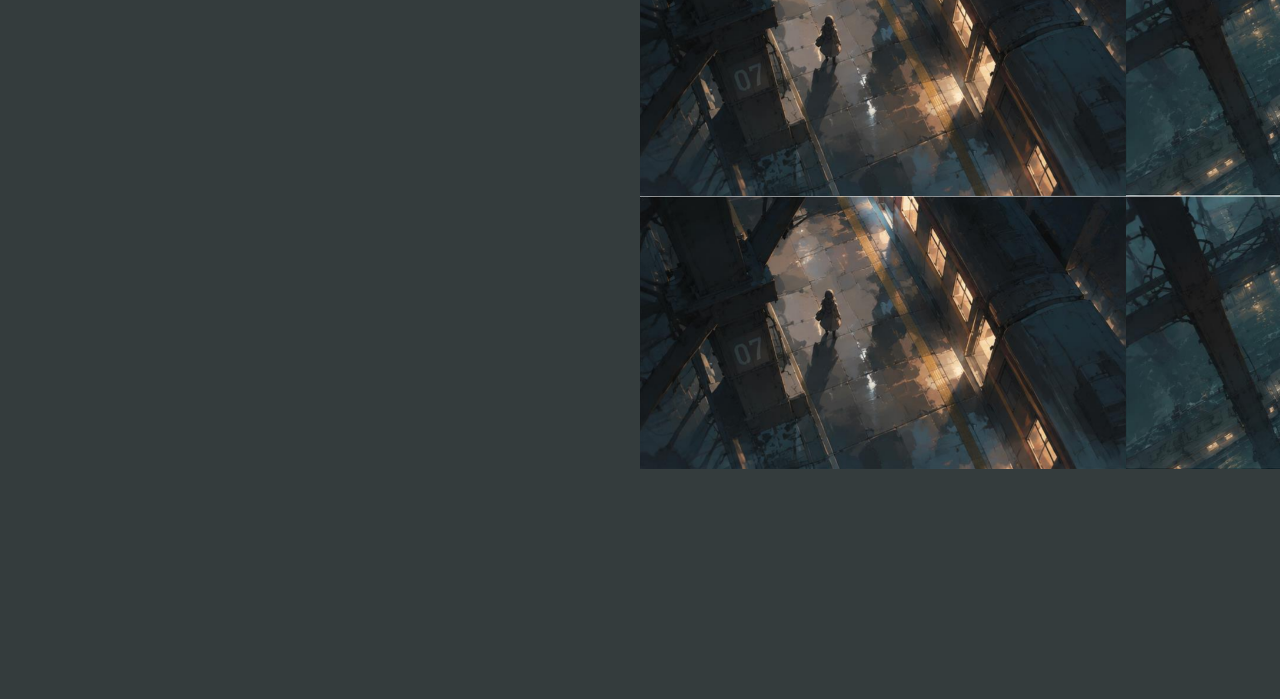
==== commit f4dd9502: "Remove AI gallery frame and reverse row motion" ====
--- a/ai-art.html
+++ b/ai-art.html
@@ -31,18 +31,18 @@
 @media(max-width:560px){body.ai-art-page .dock7-scenes{width:92vw;grid-template-columns:1fr;gap:16px;margin-top:24px}}
 @media(prefers-reduced-motion:reduce){body.ai-art-page .dock7-hero,body.ai-art-page .dock7-scene{transition:opacity .28s ease!important;transform:none!important;filter:none!important}body.ai-art-page .site-header{transition:none!important}}
 
-/* Individual Dock 7 environment frames: two seamless, right-moving rows */
-body.ai-art-page .dock7-gallery{position:relative;z-index:3;width:100vw;left:50%;margin:clamp(54px,8vw,112px) 0 clamp(70px,10vw,140px);transform:translateX(-50%);display:grid;gap:clamp(12px,1.5vw,22px);overflow:hidden;opacity:1;translate:0 0;filter:none;transition:opacity 1s cubic-bezier(.22,.61,.36,1),translate 1s cubic-bezier(.22,.61,.36,1),filter 1s cubic-bezier(.22,.61,.36,1);will-change:opacity,translate,filter}
+/* Individual Dock 7 studies: unframed, edge-to-edge, moving right-to-left */
+body.ai-art-page main.dock7-content>section.dock7-gallery{position:relative;z-index:3;width:100vw;left:50%;margin:clamp(54px,8vw,112px) 0 clamp(70px,10vw,140px);transform:translateX(-50%);display:grid;gap:0;overflow:hidden;opacity:1;translate:0 0;filter:none;transition:opacity 1s cubic-bezier(.22,.61,.36,1),translate 1s cubic-bezier(.22,.61,.36,1),filter 1s cubic-bezier(.22,.61,.36,1);will-change:opacity,translate,filter;background:transparent!important;border:0!important;border-radius:0!important;box-shadow:none!important;backdrop-filter:none!important;-webkit-backdrop-filter:none!important;padding:0!important}
 body.ai-art-page .dock7-gallery.is-visible{opacity:1;translate:0 0;filter:blur(0)}
 body.ai-art-page .dock7-gallery h3{width:min(94vw,1560px);margin:0 auto clamp(16px,2vw,28px);color:#eee9df;font-size:clamp(1.25rem,2vw,1.8rem);font-weight:600}
-body.ai-art-page .dock7-gallery-row{width:100%;overflow:hidden}
-body.ai-art-page .dock7-gallery-track{display:flex;width:max-content;gap:clamp(12px,1.5vw,22px);animation:dock7-gallery-right 84s linear infinite}
+body.ai-art-page .dock7-gallery-row{width:100vw;overflow:hidden;margin:0;padding:0;background:transparent;border:0}
+body.ai-art-page .dock7-gallery-track{display:flex;width:max-content;gap:0;animation:dock7-gallery-left 84s linear infinite}
 body.ai-art-page .dock7-gallery-row:last-child .dock7-gallery-track{animation-duration:92s;animation-delay:-43s}
-body.ai-art-page .dock7-gallery-set{display:flex;flex:none;gap:clamp(12px,1.5vw,22px)}
-body.ai-art-page .dock7-gallery-tile{display:block;flex:none;margin:0;width:clamp(300px,38vw,660px);aspect-ratio:16/9;overflow:hidden}
-body.ai-art-page .dock7-gallery-tile img{display:block;width:100%;height:100%;object-fit:cover;border:0;outline:0;box-shadow:none}
-@keyframes dock7-gallery-right{from{transform:translateX(-33.333333%)}to{transform:translateX(0)}}
-@media(max-width:700px){body.ai-art-page .dock7-gallery-tile{width:78vw}body.ai-art-page .dock7-gallery h3{width:92vw}}
+body.ai-art-page .dock7-gallery-set{display:flex;flex:none;gap:0;margin:0;padding:0}
+body.ai-art-page figure.dock7-gallery-tile{display:block;flex:none;margin:0!important;padding:0!important;width:clamp(300px,38vw,660px);aspect-ratio:16/9;overflow:hidden;background:transparent!important;border:0!important;border-radius:0!important;outline:0!important;box-shadow:none!important}
+body.ai-art-page .dock7-gallery-tile img{display:block;width:100%;height:100%;max-width:none;margin:0;padding:0;object-fit:cover;object-position:center;border:0!important;outline:0!important;box-shadow:none!important}
+@keyframes dock7-gallery-left{from{transform:translateX(0)}to{transform:translateX(-33.333333%)}}
+@media(max-width:700px){body.ai-art-page figure.dock7-gallery-tile{width:78vw}body.ai-art-page .dock7-gallery h3{width:92vw}}
 @media(prefers-reduced-motion:reduce){body.ai-art-page .dock7-gallery .dock7-gallery-track{animation:none!important;transform:translateX(0)}body.ai-art-page .dock7-gallery .dock7-gallery-set[aria-hidden=true]{display:none}}
 </style></head><body class="ai-art-page"><svg aria-hidden="true" width="0" height="0" style="position:absolute"><filter id="cloud-ripple" x="-24%" y="-24%" width="148%" height="148%"><feTurbulence type="fractalNoise" baseFrequency=".009 .014" numOctaves="2" seed="8" result="water"><animate attributeName="baseFrequency" values=".012 .018;.027 .038;.012 .018" dur="12s" repeatCount="indefinite"/></feTurbulence><feDisplacementMap in="SourceGraphic" in2="water" scale="34" xChannelSelector="R" yChannelSelector="G"/></filter></svg><div class="ai-mural-base" aria-hidden="true"></div><div class="ai-mural-shade" aria-hidden="true"></div><div class="ai-cloud-motion" aria-hidden="true"></div><header class="site-header"><button class="language-toggle" type="button" aria-label="Switch language">中文</button><a class="avatar-frame" href="index.html" aria-label="Home"><img class="avatar" src="avatar-animation.gif?v=20261110-avatar-render-v4" alt="Animated character avatar" decoding="async" loading="eager"></a><h1 class="site-name">JINYUAN ZHANG</h1><div class="site-role">Animation Postgraduate | Storyboard Artist | Animation Director | Visual Creator</div><div class="site-email"><a href="mailto:zhangjinyuan0518@126.com">zhangjinyuan0518@126.com</a></div><nav class="site-nav" aria-label="Main navigation"><a href="index.html">Home</a><a href="storyboard.html">Storyboard</a><a href="visual.html">Visual Development</a><a href="ai-art.html">AI Artwork</a><a href="more.html">More</a></nav></header><main class="dock7-content" aria-label="Flooded city concept art">
 <section class="dock7-hero" id="dock7-hero"><img src="ai-dock7/dock7-hero.jpg?v=20261111-dock7-clean-v3" alt="Panoramic concept art of a flooded industrial city and Dock 7" decoding="async" fetchpriority="high"></section>
@@ -53,6 +53,6 @@
 <figure class="dock7-scene"><img src="ai-dock7/dock7-scene-05.jpg?v=20261111-dock7-clean-v3" alt="Interior of an abandoned train" loading="lazy" decoding="async"></figure>
 <figure class="dock7-scene"><img src="ai-dock7/dock7-scene-06.jpg?v=20261111-dock7-clean-v3" alt="Submerged railway tracks" loading="lazy" decoding="async"></figure>
 <figure class="dock7-scene"><img src="ai-dock7/dock7-scene-07.jpg?v=20261111-dock7-clean-v3" alt="Central system control tower" loading="lazy" decoding="async"></figure>
-</div><section class="dock7-gallery" aria-label="Additional Dock 7 environment studies"><h3>Dock 7 — Environment Studies</h3><div class="dock7-gallery-row"><div class="dock7-gallery-track"><div class="dock7-gallery-set"><figure class="dock7-gallery-tile"><img src="ai-dock7-gallery/dock7-study-01.jpg?v=20261112-gallery" alt="Dock 7 concept study 1" loading="eager" decoding="async"></figure><figure class="dock7-gallery-tile"><img src="ai-dock7-gallery/dock7-study-02.jpg?v=20261112-gallery" alt="Dock 7 concept study 2" loading="eager" decoding="async"></figure><figure class="dock7-gallery-tile"><img src="ai-dock7-gallery/dock7-study-03.jpg?v=20261112-gallery" alt="Dock 7 concept study 3" loading="eager" decoding="async"></figure><figure class="dock7-gallery-tile"><img src="ai-dock7-gallery/dock7-study-04.jpg?v=20261112-gallery" alt="Dock 7 concept study 4" loading="eager" decoding="async"></figure><figure class="dock7-gallery-tile"><img src="ai-dock7-gallery/dock7-study-05.jpg?v=20261112-gallery" alt="Dock 7 concept study 5" loading="eager" decoding="async"></figure><figure class="dock7-gallery-tile"><img src="ai-dock7-gallery/dock7-study-06.jpg?v=20261112-gallery" alt="Dock 7 concept study 6" loading="eager" decoding="async"></figure><figure class="dock7-gallery-tile"><img src="ai-dock7-gallery/dock7-study-07.jpg?v=20261112-gallery" alt="Dock 7 concept study 7" loading="eager" decoding="async"></figure><figure class="dock7-gallery-tile"><img src="ai-dock7-gallery/dock7-study-08.jpg?v=20261112-gallery" alt="Dock 7 concept study 8" loading="eager" decoding="async"></figure><figure class="dock7-gallery-tile"><img src="ai-dock7-gallery/dock7-study-09.jpg?v=20261112-gallery" alt="Dock 7 concept study 9" loading="eager" decoding="async"></figure><figure class="dock7-gallery-tile"><img src="ai-dock7-gallery/dock7-study-10.jpg?v=20261112-gallery" alt="Dock 7 concept study 10" loading="eager" decoding="async"></figure><figure class="dock7-gallery-tile"><img src="ai-dock7-gallery/dock7-study-11.jpg?v=20261112-gallery" alt="Dock 7 concept study 11" loading="eager" decoding="async"></figure><figure class="dock7-gallery-tile"><img src="ai-dock7-gallery/dock7-study-12.jpg?v=20261112-gallery" alt="Dock 7 concept study 12" loading="eager" decoding="async"></figure></div><div class="dock7-gallery-set" aria-hidden="true"><figure class="dock7-gallery-tile"><img src="ai-dock7-gallery/dock7-study-01.jpg?v=20261112-gallery" alt="" loading="eager" decoding="async"></figure><figure class="dock7-gallery-tile"><img src="ai-dock7-gallery/dock7-study-02.jpg?v=20261112-gallery" alt="" loading="eager" decoding="async"></figure><figure class="dock7-gallery-tile"><img src="ai-dock7-gallery/dock7-study-03.jpg?v=20261112-gallery" alt="" loading="eager" decoding="async"></figure><figure class="dock7-gallery-tile"><img src="ai-dock7-gallery/dock7-study-04.jpg?v=20261112-gallery" alt="" loading="eager" decoding="async"></figure><figure class="dock7-gallery-tile"><img src="ai-dock7-gallery/dock7-study-05.jpg?v=20261112-gallery" alt="" loading="eager" decoding="async"></figure><figure class="dock7-gallery-tile"><img src="ai-dock7-gallery/dock7-study-06.jpg?v=20261112-gallery" alt="" loading="eager" decoding="async"></figure><figure class="dock7-gallery-tile"><img src="ai-dock7-gallery/dock7-study-07.jpg?v=20261112-gallery" alt="" loading="eager" decoding="async"></figure><figure class="dock7-gallery-tile"><img src="ai-dock7-gallery/dock7-study-08.jpg?v=20261112-gallery" alt="" loading="eager" decoding="async"></figure><figure class="dock7-gallery-tile"><img src="ai-dock7-gallery/dock7-study-09.jpg?v=20261112-gallery" alt="" loading="eager" decoding="async"></figure><figure class="dock7-gallery-tile"><img src="ai-dock7-gallery/dock7-study-10.jpg?v=20261112-gallery" alt="" loading="eager" decoding="async"></figure><figure class="dock7-gallery-tile"><img src="ai-dock7-gallery/dock7-study-11.jpg?v=20261112-gallery" alt="" loading="eager" decoding="async"></figure><figure class="dock7-gallery-tile"><img src="ai-dock7-gallery/dock7-study-12.jpg?v=20261112-gallery" alt="" loading="eager" decoding="async"></figure></div><div class="dock7-gallery-set" aria-hidden="true"><figure class="dock7-gallery-tile"><img src="ai-dock7-gallery/dock7-study-01.jpg?v=20261112-gallery" alt="" loading="eager" decoding="async"></figure><figure class="dock7-gallery-tile"><img src="ai-dock7-gallery/dock7-study-02.jpg?v=20261112-gallery" alt="" loading="eager" decoding="async"></figure><figure class="dock7-gallery-tile"><img src="ai-dock7-gallery/dock7-study-03.jpg?v=20261112-gallery" alt="" loading="eager" decoding="async"></figure><figure class="dock7-gallery-tile"><img src="ai-dock7-gallery/dock7-study-04.jpg?v=20261112-gallery" alt="" loading="eager" decoding="async"></figure><figure class="dock7-gallery-tile"><img src="ai-dock7-gallery/dock7-study-05.jpg?v=20261112-gallery" alt="" loading="eager" decoding="async"></figure><figure class="dock7-gallery-tile"><img src="ai-dock7-gallery/dock7-study-06.jpg?v=20261112-gallery" alt="" loading="eager" decoding="async"></figure><figure class="dock7-gallery-tile"><img src="ai-dock7-gallery/dock7-study-07.jpg?v=20261112-gallery" alt="" loading="eager" decoding="async"></figure><figure class="dock7-gallery-tile"><img src="ai-dock7-gallery/dock7-study-08.jpg?v=20261112-gallery" alt="" loading="eager" decoding="async"></figure><figure class="dock7-gallery-tile"><img src="ai-dock7-gallery/dock7-study-09.jpg?v=20261112-gallery" alt="" loading="eager" decoding="async"></figure><figure class="dock7-gallery-tile"><img src="ai-dock7-gallery/dock7-study-10.jpg?v=20261112-gallery" alt="" loading="eager" decoding="async"></figure><figure class="dock7-gallery-tile"><img src="ai-dock7-gallery/dock7-study-11.jpg?v=20261112-gallery" alt="" loading="eager" decoding="async"></figure><figure class="dock7-gallery-tile"><img src="ai-dock7-gallery/dock7-study-12.jpg?v=20261112-gallery" alt="" loading="eager" decoding="async"></figure></div></div></div><div class="dock7-gallery-row"><div class="dock7-gallery-track"><div class="dock7-gallery-set"><figure class="dock7-gallery-tile"><img src="ai-dock7-gallery/dock7-study-01.jpg?v=20261112-gallery" alt="Dock 7 concept study 1" loading="eager" decoding="async"></figure><figure class="dock7-gallery-tile"><img src="ai-dock7-gallery/dock7-study-02.jpg?v=20261112-gallery" alt="Dock 7 concept study 2" loading="eager" decoding="async"></figure><figure class="dock7-gallery-tile"><img src="ai-dock7-gallery/dock7-study-03.jpg?v=20261112-gallery" alt="Dock 7 concept study 3" loading="eager" decoding="async"></figure><figure class="dock7-gallery-tile"><img src="ai-dock7-gallery/dock7-study-04.jpg?v=20261112-gallery" alt="Dock 7 concept study 4" loading="eager" decoding="async"></figure><figure class="dock7-gallery-tile"><img src="ai-dock7-gallery/dock7-study-05.jpg?v=20261112-gallery" alt="Dock 7 concept study 5" loading="eager" decoding="async"></figure><figure class="dock7-gallery-tile"><img src="ai-dock7-gallery/dock7-study-06.jpg?v=20261112-gallery" alt="Dock 7 concept study 6" loading="eager" decoding="async"></figure><figure class="dock7-gallery-tile"><img src="ai-dock7-gallery/dock7-study-07.jpg?v=20261112-gallery" alt="Dock 7 concept study 7" loading="eager" decoding="async"></figure><figure class="dock7-gallery-tile"><img src="ai-dock7-gallery/dock7-study-08.jpg?v=20261112-gallery" alt="Dock 7 concept study 8" loading="eager" decoding="async"></figure><figure class="dock7-gallery-tile"><img src="ai-dock7-gallery/dock7-study-09.jpg?v=20261112-gallery" alt="Dock 7 concept study 9" loading="eager" decoding="async"></figure><figure class="dock7-gallery-tile"><img src="ai-dock7-gallery/dock7-study-10.jpg?v=20261112-gallery" alt="Dock 7 concept study 10" loading="eager" decoding="async"></figure><figure class="dock7-gallery-tile"><img src="ai-dock7-gallery/dock7-study-11.jpg?v=20261112-gallery" alt="Dock 7 concept study 11" loading="eager" decoding="async"></figure><figure class="dock7-gallery-tile"><img src="ai-dock7-gallery/dock7-study-12.jpg?v=20261112-gallery" alt="Dock 7 concept study 12" loading="eager" decoding="async"></figure></div><div class="dock7-gallery-set" aria-hidden="true"><figure class="dock7-gallery-tile"><img src="ai-dock7-gallery/dock7-study-01.jpg?v=20261112-gallery" alt="" loading="eager" decoding="async"></figure><figure class="dock7-gallery-tile"><img src="ai-dock7-gallery/dock7-study-02.jpg?v=20261112-gallery" alt="" loading="eager" decoding="async"></figure><figure class="dock7-gallery-tile"><img src="ai-dock7-gallery/dock7-study-03.jpg?v=20261112-gallery" alt="" loading="eager" decoding="async"></figure><figure class="dock7-gallery-tile"><img src="ai-dock7-gallery/dock7-study-04.jpg?v=20261112-gallery" alt="" loading="eager" decoding="async"></figure><figure class="dock7-gallery-tile"><img src="ai-dock7-gallery/dock7-study-05.jpg?v=20261112-gallery" alt="" loading="eager" decoding="async"></figure><figure class="dock7-gallery-tile"><img src="ai-dock7-gallery/dock7-study-06.jpg?v=20261112-gallery" alt="" loading="eager" decoding="async"></figure><figure class="dock7-gallery-tile"><img src="ai-dock7-gallery/dock7-study-07.jpg?v=20261112-gallery" alt="" loading="eager" decoding="async"></figure><figure class="dock7-gallery-tile"><img src="ai-dock7-gallery/dock7-study-08.jpg?v=20261112-gallery" alt="" loading="eager" decoding="async"></figure><figure class="dock7-gallery-tile"><img src="ai-dock7-gallery/dock7-study-09.jpg?v=20261112-gallery" alt="" loading="eager" decoding="async"></figure><figure class="dock7-gallery-tile"><img src="ai-dock7-gallery/dock7-study-10.jpg?v=20261112-gallery" alt="" loading="eager" decoding="async"></figure><figure class="dock7-gallery-tile"><img src="ai-dock7-gallery/dock7-study-11.jpg?v=20261112-gallery" alt="" loading="eager" decoding="async"></figure><figure class="dock7-gallery-tile"><img src="ai-dock7-gallery/dock7-study-12.jpg?v=20261112-gallery" alt="" loading="eager" decoding="async"></figure></div><div class="dock7-gallery-set" aria-hidden="true"><figure class="dock7-gallery-tile"><img src="ai-dock7-gallery/dock7-study-01.jpg?v=20261112-gallery" alt="" loading="eager" decoding="async"></figure><figure class="dock7-gallery-tile"><img src="ai-dock7-gallery/dock7-study-02.jpg?v=20261112-gallery" alt="" loading="eager" decoding="async"></figure><figure class="dock7-gallery-tile"><img src="ai-dock7-gallery/dock7-study-03.jpg?v=20261112-gallery" alt="" loading="eager" decoding="async"></figure><figure class="dock7-gallery-tile"><img src="ai-dock7-gallery/dock7-study-04.jpg?v=20261112-gallery" alt="" loading="eager" decoding="async"></figure><figure class="dock7-gallery-tile"><img src="ai-dock7-gallery/dock7-study-05.jpg?v=20261112-gallery" alt="" loading="eager" decoding="async"></figure><figure class="dock7-gallery-tile"><img src="ai-dock7-gallery/dock7-study-06.jpg?v=20261112-gallery" alt="" loading="eager" decoding="async"></figure><figure class="dock7-gallery-tile"><img src="ai-dock7-gallery/dock7-study-07.jpg?v=20261112-gallery" alt="" loading="eager" decoding="async"></figure><figure class="dock7-gallery-tile"><img src="ai-dock7-gallery/dock7-study-08.jpg?v=20261112-gallery" alt="" loading="eager" decoding="async"></figure><figure class="dock7-gallery-tile"><img src="ai-dock7-gallery/dock7-study-09.jpg?v=20261112-gallery" alt="" loading="eager" decoding="async"></figure><figure class="dock7-gallery-tile"><img src="ai-dock7-gallery/dock7-study-10.jpg?v=20261112-gallery" alt="" loading="eager" decoding="async"></figure><figure class="dock7-gallery-tile"><img src="ai-dock7-gallery/dock7-study-11.jpg?v=20261112-gallery" alt="" loading="eager" decoding="async"></figure><figure class="dock7-gallery-tile"><img src="ai-dock7-gallery/dock7-study-12.jpg?v=20261112-gallery" alt="" loading="eager" decoding="async"></figure></div></div></div></section></main><script>
+</div><section class="dock7-gallery" aria-label="Additional Dock 7 environment studies"><h3>Dock 7 — Environment Studies</h3><div class="dock7-gallery-row"><div class="dock7-gallery-track"><div class="dock7-gallery-set"><figure class="dock7-gallery-tile"><img src="ai-dock7-gallery/dock7-study-01.jpg?v=20261112-gallery-v2" alt="Dock 7 concept study 1" loading="eager" decoding="async"></figure><figure class="dock7-gallery-tile"><img src="ai-dock7-gallery/dock7-study-02.jpg?v=20261112-gallery-v2" alt="Dock 7 concept study 2" loading="eager" decoding="async"></figure><figure class="dock7-gallery-tile"><img src="ai-dock7-gallery/dock7-study-03.jpg?v=20261112-gallery-v2" alt="Dock 7 concept study 3" loading="eager" decoding="async"></figure><figure class="dock7-gallery-tile"><img src="ai-dock7-gallery/dock7-study-04.jpg?v=20261112-gallery-v2" alt="Dock 7 concept study 4" loading="eager" decoding="async"></figure><figure class="dock7-gallery-tile"><img src="ai-dock7-gallery/dock7-study-05.jpg?v=20261112-gallery-v2" alt="Dock 7 concept study 5" loading="eager" decoding="async"></figure><figure class="dock7-gallery-tile"><img src="ai-dock7-gallery/dock7-study-06.jpg?v=20261112-gallery-v2" alt="Dock 7 concept study 6" loading="eager" decoding="async"></figure><figure class="dock7-gallery-tile"><img src="ai-dock7-gallery/dock7-study-07.jpg?v=20261112-gallery-v2" alt="Dock 7 concept study 7" loading="eager" decoding="async"></figure><figure class="dock7-gallery-tile"><img src="ai-dock7-gallery/dock7-study-08.jpg?v=20261112-gallery-v2" alt="Dock 7 concept study 8" loading="eager" decoding="async"></figure><figure class="dock7-gallery-tile"><img src="ai-dock7-gallery/dock7-study-09.jpg?v=20261112-gallery-v2" alt="Dock 7 concept study 9" loading="eager" decoding="async"></figure><figure class="dock7-gallery-tile"><img src="ai-dock7-gallery/dock7-study-10.jpg?v=20261112-gallery-v2" alt="Dock 7 concept study 10" loading="eager" decoding="async"></figure><figure class="dock7-gallery-tile"><img src="ai-dock7-gallery/dock7-study-11.jpg?v=20261112-gallery-v2" alt="Dock 7 concept study 11" loading="eager" decoding="async"></figure><figure class="dock7-gallery-tile"><img src="ai-dock7-gallery/dock7-study-12.jpg?v=20261112-gallery-v2" alt="Dock 7 concept study 12" loading="eager" decoding="async"></figure></div><div class="dock7-gallery-set" aria-hidden="true"><figure class="dock7-gallery-tile"><img src="ai-dock7-gallery/dock7-study-01.jpg?v=20261112-gallery-v2" alt="" loading="eager" decoding="async"></figure><figure class="dock7-gallery-tile"><img src="ai-dock7-gallery/dock7-study-02.jpg?v=20261112-gallery-v2" alt="" loading="eager" decoding="async"></figure><figure class="dock7-gallery-tile"><img src="ai-dock7-gallery/dock7-study-03.jpg?v=20261112-gallery-v2" alt="" loading="eager" decoding="async"></figure><figure class="dock7-gallery-tile"><img src="ai-dock7-gallery/dock7-study-04.jpg?v=20261112-gallery-v2" alt="" loading="eager" decoding="async"></figure><figure class="dock7-gallery-tile"><img src="ai-dock7-gallery/dock7-study-05.jpg?v=20261112-gallery-v2" alt="" loading="eager" decoding="async"></figure><figure class="dock7-gallery-tile"><img src="ai-dock7-gallery/dock7-study-06.jpg?v=20261112-gallery-v2" alt="" loading="eager" decoding="async"></figure><figure class="dock7-gallery-tile"><img src="ai-dock7-gallery/dock7-study-07.jpg?v=20261112-gallery-v2" alt="" loading="eager" decoding="async"></figure><figure class="dock7-gallery-tile"><img src="ai-dock7-gallery/dock7-study-08.jpg?v=20261112-gallery-v2" alt="" loading="eager" decoding="async"></figure><figure class="dock7-gallery-tile"><img src="ai-dock7-gallery/dock7-study-09.jpg?v=20261112-gallery-v2" alt="" loading="eager" decoding="async"></figure><figure class="dock7-gallery-tile"><img src="ai-dock7-gallery/dock7-study-10.jpg?v=20261112-gallery-v2" alt="" loading="eager" decoding="async"></figure><figure class="dock7-gallery-tile"><img src="ai-dock7-gallery/dock7-study-11.jpg?v=20261112-gallery-v2" alt="" loading="eager" decoding="async"></figure><figure class="dock7-gallery-tile"><img src="ai-dock7-gallery/dock7-study-12.jpg?v=20261112-gallery-v2" alt="" loading="eager" decoding="async"></figure></div><div class="dock7-gallery-set" aria-hidden="true"><figure class="dock7-gallery-tile"><img src="ai-dock7-gallery/dock7-study-01.jpg?v=20261112-gallery-v2" alt="" loading="eager" decoding="async"></figure><figure class="dock7-gallery-tile"><img src="ai-dock7-gallery/dock7-study-02.jpg?v=20261112-gallery-v2" alt="" loading="eager" decoding="async"></figure><figure class="dock7-gallery-tile"><img src="ai-dock7-gallery/dock7-study-03.jpg?v=20261112-gallery-v2" alt="" loading="eager" decoding="async"></figure><figure class="dock7-gallery-tile"><img src="ai-dock7-gallery/dock7-study-04.jpg?v=20261112-gallery-v2" alt="" loading="eager" decoding="async"></figure><figure class="dock7-gallery-tile"><img src="ai-dock7-gallery/dock7-study-05.jpg?v=20261112-gallery-v2" alt="" loading="eager" decoding="async"></figure><figure class="dock7-gallery-tile"><img src="ai-dock7-gallery/dock7-study-06.jpg?v=20261112-gallery-v2" alt="" loading="eager" decoding="async"></figure><figure class="dock7-gallery-tile"><img src="ai-dock7-gallery/dock7-study-07.jpg?v=20261112-gallery-v2" alt="" loading="eager" decoding="async"></figure><figure class="dock7-gallery-tile"><img src="ai-dock7-gallery/dock7-study-08.jpg?v=20261112-gallery-v2" alt="" loading="eager" decoding="async"></figure><figure class="dock7-gallery-tile"><img src="ai-dock7-gallery/dock7-study-09.jpg?v=20261112-gallery-v2" alt="" loading="eager" decoding="async"></figure><figure class="dock7-gallery-tile"><img src="ai-dock7-gallery/dock7-study-10.jpg?v=20261112-gallery-v2" alt="" loading="eager" decoding="async"></figure><figure class="dock7-gallery-tile"><img src="ai-dock7-gallery/dock7-study-11.jpg?v=20261112-gallery-v2" alt="" loading="eager" decoding="async"></figure><figure class="dock7-gallery-tile"><img src="ai-dock7-gallery/dock7-study-12.jpg?v=20261112-gallery-v2" alt="" loading="eager" decoding="async"></figure></div></div></div><div class="dock7-gallery-row"><div class="dock7-gallery-track"><div class="dock7-gallery-set"><figure class="dock7-gallery-tile"><img src="ai-dock7-gallery/dock7-study-01.jpg?v=20261112-gallery-v2" alt="Dock 7 concept study 1" loading="eager" decoding="async"></figure><figure class="dock7-gallery-tile"><img src="ai-dock7-gallery/dock7-study-02.jpg?v=20261112-gallery-v2" alt="Dock 7 concept study 2" loading="eager" decoding="async"></figure><figure class="dock7-gallery-tile"><img src="ai-dock7-gallery/dock7-study-03.jpg?v=20261112-gallery-v2" alt="Dock 7 concept study 3" loading="eager" decoding="async"></figure><figure class="dock7-gallery-tile"><img src="ai-dock7-gallery/dock7-study-04.jpg?v=20261112-gallery-v2" alt="Dock 7 concept study 4" loading="eager" decoding="async"></figure><figure class="dock7-gallery-tile"><img src="ai-dock7-gallery/dock7-study-05.jpg?v=20261112-gallery-v2" alt="Dock 7 concept study 5" loading="eager" decoding="async"></figure><figure class="dock7-gallery-tile"><img src="ai-dock7-gallery/dock7-study-06.jpg?v=20261112-gallery-v2" alt="Dock 7 concept study 6" loading="eager" decoding="async"></figure><figure class="dock7-gallery-tile"><img src="ai-dock7-gallery/dock7-study-07.jpg?v=20261112-gallery-v2" alt="Dock 7 concept study 7" loading="eager" decoding="async"></figure><figure class="dock7-gallery-tile"><img src="ai-dock7-gallery/dock7-study-08.jpg?v=20261112-gallery-v2" alt="Dock 7 concept study 8" loading="eager" decoding="async"></figure><figure class="dock7-gallery-tile"><img src="ai-dock7-gallery/dock7-study-09.jpg?v=20261112-gallery-v2" alt="Dock 7 concept study 9" loading="eager" decoding="async"></figure><figure class="dock7-gallery-tile"><img src="ai-dock7-gallery/dock7-study-10.jpg?v=20261112-gallery-v2" alt="Dock 7 concept study 10" loading="eager" decoding="async"></figure><figure class="dock7-gallery-tile"><img src="ai-dock7-gallery/dock7-study-11.jpg?v=20261112-gallery-v2" alt="Dock 7 concept study 11" loading="eager" decoding="async"></figure><figure class="dock7-gallery-tile"><img src="ai-dock7-gallery/dock7-study-12.jpg?v=20261112-gallery-v2" alt="Dock 7 concept study 12" loading="eager" decoding="async"></figure></div><div class="dock7-gallery-set" aria-hidden="true"><figure class="dock7-gallery-tile"><img src="ai-dock7-gallery/dock7-study-01.jpg?v=20261112-gallery-v2" alt="" loading="eager" decoding="async"></figure><figure class="dock7-gallery-tile"><img src="ai-dock7-gallery/dock7-study-02.jpg?v=20261112-gallery-v2" alt="" loading="eager" decoding="async"></figure><figure class="dock7-gallery-tile"><img src="ai-dock7-gallery/dock7-study-03.jpg?v=20261112-gallery-v2" alt="" loading="eager" decoding="async"></figure><figure class="dock7-gallery-tile"><img src="ai-dock7-gallery/dock7-study-04.jpg?v=20261112-gallery-v2" alt="" loading="eager" decoding="async"></figure><figure class="dock7-gallery-tile"><img src="ai-dock7-gallery/dock7-study-05.jpg?v=20261112-gallery-v2" alt="" loading="eager" decoding="async"></figure><figure class="dock7-gallery-tile"><img src="ai-dock7-gallery/dock7-study-06.jpg?v=20261112-gallery-v2" alt="" loading="eager" decoding="async"></figure><figure class="dock7-gallery-tile"><img src="ai-dock7-gallery/dock7-study-07.jpg?v=20261112-gallery-v2" alt="" loading="eager" decoding="async"></figure><figure class="dock7-gallery-tile"><img src="ai-dock7-gallery/dock7-study-08.jpg?v=20261112-gallery-v2" alt="" loading="eager" decoding="async"></figure><figure class="dock7-gallery-tile"><img src="ai-dock7-gallery/dock7-study-09.jpg?v=20261112-gallery-v2" alt="" loading="eager" decoding="async"></figure><figure class="dock7-gallery-tile"><img src="ai-dock7-gallery/dock7-study-10.jpg?v=20261112-gallery-v2" alt="" loading="eager" decoding="async"></figure><figure class="dock7-gallery-tile"><img src="ai-dock7-gallery/dock7-study-11.jpg?v=20261112-gallery-v2" alt="" loading="eager" decoding="async"></figure><figure class="dock7-gallery-tile"><img src="ai-dock7-gallery/dock7-study-12.jpg?v=20261112-gallery-v2" alt="" loading="eager" decoding="async"></figure></div><div class="dock7-gallery-set" aria-hidden="true"><figure class="dock7-gallery-tile"><img src="ai-dock7-gallery/dock7-study-01.jpg?v=20261112-gallery-v2" alt="" loading="eager" decoding="async"></figure><figure class="dock7-gallery-tile"><img src="ai-dock7-gallery/dock7-study-02.jpg?v=20261112-gallery-v2" alt="" loading="eager" decoding="async"></figure><figure class="dock7-gallery-tile"><img src="ai-dock7-gallery/dock7-study-03.jpg?v=20261112-gallery-v2" alt="" loading="eager" decoding="async"></figure><figure class="dock7-gallery-tile"><img src="ai-dock7-gallery/dock7-study-04.jpg?v=20261112-gallery-v2" alt="" loading="eager" decoding="async"></figure><figure class="dock7-gallery-tile"><img src="ai-dock7-gallery/dock7-study-05.jpg?v=20261112-gallery-v2" alt="" loading="eager" decoding="async"></figure><figure class="dock7-gallery-tile"><img src="ai-dock7-gallery/dock7-study-06.jpg?v=20261112-gallery-v2" alt="" loading="eager" decoding="async"></figure><figure class="dock7-gallery-tile"><img src="ai-dock7-gallery/dock7-study-07.jpg?v=20261112-gallery-v2" alt="" loading="eager" decoding="async"></figure><figure class="dock7-gallery-tile"><img src="ai-dock7-gallery/dock7-study-08.jpg?v=20261112-gallery-v2" alt="" loading="eager" decoding="async"></figure><figure class="dock7-gallery-tile"><img src="ai-dock7-gallery/dock7-study-09.jpg?v=20261112-gallery-v2" alt="" loading="eager" decoding="async"></figure><figure class="dock7-gallery-tile"><img src="ai-dock7-gallery/dock7-study-10.jpg?v=20261112-gallery-v2" alt="" loading="eager" decoding="async"></figure><figure class="dock7-gallery-tile"><img src="ai-dock7-gallery/dock7-study-11.jpg?v=20261112-gallery-v2" alt="" loading="eager" decoding="async"></figure><figure class="dock7-gallery-tile"><img src="ai-dock7-gallery/dock7-study-12.jpg?v=20261112-gallery-v2" alt="" loading="eager" decoding="async"></figure></div></div></div></section></main><script>
 (()=>{const root=document.body,hero=document.querySelector("#dock7-hero"),items=[...document.querySelectorAll(".dock7-hero,.dock7-scene,.dock7-gallery")];if(!("IntersectionObserver"in window)){items.forEach(el=>el.classList.add("is-visible"));return}const reveal=new IntersectionObserver(entries=>entries.forEach(entry=>entry.target.classList.toggle("is-visible",entry.isIntersecting)),{threshold:.04,rootMargin:"-2% 0px -2% 0px"});items.forEach((el,i)=>{if(el.classList.contains("dock7-scene"))el.style.transitionDelay=(i%3)*70+"ms";reveal.observe(el)});const headerFade=new IntersectionObserver(entries=>{root.classList.toggle("dock7-header-away",entries[0].isIntersecting)},{threshold:.16});if(hero)headerFade.observe(hero)})();
 </script></body></html>
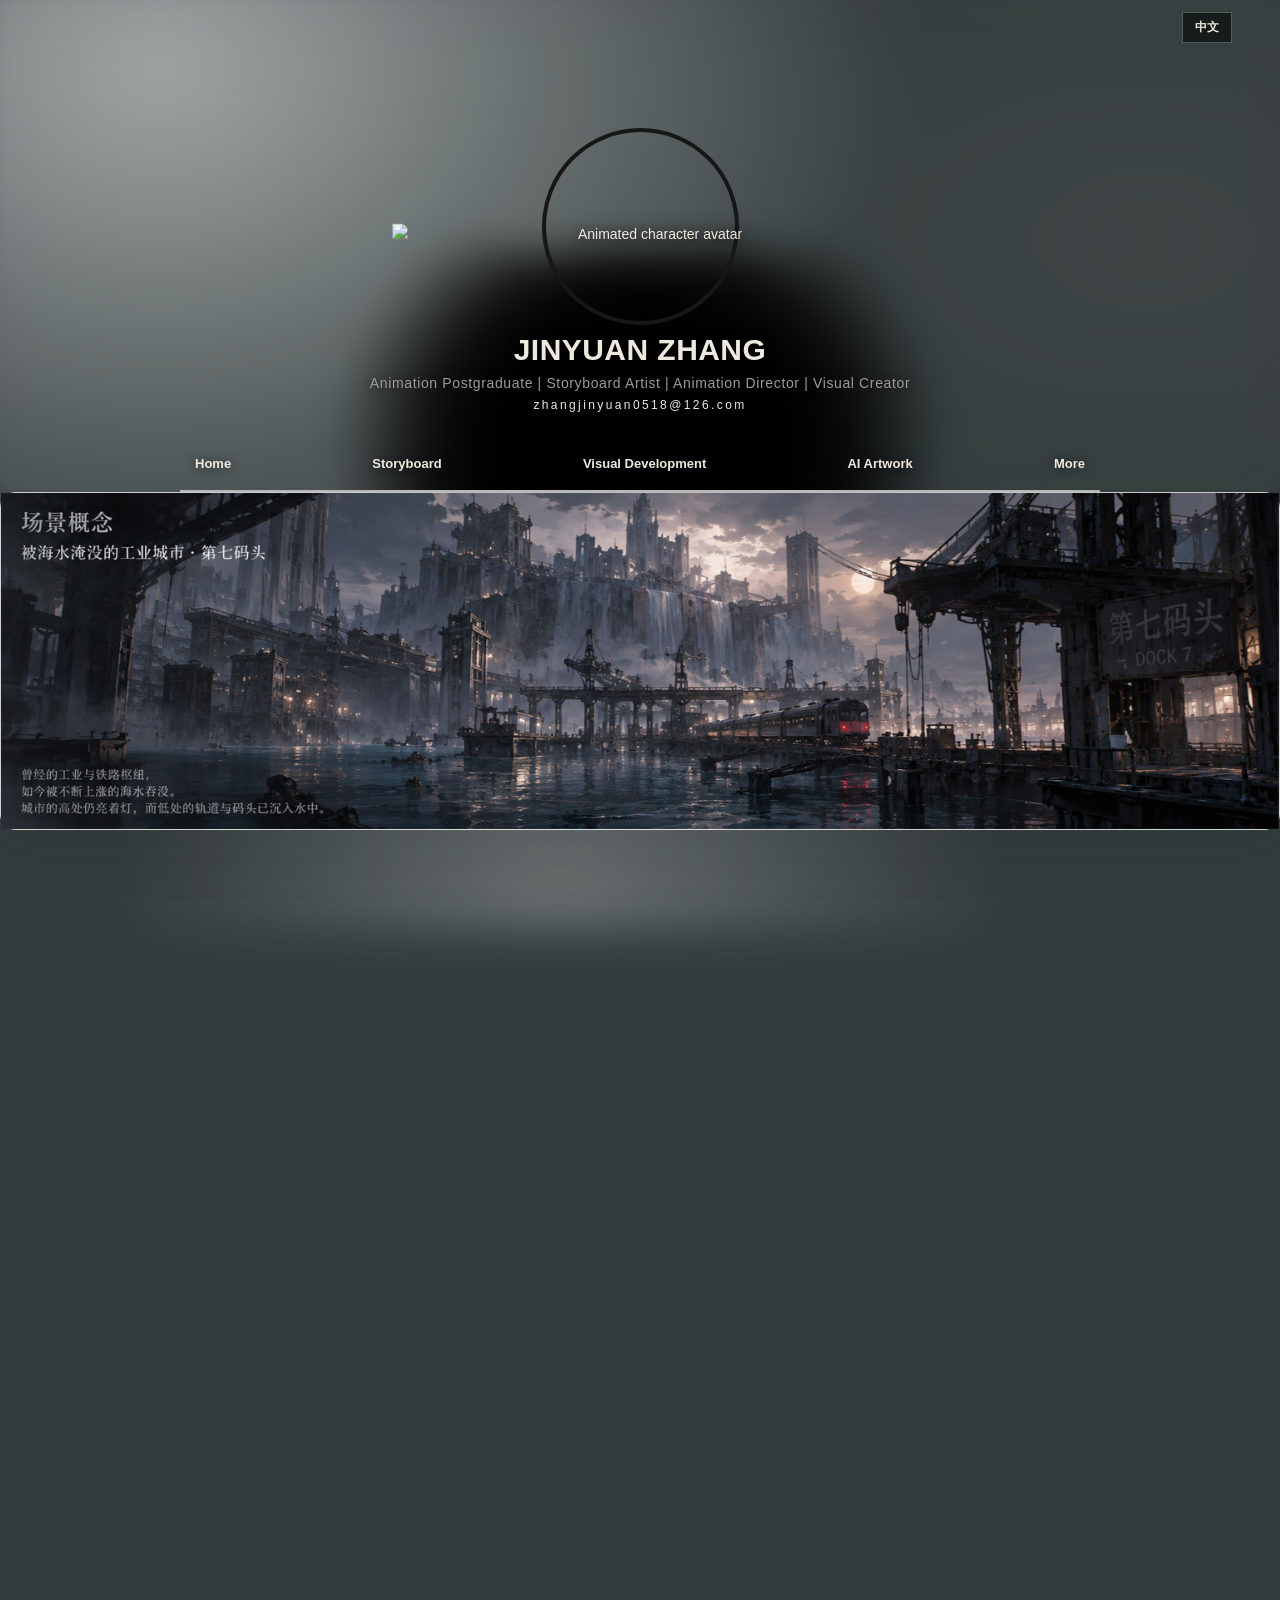
==== commit 6e589b45: "Align AI study gallery to full viewport and remove heading" ====
--- a/ai-art.html
+++ b/ai-art.html
@@ -31,18 +31,18 @@
 @media(max-width:560px){body.ai-art-page .dock7-scenes{width:92vw;grid-template-columns:1fr;gap:16px;margin-top:24px}}
 @media(prefers-reduced-motion:reduce){body.ai-art-page .dock7-hero,body.ai-art-page .dock7-scene{transition:opacity .28s ease!important;transform:none!important;filter:none!important}body.ai-art-page .site-header{transition:none!important}}
 
-/* Individual Dock 7 studies: unframed, edge-to-edge, moving right-to-left */
-body.ai-art-page main.dock7-content>section.dock7-gallery{position:relative;z-index:3;width:100vw;left:50%;margin:clamp(54px,8vw,112px) 0 clamp(70px,10vw,140px);transform:translateX(-50%);display:grid;gap:0;overflow:hidden;opacity:1;translate:0 0;filter:none;transition:opacity 1s cubic-bezier(.22,.61,.36,1),translate 1s cubic-bezier(.22,.61,.36,1),filter 1s cubic-bezier(.22,.61,.36,1);will-change:opacity,translate,filter;background:transparent!important;border:0!important;border-radius:0!important;box-shadow:none!important;backdrop-filter:none!important;-webkit-backdrop-filter:none!important;padding:0!important}
+/* Dock 7 gallery spans the viewport so each image travels across the full screen */
+body.ai-art-page{overflow-x:hidden}
+body.ai-art-page main.dock7-content>section.dock7-gallery{position:relative;z-index:3;left:calc(50% - 50vw);width:100vw;max-width:100vw;margin:clamp(54px,8vw,112px) 0 clamp(70px,10vw,140px);transform:none;display:grid;gap:0;overflow:hidden;opacity:1;translate:0 0;filter:none;transition:opacity 1s cubic-bezier(.22,.61,.36,1),translate 1s cubic-bezier(.22,.61,.36,1),filter 1s cubic-bezier(.22,.61,.36,1);will-change:opacity,translate,filter;background:transparent!important;border:0!important;border-radius:0!important;box-shadow:none!important;backdrop-filter:none!important;-webkit-backdrop-filter:none!important;padding:0!important}
 body.ai-art-page .dock7-gallery.is-visible{opacity:1;translate:0 0;filter:blur(0)}
-body.ai-art-page .dock7-gallery h3{width:min(94vw,1560px);margin:0 auto clamp(16px,2vw,28px);color:#eee9df;font-size:clamp(1.25rem,2vw,1.8rem);font-weight:600}
-body.ai-art-page .dock7-gallery-row{width:100vw;overflow:hidden;margin:0;padding:0;background:transparent;border:0}
+body.ai-art-page .dock7-gallery-row{position:relative;left:0;width:100vw;max-width:100vw;overflow:hidden;margin:0;padding:0;background:transparent;border:0}
 body.ai-art-page .dock7-gallery-track{display:flex;width:max-content;gap:0;animation:dock7-gallery-left 84s linear infinite}
 body.ai-art-page .dock7-gallery-row:last-child .dock7-gallery-track{animation-duration:92s;animation-delay:-43s}
 body.ai-art-page .dock7-gallery-set{display:flex;flex:none;gap:0;margin:0;padding:0}
 body.ai-art-page figure.dock7-gallery-tile{display:block;flex:none;margin:0!important;padding:0!important;width:clamp(300px,38vw,660px);aspect-ratio:16/9;overflow:hidden;background:transparent!important;border:0!important;border-radius:0!important;outline:0!important;box-shadow:none!important}
 body.ai-art-page .dock7-gallery-tile img{display:block;width:100%;height:100%;max-width:none;margin:0;padding:0;object-fit:cover;object-position:center;border:0!important;outline:0!important;box-shadow:none!important}
 @keyframes dock7-gallery-left{from{transform:translateX(0)}to{transform:translateX(-33.333333%)}}
-@media(max-width:700px){body.ai-art-page figure.dock7-gallery-tile{width:78vw}body.ai-art-page .dock7-gallery h3{width:92vw}}
+@media(max-width:700px){body.ai-art-page figure.dock7-gallery-tile{width:78vw}}
 @media(prefers-reduced-motion:reduce){body.ai-art-page .dock7-gallery .dock7-gallery-track{animation:none!important;transform:translateX(0)}body.ai-art-page .dock7-gallery .dock7-gallery-set[aria-hidden=true]{display:none}}
 </style></head><body class="ai-art-page"><svg aria-hidden="true" width="0" height="0" style="position:absolute"><filter id="cloud-ripple" x="-24%" y="-24%" width="148%" height="148%"><feTurbulence type="fractalNoise" baseFrequency=".009 .014" numOctaves="2" seed="8" result="water"><animate attributeName="baseFrequency" values=".012 .018;.027 .038;.012 .018" dur="12s" repeatCount="indefinite"/></feTurbulence><feDisplacementMap in="SourceGraphic" in2="water" scale="34" xChannelSelector="R" yChannelSelector="G"/></filter></svg><div class="ai-mural-base" aria-hidden="true"></div><div class="ai-mural-shade" aria-hidden="true"></div><div class="ai-cloud-motion" aria-hidden="true"></div><header class="site-header"><button class="language-toggle" type="button" aria-label="Switch language">中文</button><a class="avatar-frame" href="index.html" aria-label="Home"><img class="avatar" src="avatar-animation.gif?v=20261110-avatar-render-v4" alt="Animated character avatar" decoding="async" loading="eager"></a><h1 class="site-name">JINYUAN ZHANG</h1><div class="site-role">Animation Postgraduate | Storyboard Artist | Animation Director | Visual Creator</div><div class="site-email"><a href="mailto:zhangjinyuan0518@126.com">zhangjinyuan0518@126.com</a></div><nav class="site-nav" aria-label="Main navigation"><a href="index.html">Home</a><a href="storyboard.html">Storyboard</a><a href="visual.html">Visual Development</a><a href="ai-art.html">AI Artwork</a><a href="more.html">More</a></nav></header><main class="dock7-content" aria-label="Flooded city concept art">
 <section class="dock7-hero" id="dock7-hero"><img src="ai-dock7/dock7-hero.jpg?v=20261111-dock7-clean-v3" alt="Panoramic concept art of a flooded industrial city and Dock 7" decoding="async" fetchpriority="high"></section>
@@ -53,6 +53,6 @@
 <figure class="dock7-scene"><img src="ai-dock7/dock7-scene-05.jpg?v=20261111-dock7-clean-v3" alt="Interior of an abandoned train" loading="lazy" decoding="async"></figure>
 <figure class="dock7-scene"><img src="ai-dock7/dock7-scene-06.jpg?v=20261111-dock7-clean-v3" alt="Submerged railway tracks" loading="lazy" decoding="async"></figure>
 <figure class="dock7-scene"><img src="ai-dock7/dock7-scene-07.jpg?v=20261111-dock7-clean-v3" alt="Central system control tower" loading="lazy" decoding="async"></figure>
-</div><section class="dock7-gallery" aria-label="Additional Dock 7 environment studies"><h3>Dock 7 — Environment Studies</h3><div class="dock7-gallery-row"><div class="dock7-gallery-track"><div class="dock7-gallery-set"><figure class="dock7-gallery-tile"><img src="ai-dock7-gallery/dock7-study-01.jpg?v=20261112-gallery-v2" alt="Dock 7 concept study 1" loading="eager" decoding="async"></figure><figure class="dock7-gallery-tile"><img src="ai-dock7-gallery/dock7-study-02.jpg?v=20261112-gallery-v2" alt="Dock 7 concept study 2" loading="eager" decoding="async"></figure><figure class="dock7-gallery-tile"><img src="ai-dock7-gallery/dock7-study-03.jpg?v=20261112-gallery-v2" alt="Dock 7 concept study 3" loading="eager" decoding="async"></figure><figure class="dock7-gallery-tile"><img src="ai-dock7-gallery/dock7-study-04.jpg?v=20261112-gallery-v2" alt="Dock 7 concept study 4" loading="eager" decoding="async"></figure><figure class="dock7-gallery-tile"><img src="ai-dock7-gallery/dock7-study-05.jpg?v=20261112-gallery-v2" alt="Dock 7 concept study 5" loading="eager" decoding="async"></figure><figure class="dock7-gallery-tile"><img src="ai-dock7-gallery/dock7-study-06.jpg?v=20261112-gallery-v2" alt="Dock 7 concept study 6" loading="eager" decoding="async"></figure><figure class="dock7-gallery-tile"><img src="ai-dock7-gallery/dock7-study-07.jpg?v=20261112-gallery-v2" alt="Dock 7 concept study 7" loading="eager" decoding="async"></figure><figure class="dock7-gallery-tile"><img src="ai-dock7-gallery/dock7-study-08.jpg?v=20261112-gallery-v2" alt="Dock 7 concept study 8" loading="eager" decoding="async"></figure><figure class="dock7-gallery-tile"><img src="ai-dock7-gallery/dock7-study-09.jpg?v=20261112-gallery-v2" alt="Dock 7 concept study 9" loading="eager" decoding="async"></figure><figure class="dock7-gallery-tile"><img src="ai-dock7-gallery/dock7-study-10.jpg?v=20261112-gallery-v2" alt="Dock 7 concept study 10" loading="eager" decoding="async"></figure><figure class="dock7-gallery-tile"><img src="ai-dock7-gallery/dock7-study-11.jpg?v=20261112-gallery-v2" alt="Dock 7 concept study 11" loading="eager" decoding="async"></figure><figure class="dock7-gallery-tile"><img src="ai-dock7-gallery/dock7-study-12.jpg?v=20261112-gallery-v2" alt="Dock 7 concept study 12" loading="eager" decoding="async"></figure></div><div class="dock7-gallery-set" aria-hidden="true"><figure class="dock7-gallery-tile"><img src="ai-dock7-gallery/dock7-study-01.jpg?v=20261112-gallery-v2" alt="" loading="eager" decoding="async"></figure><figure class="dock7-gallery-tile"><img src="ai-dock7-gallery/dock7-study-02.jpg?v=20261112-gallery-v2" alt="" loading="eager" decoding="async"></figure><figure class="dock7-gallery-tile"><img src="ai-dock7-gallery/dock7-study-03.jpg?v=20261112-gallery-v2" alt="" loading="eager" decoding="async"></figure><figure class="dock7-gallery-tile"><img src="ai-dock7-gallery/dock7-study-04.jpg?v=20261112-gallery-v2" alt="" loading="eager" decoding="async"></figure><figure class="dock7-gallery-tile"><img src="ai-dock7-gallery/dock7-study-05.jpg?v=20261112-gallery-v2" alt="" loading="eager" decoding="async"></figure><figure class="dock7-gallery-tile"><img src="ai-dock7-gallery/dock7-study-06.jpg?v=20261112-gallery-v2" alt="" loading="eager" decoding="async"></figure><figure class="dock7-gallery-tile"><img src="ai-dock7-gallery/dock7-study-07.jpg?v=20261112-gallery-v2" alt="" loading="eager" decoding="async"></figure><figure class="dock7-gallery-tile"><img src="ai-dock7-gallery/dock7-study-08.jpg?v=20261112-gallery-v2" alt="" loading="eager" decoding="async"></figure><figure class="dock7-gallery-tile"><img src="ai-dock7-gallery/dock7-study-09.jpg?v=20261112-gallery-v2" alt="" loading="eager" decoding="async"></figure><figure class="dock7-gallery-tile"><img src="ai-dock7-gallery/dock7-study-10.jpg?v=20261112-gallery-v2" alt="" loading="eager" decoding="async"></figure><figure class="dock7-gallery-tile"><img src="ai-dock7-gallery/dock7-study-11.jpg?v=20261112-gallery-v2" alt="" loading="eager" decoding="async"></figure><figure class="dock7-gallery-tile"><img src="ai-dock7-gallery/dock7-study-12.jpg?v=20261112-gallery-v2" alt="" loading="eager" decoding="async"></figure></div><div class="dock7-gallery-set" aria-hidden="true"><figure class="dock7-gallery-tile"><img src="ai-dock7-gallery/dock7-study-01.jpg?v=20261112-gallery-v2" alt="" loading="eager" decoding="async"></figure><figure class="dock7-gallery-tile"><img src="ai-dock7-gallery/dock7-study-02.jpg?v=20261112-gallery-v2" alt="" loading="eager" decoding="async"></figure><figure class="dock7-gallery-tile"><img src="ai-dock7-gallery/dock7-study-03.jpg?v=20261112-gallery-v2" alt="" loading="eager" decoding="async"></figure><figure class="dock7-gallery-tile"><img src="ai-dock7-gallery/dock7-study-04.jpg?v=20261112-gallery-v2" alt="" loading="eager" decoding="async"></figure><figure class="dock7-gallery-tile"><img src="ai-dock7-gallery/dock7-study-05.jpg?v=20261112-gallery-v2" alt="" loading="eager" decoding="async"></figure><figure class="dock7-gallery-tile"><img src="ai-dock7-gallery/dock7-study-06.jpg?v=20261112-gallery-v2" alt="" loading="eager" decoding="async"></figure><figure class="dock7-gallery-tile"><img src="ai-dock7-gallery/dock7-study-07.jpg?v=20261112-gallery-v2" alt="" loading="eager" decoding="async"></figure><figure class="dock7-gallery-tile"><img src="ai-dock7-gallery/dock7-study-08.jpg?v=20261112-gallery-v2" alt="" loading="eager" decoding="async"></figure><figure class="dock7-gallery-tile"><img src="ai-dock7-gallery/dock7-study-09.jpg?v=20261112-gallery-v2" alt="" loading="eager" decoding="async"></figure><figure class="dock7-gallery-tile"><img src="ai-dock7-gallery/dock7-study-10.jpg?v=20261112-gallery-v2" alt="" loading="eager" decoding="async"></figure><figure class="dock7-gallery-tile"><img src="ai-dock7-gallery/dock7-study-11.jpg?v=20261112-gallery-v2" alt="" loading="eager" decoding="async"></figure><figure class="dock7-gallery-tile"><img src="ai-dock7-gallery/dock7-study-12.jpg?v=20261112-gallery-v2" alt="" loading="eager" decoding="async"></figure></div></div></div><div class="dock7-gallery-row"><div class="dock7-gallery-track"><div class="dock7-gallery-set"><figure class="dock7-gallery-tile"><img src="ai-dock7-gallery/dock7-study-01.jpg?v=20261112-gallery-v2" alt="Dock 7 concept study 1" loading="eager" decoding="async"></figure><figure class="dock7-gallery-tile"><img src="ai-dock7-gallery/dock7-study-02.jpg?v=20261112-gallery-v2" alt="Dock 7 concept study 2" loading="eager" decoding="async"></figure><figure class="dock7-gallery-tile"><img src="ai-dock7-gallery/dock7-study-03.jpg?v=20261112-gallery-v2" alt="Dock 7 concept study 3" loading="eager" decoding="async"></figure><figure class="dock7-gallery-tile"><img src="ai-dock7-gallery/dock7-study-04.jpg?v=20261112-gallery-v2" alt="Dock 7 concept study 4" loading="eager" decoding="async"></figure><figure class="dock7-gallery-tile"><img src="ai-dock7-gallery/dock7-study-05.jpg?v=20261112-gallery-v2" alt="Dock 7 concept study 5" loading="eager" decoding="async"></figure><figure class="dock7-gallery-tile"><img src="ai-dock7-gallery/dock7-study-06.jpg?v=20261112-gallery-v2" alt="Dock 7 concept study 6" loading="eager" decoding="async"></figure><figure class="dock7-gallery-tile"><img src="ai-dock7-gallery/dock7-study-07.jpg?v=20261112-gallery-v2" alt="Dock 7 concept study 7" loading="eager" decoding="async"></figure><figure class="dock7-gallery-tile"><img src="ai-dock7-gallery/dock7-study-08.jpg?v=20261112-gallery-v2" alt="Dock 7 concept study 8" loading="eager" decoding="async"></figure><figure class="dock7-gallery-tile"><img src="ai-dock7-gallery/dock7-study-09.jpg?v=20261112-gallery-v2" alt="Dock 7 concept study 9" loading="eager" decoding="async"></figure><figure class="dock7-gallery-tile"><img src="ai-dock7-gallery/dock7-study-10.jpg?v=20261112-gallery-v2" alt="Dock 7 concept study 10" loading="eager" decoding="async"></figure><figure class="dock7-gallery-tile"><img src="ai-dock7-gallery/dock7-study-11.jpg?v=20261112-gallery-v2" alt="Dock 7 concept study 11" loading="eager" decoding="async"></figure><figure class="dock7-gallery-tile"><img src="ai-dock7-gallery/dock7-study-12.jpg?v=20261112-gallery-v2" alt="Dock 7 concept study 12" loading="eager" decoding="async"></figure></div><div class="dock7-gallery-set" aria-hidden="true"><figure class="dock7-gallery-tile"><img src="ai-dock7-gallery/dock7-study-01.jpg?v=20261112-gallery-v2" alt="" loading="eager" decoding="async"></figure><figure class="dock7-gallery-tile"><img src="ai-dock7-gallery/dock7-study-02.jpg?v=20261112-gallery-v2" alt="" loading="eager" decoding="async"></figure><figure class="dock7-gallery-tile"><img src="ai-dock7-gallery/dock7-study-03.jpg?v=20261112-gallery-v2" alt="" loading="eager" decoding="async"></figure><figure class="dock7-gallery-tile"><img src="ai-dock7-gallery/dock7-study-04.jpg?v=20261112-gallery-v2" alt="" loading="eager" decoding="async"></figure><figure class="dock7-gallery-tile"><img src="ai-dock7-gallery/dock7-study-05.jpg?v=20261112-gallery-v2" alt="" loading="eager" decoding="async"></figure><figure class="dock7-gallery-tile"><img src="ai-dock7-gallery/dock7-study-06.jpg?v=20261112-gallery-v2" alt="" loading="eager" decoding="async"></figure><figure class="dock7-gallery-tile"><img src="ai-dock7-gallery/dock7-study-07.jpg?v=20261112-gallery-v2" alt="" loading="eager" decoding="async"></figure><figure class="dock7-gallery-tile"><img src="ai-dock7-gallery/dock7-study-08.jpg?v=20261112-gallery-v2" alt="" loading="eager" decoding="async"></figure><figure class="dock7-gallery-tile"><img src="ai-dock7-gallery/dock7-study-09.jpg?v=20261112-gallery-v2" alt="" loading="eager" decoding="async"></figure><figure class="dock7-gallery-tile"><img src="ai-dock7-gallery/dock7-study-10.jpg?v=20261112-gallery-v2" alt="" loading="eager" decoding="async"></figure><figure class="dock7-gallery-tile"><img src="ai-dock7-gallery/dock7-study-11.jpg?v=20261112-gallery-v2" alt="" loading="eager" decoding="async"></figure><figure class="dock7-gallery-tile"><img src="ai-dock7-gallery/dock7-study-12.jpg?v=20261112-gallery-v2" alt="" loading="eager" decoding="async"></figure></div><div class="dock7-gallery-set" aria-hidden="true"><figure class="dock7-gallery-tile"><img src="ai-dock7-gallery/dock7-study-01.jpg?v=20261112-gallery-v2" alt="" loading="eager" decoding="async"></figure><figure class="dock7-gallery-tile"><img src="ai-dock7-gallery/dock7-study-02.jpg?v=20261112-gallery-v2" alt="" loading="eager" decoding="async"></figure><figure class="dock7-gallery-tile"><img src="ai-dock7-gallery/dock7-study-03.jpg?v=20261112-gallery-v2" alt="" loading="eager" decoding="async"></figure><figure class="dock7-gallery-tile"><img src="ai-dock7-gallery/dock7-study-04.jpg?v=20261112-gallery-v2" alt="" loading="eager" decoding="async"></figure><figure class="dock7-gallery-tile"><img src="ai-dock7-gallery/dock7-study-05.jpg?v=20261112-gallery-v2" alt="" loading="eager" decoding="async"></figure><figure class="dock7-gallery-tile"><img src="ai-dock7-gallery/dock7-study-06.jpg?v=20261112-gallery-v2" alt="" loading="eager" decoding="async"></figure><figure class="dock7-gallery-tile"><img src="ai-dock7-gallery/dock7-study-07.jpg?v=20261112-gallery-v2" alt="" loading="eager" decoding="async"></figure><figure class="dock7-gallery-tile"><img src="ai-dock7-gallery/dock7-study-08.jpg?v=20261112-gallery-v2" alt="" loading="eager" decoding="async"></figure><figure class="dock7-gallery-tile"><img src="ai-dock7-gallery/dock7-study-09.jpg?v=20261112-gallery-v2" alt="" loading="eager" decoding="async"></figure><figure class="dock7-gallery-tile"><img src="ai-dock7-gallery/dock7-study-10.jpg?v=20261112-gallery-v2" alt="" loading="eager" decoding="async"></figure><figure class="dock7-gallery-tile"><img src="ai-dock7-gallery/dock7-study-11.jpg?v=20261112-gallery-v2" alt="" loading="eager" decoding="async"></figure><figure class="dock7-gallery-tile"><img src="ai-dock7-gallery/dock7-study-12.jpg?v=20261112-gallery-v2" alt="" loading="eager" decoding="async"></figure></div></div></div></section></main><script>
+</div><section class="dock7-gallery" aria-label="Additional Dock 7 environment studies"><div class="dock7-gallery-row"><div class="dock7-gallery-track"><div class="dock7-gallery-set"><figure class="dock7-gallery-tile"><img src="ai-dock7-gallery/dock7-study-01.jpg?v=20261112-gallery-v2" alt="Dock 7 concept study 1" loading="eager" decoding="async"></figure><figure class="dock7-gallery-tile"><img src="ai-dock7-gallery/dock7-study-02.jpg?v=20261112-gallery-v2" alt="Dock 7 concept study 2" loading="eager" decoding="async"></figure><figure class="dock7-gallery-tile"><img src="ai-dock7-gallery/dock7-study-03.jpg?v=20261112-gallery-v2" alt="Dock 7 concept study 3" loading="eager" decoding="async"></figure><figure class="dock7-gallery-tile"><img src="ai-dock7-gallery/dock7-study-04.jpg?v=20261112-gallery-v2" alt="Dock 7 concept study 4" loading="eager" decoding="async"></figure><figure class="dock7-gallery-tile"><img src="ai-dock7-gallery/dock7-study-05.jpg?v=20261112-gallery-v2" alt="Dock 7 concept study 5" loading="eager" decoding="async"></figure><figure class="dock7-gallery-tile"><img src="ai-dock7-gallery/dock7-study-06.jpg?v=20261112-gallery-v2" alt="Dock 7 concept study 6" loading="eager" decoding="async"></figure><figure class="dock7-gallery-tile"><img src="ai-dock7-gallery/dock7-study-07.jpg?v=20261112-gallery-v2" alt="Dock 7 concept study 7" loading="eager" decoding="async"></figure><figure class="dock7-gallery-tile"><img src="ai-dock7-gallery/dock7-study-08.jpg?v=20261112-gallery-v2" alt="Dock 7 concept study 8" loading="eager" decoding="async"></figure><figure class="dock7-gallery-tile"><img src="ai-dock7-gallery/dock7-study-09.jpg?v=20261112-gallery-v2" alt="Dock 7 concept study 9" loading="eager" decoding="async"></figure><figure class="dock7-gallery-tile"><img src="ai-dock7-gallery/dock7-study-10.jpg?v=20261112-gallery-v2" alt="Dock 7 concept study 10" loading="eager" decoding="async"></figure><figure class="dock7-gallery-tile"><img src="ai-dock7-gallery/dock7-study-11.jpg?v=20261112-gallery-v2" alt="Dock 7 concept study 11" loading="eager" decoding="async"></figure><figure class="dock7-gallery-tile"><img src="ai-dock7-gallery/dock7-study-12.jpg?v=20261112-gallery-v2" alt="Dock 7 concept study 12" loading="eager" decoding="async"></figure></div><div class="dock7-gallery-set" aria-hidden="true"><figure class="dock7-gallery-tile"><img src="ai-dock7-gallery/dock7-study-01.jpg?v=20261112-gallery-v2" alt="" loading="eager" decoding="async"></figure><figure class="dock7-gallery-tile"><img src="ai-dock7-gallery/dock7-study-02.jpg?v=20261112-gallery-v2" alt="" loading="eager" decoding="async"></figure><figure class="dock7-gallery-tile"><img src="ai-dock7-gallery/dock7-study-03.jpg?v=20261112-gallery-v2" alt="" loading="eager" decoding="async"></figure><figure class="dock7-gallery-tile"><img src="ai-dock7-gallery/dock7-study-04.jpg?v=20261112-gallery-v2" alt="" loading="eager" decoding="async"></figure><figure class="dock7-gallery-tile"><img src="ai-dock7-gallery/dock7-study-05.jpg?v=20261112-gallery-v2" alt="" loading="eager" decoding="async"></figure><figure class="dock7-gallery-tile"><img src="ai-dock7-gallery/dock7-study-06.jpg?v=20261112-gallery-v2" alt="" loading="eager" decoding="async"></figure><figure class="dock7-gallery-tile"><img src="ai-dock7-gallery/dock7-study-07.jpg?v=20261112-gallery-v2" alt="" loading="eager" decoding="async"></figure><figure class="dock7-gallery-tile"><img src="ai-dock7-gallery/dock7-study-08.jpg?v=20261112-gallery-v2" alt="" loading="eager" decoding="async"></figure><figure class="dock7-gallery-tile"><img src="ai-dock7-gallery/dock7-study-09.jpg?v=20261112-gallery-v2" alt="" loading="eager" decoding="async"></figure><figure class="dock7-gallery-tile"><img src="ai-dock7-gallery/dock7-study-10.jpg?v=20261112-gallery-v2" alt="" loading="eager" decoding="async"></figure><figure class="dock7-gallery-tile"><img src="ai-dock7-gallery/dock7-study-11.jpg?v=20261112-gallery-v2" alt="" loading="eager" decoding="async"></figure><figure class="dock7-gallery-tile"><img src="ai-dock7-gallery/dock7-study-12.jpg?v=20261112-gallery-v2" alt="" loading="eager" decoding="async"></figure></div><div class="dock7-gallery-set" aria-hidden="true"><figure class="dock7-gallery-tile"><img src="ai-dock7-gallery/dock7-study-01.jpg?v=20261112-gallery-v2" alt="" loading="eager" decoding="async"></figure><figure class="dock7-gallery-tile"><img src="ai-dock7-gallery/dock7-study-02.jpg?v=20261112-gallery-v2" alt="" loading="eager" decoding="async"></figure><figure class="dock7-gallery-tile"><img src="ai-dock7-gallery/dock7-study-03.jpg?v=20261112-gallery-v2" alt="" loading="eager" decoding="async"></figure><figure class="dock7-gallery-tile"><img src="ai-dock7-gallery/dock7-study-04.jpg?v=20261112-gallery-v2" alt="" loading="eager" decoding="async"></figure><figure class="dock7-gallery-tile"><img src="ai-dock7-gallery/dock7-study-05.jpg?v=20261112-gallery-v2" alt="" loading="eager" decoding="async"></figure><figure class="dock7-gallery-tile"><img src="ai-dock7-gallery/dock7-study-06.jpg?v=20261112-gallery-v2" alt="" loading="eager" decoding="async"></figure><figure class="dock7-gallery-tile"><img src="ai-dock7-gallery/dock7-study-07.jpg?v=20261112-gallery-v2" alt="" loading="eager" decoding="async"></figure><figure class="dock7-gallery-tile"><img src="ai-dock7-gallery/dock7-study-08.jpg?v=20261112-gallery-v2" alt="" loading="eager" decoding="async"></figure><figure class="dock7-gallery-tile"><img src="ai-dock7-gallery/dock7-study-09.jpg?v=20261112-gallery-v2" alt="" loading="eager" decoding="async"></figure><figure class="dock7-gallery-tile"><img src="ai-dock7-gallery/dock7-study-10.jpg?v=20261112-gallery-v2" alt="" loading="eager" decoding="async"></figure><figure class="dock7-gallery-tile"><img src="ai-dock7-gallery/dock7-study-11.jpg?v=20261112-gallery-v2" alt="" loading="eager" decoding="async"></figure><figure class="dock7-gallery-tile"><img src="ai-dock7-gallery/dock7-study-12.jpg?v=20261112-gallery-v2" alt="" loading="eager" decoding="async"></figure></div></div></div><div class="dock7-gallery-row"><div class="dock7-gallery-track"><div class="dock7-gallery-set"><figure class="dock7-gallery-tile"><img src="ai-dock7-gallery/dock7-study-01.jpg?v=20261112-gallery-v2" alt="Dock 7 concept study 1" loading="eager" decoding="async"></figure><figure class="dock7-gallery-tile"><img src="ai-dock7-gallery/dock7-study-02.jpg?v=20261112-gallery-v2" alt="Dock 7 concept study 2" loading="eager" decoding="async"></figure><figure class="dock7-gallery-tile"><img src="ai-dock7-gallery/dock7-study-03.jpg?v=20261112-gallery-v2" alt="Dock 7 concept study 3" loading="eager" decoding="async"></figure><figure class="dock7-gallery-tile"><img src="ai-dock7-gallery/dock7-study-04.jpg?v=20261112-gallery-v2" alt="Dock 7 concept study 4" loading="eager" decoding="async"></figure><figure class="dock7-gallery-tile"><img src="ai-dock7-gallery/dock7-study-05.jpg?v=20261112-gallery-v2" alt="Dock 7 concept study 5" loading="eager" decoding="async"></figure><figure class="dock7-gallery-tile"><img src="ai-dock7-gallery/dock7-study-06.jpg?v=20261112-gallery-v2" alt="Dock 7 concept study 6" loading="eager" decoding="async"></figure><figure class="dock7-gallery-tile"><img src="ai-dock7-gallery/dock7-study-07.jpg?v=20261112-gallery-v2" alt="Dock 7 concept study 7" loading="eager" decoding="async"></figure><figure class="dock7-gallery-tile"><img src="ai-dock7-gallery/dock7-study-08.jpg?v=20261112-gallery-v2" alt="Dock 7 concept study 8" loading="eager" decoding="async"></figure><figure class="dock7-gallery-tile"><img src="ai-dock7-gallery/dock7-study-09.jpg?v=20261112-gallery-v2" alt="Dock 7 concept study 9" loading="eager" decoding="async"></figure><figure class="dock7-gallery-tile"><img src="ai-dock7-gallery/dock7-study-10.jpg?v=20261112-gallery-v2" alt="Dock 7 concept study 10" loading="eager" decoding="async"></figure><figure class="dock7-gallery-tile"><img src="ai-dock7-gallery/dock7-study-11.jpg?v=20261112-gallery-v2" alt="Dock 7 concept study 11" loading="eager" decoding="async"></figure><figure class="dock7-gallery-tile"><img src="ai-dock7-gallery/dock7-study-12.jpg?v=20261112-gallery-v2" alt="Dock 7 concept study 12" loading="eager" decoding="async"></figure></div><div class="dock7-gallery-set" aria-hidden="true"><figure class="dock7-gallery-tile"><img src="ai-dock7-gallery/dock7-study-01.jpg?v=20261112-gallery-v2" alt="" loading="eager" decoding="async"></figure><figure class="dock7-gallery-tile"><img src="ai-dock7-gallery/dock7-study-02.jpg?v=20261112-gallery-v2" alt="" loading="eager" decoding="async"></figure><figure class="dock7-gallery-tile"><img src="ai-dock7-gallery/dock7-study-03.jpg?v=20261112-gallery-v2" alt="" loading="eager" decoding="async"></figure><figure class="dock7-gallery-tile"><img src="ai-dock7-gallery/dock7-study-04.jpg?v=20261112-gallery-v2" alt="" loading="eager" decoding="async"></figure><figure class="dock7-gallery-tile"><img src="ai-dock7-gallery/dock7-study-05.jpg?v=20261112-gallery-v2" alt="" loading="eager" decoding="async"></figure><figure class="dock7-gallery-tile"><img src="ai-dock7-gallery/dock7-study-06.jpg?v=20261112-gallery-v2" alt="" loading="eager" decoding="async"></figure><figure class="dock7-gallery-tile"><img src="ai-dock7-gallery/dock7-study-07.jpg?v=20261112-gallery-v2" alt="" loading="eager" decoding="async"></figure><figure class="dock7-gallery-tile"><img src="ai-dock7-gallery/dock7-study-08.jpg?v=20261112-gallery-v2" alt="" loading="eager" decoding="async"></figure><figure class="dock7-gallery-tile"><img src="ai-dock7-gallery/dock7-study-09.jpg?v=20261112-gallery-v2" alt="" loading="eager" decoding="async"></figure><figure class="dock7-gallery-tile"><img src="ai-dock7-gallery/dock7-study-10.jpg?v=20261112-gallery-v2" alt="" loading="eager" decoding="async"></figure><figure class="dock7-gallery-tile"><img src="ai-dock7-gallery/dock7-study-11.jpg?v=20261112-gallery-v2" alt="" loading="eager" decoding="async"></figure><figure class="dock7-gallery-tile"><img src="ai-dock7-gallery/dock7-study-12.jpg?v=20261112-gallery-v2" alt="" loading="eager" decoding="async"></figure></div><div class="dock7-gallery-set" aria-hidden="true"><figure class="dock7-gallery-tile"><img src="ai-dock7-gallery/dock7-study-01.jpg?v=20261112-gallery-v2" alt="" loading="eager" decoding="async"></figure><figure class="dock7-gallery-tile"><img src="ai-dock7-gallery/dock7-study-02.jpg?v=20261112-gallery-v2" alt="" loading="eager" decoding="async"></figure><figure class="dock7-gallery-tile"><img src="ai-dock7-gallery/dock7-study-03.jpg?v=20261112-gallery-v2" alt="" loading="eager" decoding="async"></figure><figure class="dock7-gallery-tile"><img src="ai-dock7-gallery/dock7-study-04.jpg?v=20261112-gallery-v2" alt="" loading="eager" decoding="async"></figure><figure class="dock7-gallery-tile"><img src="ai-dock7-gallery/dock7-study-05.jpg?v=20261112-gallery-v2" alt="" loading="eager" decoding="async"></figure><figure class="dock7-gallery-tile"><img src="ai-dock7-gallery/dock7-study-06.jpg?v=20261112-gallery-v2" alt="" loading="eager" decoding="async"></figure><figure class="dock7-gallery-tile"><img src="ai-dock7-gallery/dock7-study-07.jpg?v=20261112-gallery-v2" alt="" loading="eager" decoding="async"></figure><figure class="dock7-gallery-tile"><img src="ai-dock7-gallery/dock7-study-08.jpg?v=20261112-gallery-v2" alt="" loading="eager" decoding="async"></figure><figure class="dock7-gallery-tile"><img src="ai-dock7-gallery/dock7-study-09.jpg?v=20261112-gallery-v2" alt="" loading="eager" decoding="async"></figure><figure class="dock7-gallery-tile"><img src="ai-dock7-gallery/dock7-study-10.jpg?v=20261112-gallery-v2" alt="" loading="eager" decoding="async"></figure><figure class="dock7-gallery-tile"><img src="ai-dock7-gallery/dock7-study-11.jpg?v=20261112-gallery-v2" alt="" loading="eager" decoding="async"></figure><figure class="dock7-gallery-tile"><img src="ai-dock7-gallery/dock7-study-12.jpg?v=20261112-gallery-v2" alt="" loading="eager" decoding="async"></figure></div></div></div></section></main><script>
 (()=>{const root=document.body,hero=document.querySelector("#dock7-hero"),items=[...document.querySelectorAll(".dock7-hero,.dock7-scene,.dock7-gallery")];if(!("IntersectionObserver"in window)){items.forEach(el=>el.classList.add("is-visible"));return}const reveal=new IntersectionObserver(entries=>entries.forEach(entry=>entry.target.classList.toggle("is-visible",entry.isIntersecting)),{threshold:.04,rootMargin:"-2% 0px -2% 0px"});items.forEach((el,i)=>{if(el.classList.contains("dock7-scene"))el.style.transitionDelay=(i%3)*70+"ms";reveal.observe(el)});const headerFade=new IntersectionObserver(entries=>{root.classList.toggle("dock7-header-away",entries[0].isIntersecting)},{threshold:.16});if(hero)headerFade.observe(hero)})();
 </script></body></html>
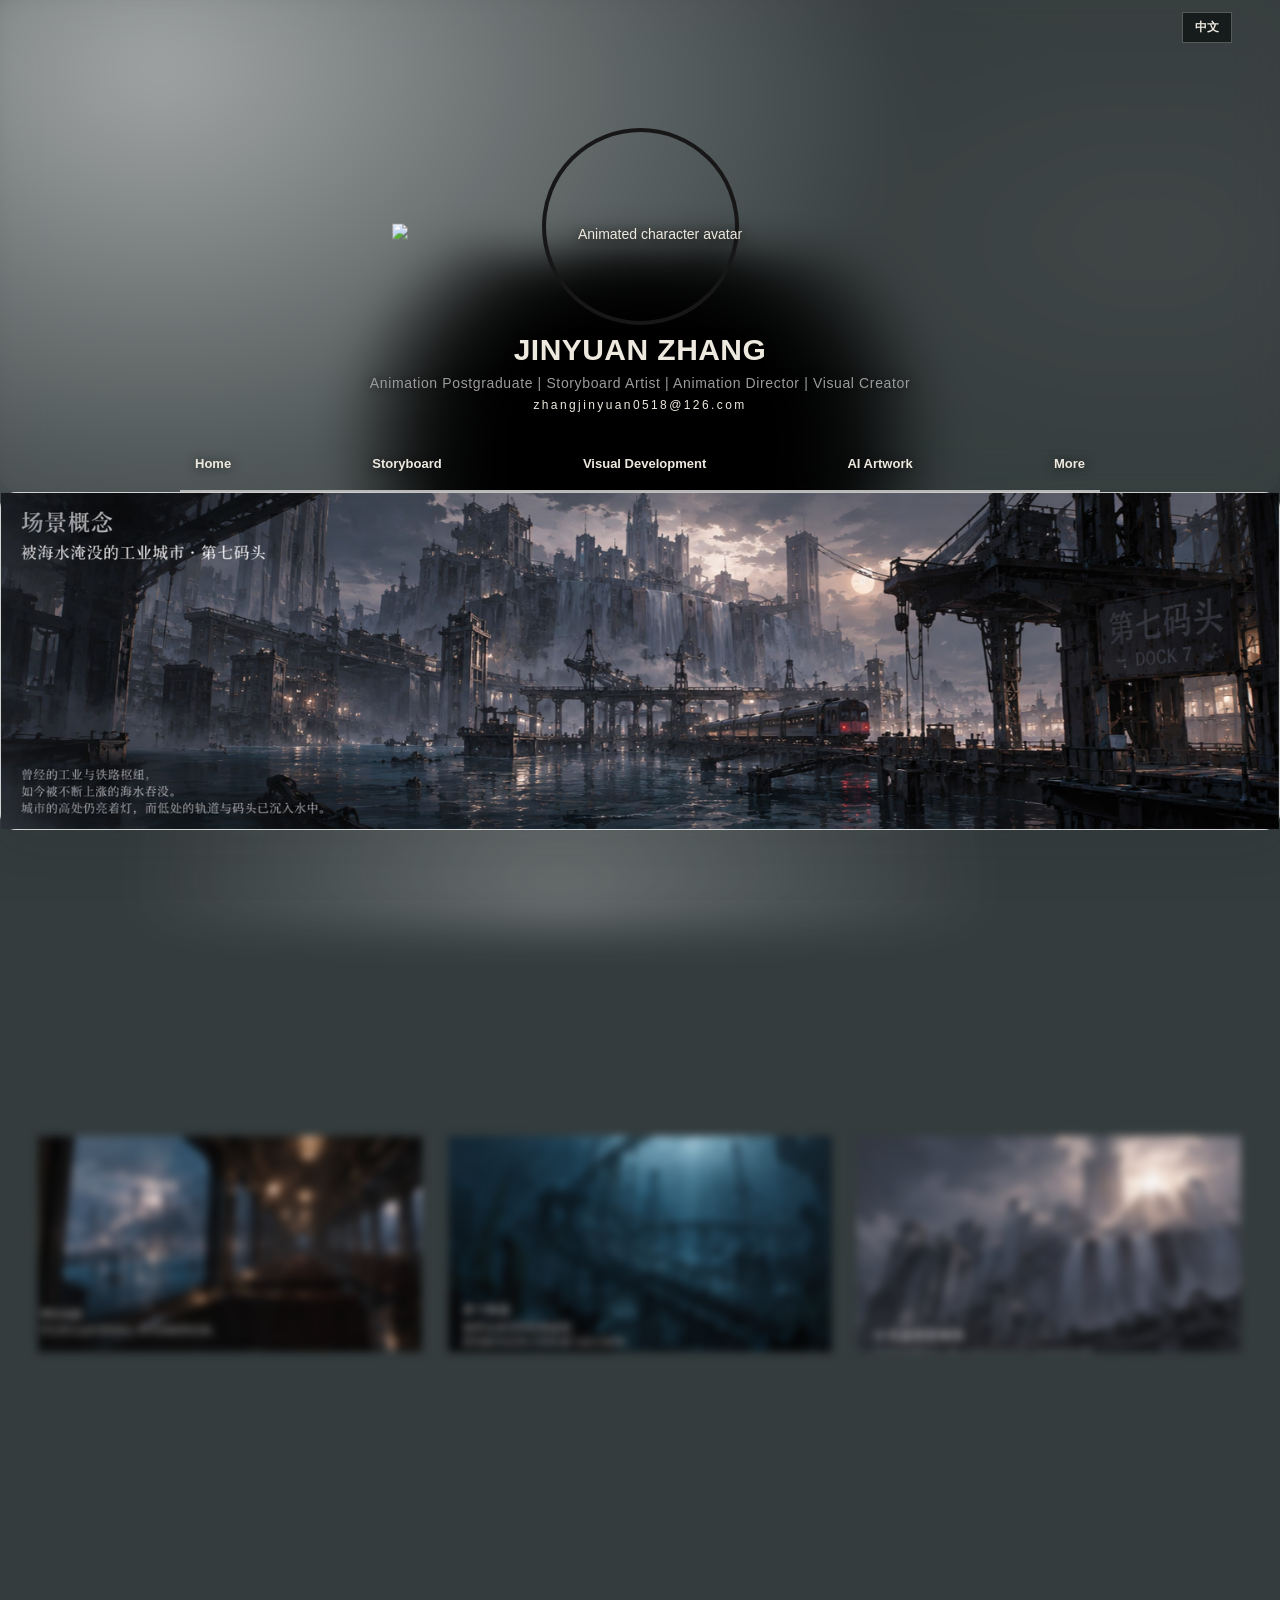
==== commit e5b840f2: "Refine AI gallery spacing and scroll reveal" ====
--- a/ai-art.html
+++ b/ai-art.html
@@ -31,19 +31,21 @@
 @media(max-width:560px){body.ai-art-page .dock7-scenes{width:92vw;grid-template-columns:1fr;gap:16px;margin-top:24px}}
 @media(prefers-reduced-motion:reduce){body.ai-art-page .dock7-hero,body.ai-art-page .dock7-scene{transition:opacity .28s ease!important;transform:none!important;filter:none!important}body.ai-art-page .site-header{transition:none!important}}
 
-/* Dock 7 gallery spans the viewport so each image travels across the full screen */
+/* Dock 7 gallery spans the viewport; scroll-revealed rows with clear gutters */
 body.ai-art-page{overflow-x:hidden}
-body.ai-art-page main.dock7-content>section.dock7-gallery{position:relative;z-index:3;left:calc(50% - 50vw);width:100vw;max-width:100vw;margin:clamp(54px,8vw,112px) 0 clamp(70px,10vw,140px);transform:none;display:grid;gap:0;overflow:hidden;opacity:1;translate:0 0;filter:none;transition:opacity 1s cubic-bezier(.22,.61,.36,1),translate 1s cubic-bezier(.22,.61,.36,1),filter 1s cubic-bezier(.22,.61,.36,1);will-change:opacity,translate,filter;background:transparent!important;border:0!important;border-radius:0!important;box-shadow:none!important;backdrop-filter:none!important;-webkit-backdrop-filter:none!important;padding:0!important}
-body.ai-art-page .dock7-gallery.is-visible{opacity:1;translate:0 0;filter:blur(0)}
-body.ai-art-page .dock7-gallery-row{position:relative;left:0;width:100vw;max-width:100vw;overflow:hidden;margin:0;padding:0;background:transparent;border:0}
+body.ai-art-page main.dock7-content>section.dock7-gallery{position:relative;z-index:3;left:calc(50% - 50vw);width:100vw;max-width:100vw;margin:clamp(20px,3vw,40px) 0 clamp(70px,10vw,140px);transform:none;display:grid;gap:clamp(14px,2vw,26px);overflow:hidden;opacity:1;translate:0 0;filter:none;transition:none;will-change:auto;background:transparent!important;border:0!important;border-radius:0!important;box-shadow:none!important;backdrop-filter:none!important;-webkit-backdrop-filter:none!important;padding:0!important}
+body.ai-art-page .dock7-gallery.is-visible{opacity:1;translate:0 0;filter:none}
+body.ai-art-page .dock7-gallery-row{position:relative;left:0;width:100vw;max-width:100vw;overflow:hidden;margin:0;padding:0;background:transparent;border:0;opacity:0;transform:translate3d(0,38px,0);filter:blur(3px);transition:opacity .95s cubic-bezier(.22,.61,.36,1),transform .95s cubic-bezier(.22,.61,.36,1),filter .95s cubic-bezier(.22,.61,.36,1);will-change:opacity,transform,filter}
+body.ai-art-page .dock7-gallery.is-visible .dock7-gallery-row{opacity:1;transform:translate3d(0,0,0);filter:blur(0)}
+body.ai-art-page .dock7-gallery-row:last-child{transition-delay:130ms}
 body.ai-art-page .dock7-gallery-track{display:flex;width:max-content;gap:0;animation:dock7-gallery-left 84s linear infinite}
 body.ai-art-page .dock7-gallery-row:last-child .dock7-gallery-track{animation-duration:92s;animation-delay:-43s}
-body.ai-art-page .dock7-gallery-set{display:flex;flex:none;gap:0;margin:0;padding:0}
+body.ai-art-page .dock7-gallery-set{display:flex;flex:none;gap:clamp(14px,1.5vw,24px);margin:0 clamp(14px,1.5vw,24px) 0 0;padding:0}
 body.ai-art-page figure.dock7-gallery-tile{display:block;flex:none;margin:0!important;padding:0!important;width:clamp(300px,38vw,660px);aspect-ratio:16/9;overflow:hidden;background:transparent!important;border:0!important;border-radius:0!important;outline:0!important;box-shadow:none!important}
 body.ai-art-page .dock7-gallery-tile img{display:block;width:100%;height:100%;max-width:none;margin:0;padding:0;object-fit:cover;object-position:center;border:0!important;outline:0!important;box-shadow:none!important}
 @keyframes dock7-gallery-left{from{transform:translateX(0)}to{transform:translateX(-33.333333%)}}
-@media(max-width:700px){body.ai-art-page figure.dock7-gallery-tile{width:78vw}}
-@media(prefers-reduced-motion:reduce){body.ai-art-page .dock7-gallery .dock7-gallery-track{animation:none!important;transform:translateX(0)}body.ai-art-page .dock7-gallery .dock7-gallery-set[aria-hidden=true]{display:none}}
+@media(max-width:700px){body.ai-art-page figure.dock7-gallery-tile{width:78vw}body.ai-art-page main.dock7-content>section.dock7-gallery{margin-top:22px;gap:14px}body.ai-art-page .dock7-gallery-set{gap:12px;margin-right:12px}}
+@media(prefers-reduced-motion:reduce){body.ai-art-page .dock7-gallery .dock7-gallery-track{animation:none!important;transform:translateX(0)}body.ai-art-page .dock7-gallery .dock7-gallery-set[aria-hidden=true]{display:none}body.ai-art-page .dock7-gallery-row{transition:opacity .3s ease!important;transform:none!important;filter:none!important}}
 </style></head><body class="ai-art-page"><svg aria-hidden="true" width="0" height="0" style="position:absolute"><filter id="cloud-ripple" x="-24%" y="-24%" width="148%" height="148%"><feTurbulence type="fractalNoise" baseFrequency=".009 .014" numOctaves="2" seed="8" result="water"><animate attributeName="baseFrequency" values=".012 .018;.027 .038;.012 .018" dur="12s" repeatCount="indefinite"/></feTurbulence><feDisplacementMap in="SourceGraphic" in2="water" scale="34" xChannelSelector="R" yChannelSelector="G"/></filter></svg><div class="ai-mural-base" aria-hidden="true"></div><div class="ai-mural-shade" aria-hidden="true"></div><div class="ai-cloud-motion" aria-hidden="true"></div><header class="site-header"><button class="language-toggle" type="button" aria-label="Switch language">中文</button><a class="avatar-frame" href="index.html" aria-label="Home"><img class="avatar" src="avatar-animation.gif?v=20261110-avatar-render-v4" alt="Animated character avatar" decoding="async" loading="eager"></a><h1 class="site-name">JINYUAN ZHANG</h1><div class="site-role">Animation Postgraduate | Storyboard Artist | Animation Director | Visual Creator</div><div class="site-email"><a href="mailto:zhangjinyuan0518@126.com">zhangjinyuan0518@126.com</a></div><nav class="site-nav" aria-label="Main navigation"><a href="index.html">Home</a><a href="storyboard.html">Storyboard</a><a href="visual.html">Visual Development</a><a href="ai-art.html">AI Artwork</a><a href="more.html">More</a></nav></header><main class="dock7-content" aria-label="Flooded city concept art">
 <section class="dock7-hero" id="dock7-hero"><img src="ai-dock7/dock7-hero.jpg?v=20261111-dock7-clean-v3" alt="Panoramic concept art of a flooded industrial city and Dock 7" decoding="async" fetchpriority="high"></section>
 <div class="dock7-scenes" aria-label="Dock 7 environment studies">
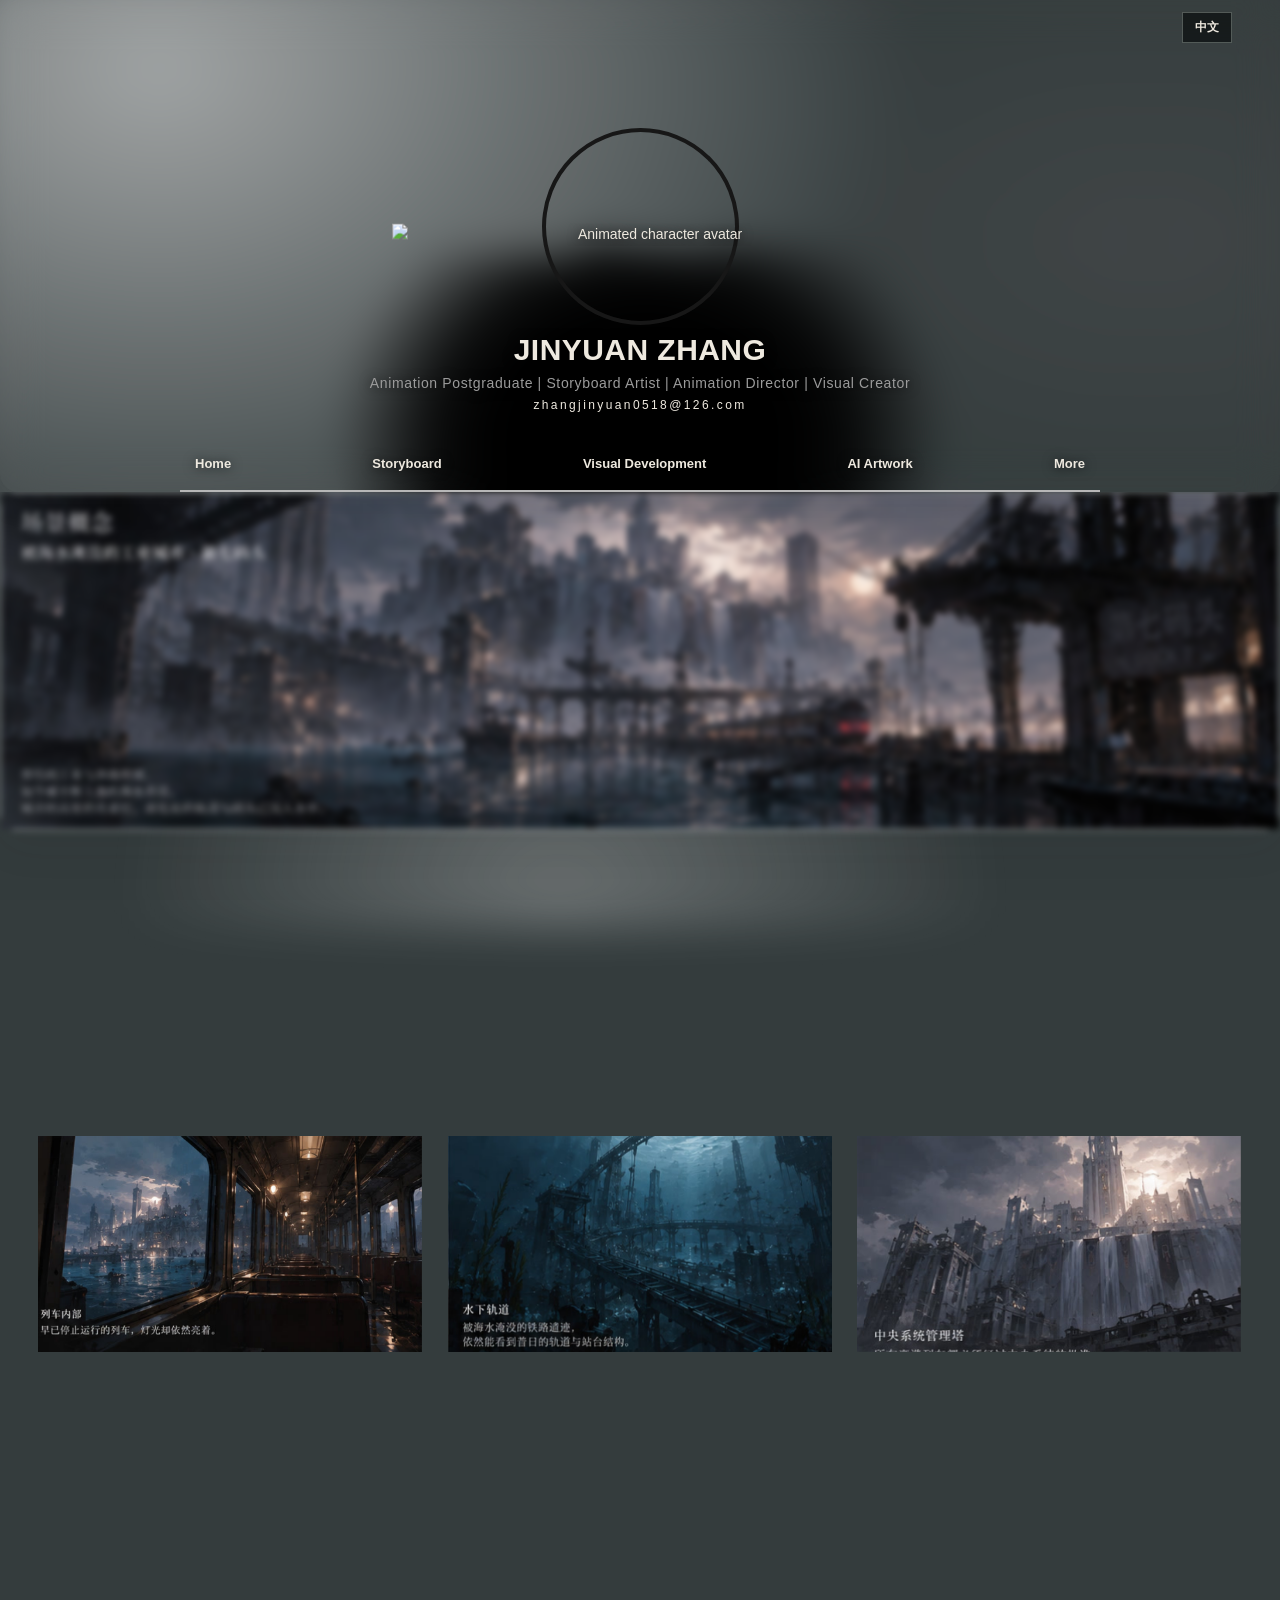
==== commit 9f11fa66: "Add upward fade reveal to AI artwork images" ====
--- a/ai-art.html
+++ b/ai-art.html
@@ -20,10 +20,12 @@
 body.ai-art-page .dock7-content{position:relative;z-index:2;width:100%;margin:0;padding:0 0 clamp(56px,8vw,112px);overflow:hidden}
 body.ai-art-page .dock7-hero{position:relative;z-index:2;width:100%;margin:0;padding:0;line-height:0;opacity:0;transform:translate3d(0,52px,0);filter:blur(3px);transition:opacity .95s cubic-bezier(.22,.61,.36,1),transform .95s cubic-bezier(.22,.61,.36,1),filter .95s cubic-bezier(.22,.61,.36,1);will-change:opacity,transform,filter}
 body.ai-art-page .dock7-hero.is-visible{opacity:1;transform:translate3d(0,0,0);filter:blur(0)}
+body.ai-art-page .dock7-hero.is-above{opacity:0;transform:translate3d(0,-54px,0);filter:blur(3px)}
 body.ai-art-page .dock7-hero img{position:relative;z-index:1;display:block;width:100%;height:auto;max-width:none;object-fit:contain}
 body.ai-art-page .dock7-scenes{position:relative;z-index:2;width:min(94vw,1560px);margin:clamp(30px,5vw,76px) auto 0;display:grid;grid-template-columns:repeat(3,minmax(0,1fr));gap:clamp(12px,2vw,28px);position:relative;z-index:3}
 body.ai-art-page .dock7-scene{position:relative;z-index:2;margin:0;overflow:hidden;aspect-ratio:16/9;background:#343c3d;border:0;outline:0;box-shadow:none;opacity:0;transform:translate3d(0,72px,0);filter:blur(4px);transition:opacity 1.05s cubic-bezier(.22,.61,.36,1),transform 1.05s cubic-bezier(.22,.61,.36,1),filter 1.05s cubic-bezier(.22,.61,.36,1);will-change:opacity,transform,filter}
 body.ai-art-page .dock7-scene.is-visible{opacity:1;transform:translate3d(0,0,0);filter:blur(0)}
+body.ai-art-page .dock7-scene.is-above{opacity:0;transform:translate3d(0,-58px,0);filter:blur(3px)}
 body.ai-art-page .dock7-scene img{position:relative;z-index:1;display:block;width:100%;height:100%;object-fit:cover;object-position:center;border:0;outline:0;box-shadow:none}
 body.ai-art-page .site-header{transition:opacity .72s ease,transform .72s cubic-bezier(.22,.61,.36,1)}
 body.ai-art-page.dock7-header-away .site-header{opacity:0;transform:translate3d(0,-24px,0);pointer-events:none}
@@ -37,6 +39,7 @@
 body.ai-art-page .dock7-gallery.is-visible{opacity:1;translate:0 0;filter:none}
 body.ai-art-page .dock7-gallery-row{position:relative;left:0;width:100vw;max-width:100vw;overflow:hidden;margin:0;padding:0;background:transparent;border:0;opacity:0;transform:translate3d(0,38px,0);filter:blur(3px);transition:opacity .95s cubic-bezier(.22,.61,.36,1),transform .95s cubic-bezier(.22,.61,.36,1),filter .95s cubic-bezier(.22,.61,.36,1);will-change:opacity,transform,filter}
 body.ai-art-page .dock7-gallery.is-visible .dock7-gallery-row{opacity:1;transform:translate3d(0,0,0);filter:blur(0)}
+body.ai-art-page .dock7-gallery.is-above .dock7-gallery-row{opacity:0;transform:translate3d(0,-48px,0);filter:blur(3px)}
 body.ai-art-page .dock7-gallery-row:last-child{transition-delay:130ms}
 body.ai-art-page .dock7-gallery-track{display:flex;width:max-content;gap:0;animation:dock7-gallery-left 84s linear infinite}
 body.ai-art-page .dock7-gallery-row:last-child .dock7-gallery-track{animation-duration:92s;animation-delay:-43s}
@@ -56,5 +59,5 @@
 <figure class="dock7-scene"><img src="ai-dock7/dock7-scene-06.jpg?v=20261111-dock7-clean-v3" alt="Submerged railway tracks" loading="lazy" decoding="async"></figure>
 <figure class="dock7-scene"><img src="ai-dock7/dock7-scene-07.jpg?v=20261111-dock7-clean-v3" alt="Central system control tower" loading="lazy" decoding="async"></figure>
 </div><section class="dock7-gallery" aria-label="Additional Dock 7 environment studies"><div class="dock7-gallery-row"><div class="dock7-gallery-track"><div class="dock7-gallery-set"><figure class="dock7-gallery-tile"><img src="ai-dock7-gallery/dock7-study-01.jpg?v=20261112-gallery-v2" alt="Dock 7 concept study 1" loading="eager" decoding="async"></figure><figure class="dock7-gallery-tile"><img src="ai-dock7-gallery/dock7-study-02.jpg?v=20261112-gallery-v2" alt="Dock 7 concept study 2" loading="eager" decoding="async"></figure><figure class="dock7-gallery-tile"><img src="ai-dock7-gallery/dock7-study-03.jpg?v=20261112-gallery-v2" alt="Dock 7 concept study 3" loading="eager" decoding="async"></figure><figure class="dock7-gallery-tile"><img src="ai-dock7-gallery/dock7-study-04.jpg?v=20261112-gallery-v2" alt="Dock 7 concept study 4" loading="eager" decoding="async"></figure><figure class="dock7-gallery-tile"><img src="ai-dock7-gallery/dock7-study-05.jpg?v=20261112-gallery-v2" alt="Dock 7 concept study 5" loading="eager" decoding="async"></figure><figure class="dock7-gallery-tile"><img src="ai-dock7-gallery/dock7-study-06.jpg?v=20261112-gallery-v2" alt="Dock 7 concept study 6" loading="eager" decoding="async"></figure><figure class="dock7-gallery-tile"><img src="ai-dock7-gallery/dock7-study-07.jpg?v=20261112-gallery-v2" alt="Dock 7 concept study 7" loading="eager" decoding="async"></figure><figure class="dock7-gallery-tile"><img src="ai-dock7-gallery/dock7-study-08.jpg?v=20261112-gallery-v2" alt="Dock 7 concept study 8" loading="eager" decoding="async"></figure><figure class="dock7-gallery-tile"><img src="ai-dock7-gallery/dock7-study-09.jpg?v=20261112-gallery-v2" alt="Dock 7 concept study 9" loading="eager" decoding="async"></figure><figure class="dock7-gallery-tile"><img src="ai-dock7-gallery/dock7-study-10.jpg?v=20261112-gallery-v2" alt="Dock 7 concept study 10" loading="eager" decoding="async"></figure><figure class="dock7-gallery-tile"><img src="ai-dock7-gallery/dock7-study-11.jpg?v=20261112-gallery-v2" alt="Dock 7 concept study 11" loading="eager" decoding="async"></figure><figure class="dock7-gallery-tile"><img src="ai-dock7-gallery/dock7-study-12.jpg?v=20261112-gallery-v2" alt="Dock 7 concept study 12" loading="eager" decoding="async"></figure></div><div class="dock7-gallery-set" aria-hidden="true"><figure class="dock7-gallery-tile"><img src="ai-dock7-gallery/dock7-study-01.jpg?v=20261112-gallery-v2" alt="" loading="eager" decoding="async"></figure><figure class="dock7-gallery-tile"><img src="ai-dock7-gallery/dock7-study-02.jpg?v=20261112-gallery-v2" alt="" loading="eager" decoding="async"></figure><figure class="dock7-gallery-tile"><img src="ai-dock7-gallery/dock7-study-03.jpg?v=20261112-gallery-v2" alt="" loading="eager" decoding="async"></figure><figure class="dock7-gallery-tile"><img src="ai-dock7-gallery/dock7-study-04.jpg?v=20261112-gallery-v2" alt="" loading="eager" decoding="async"></figure><figure class="dock7-gallery-tile"><img src="ai-dock7-gallery/dock7-study-05.jpg?v=20261112-gallery-v2" alt="" loading="eager" decoding="async"></figure><figure class="dock7-gallery-tile"><img src="ai-dock7-gallery/dock7-study-06.jpg?v=20261112-gallery-v2" alt="" loading="eager" decoding="async"></figure><figure class="dock7-gallery-tile"><img src="ai-dock7-gallery/dock7-study-07.jpg?v=20261112-gallery-v2" alt="" loading="eager" decoding="async"></figure><figure class="dock7-gallery-tile"><img src="ai-dock7-gallery/dock7-study-08.jpg?v=20261112-gallery-v2" alt="" loading="eager" decoding="async"></figure><figure class="dock7-gallery-tile"><img src="ai-dock7-gallery/dock7-study-09.jpg?v=20261112-gallery-v2" alt="" loading="eager" decoding="async"></figure><figure class="dock7-gallery-tile"><img src="ai-dock7-gallery/dock7-study-10.jpg?v=20261112-gallery-v2" alt="" loading="eager" decoding="async"></figure><figure class="dock7-gallery-tile"><img src="ai-dock7-gallery/dock7-study-11.jpg?v=20261112-gallery-v2" alt="" loading="eager" decoding="async"></figure><figure class="dock7-gallery-tile"><img src="ai-dock7-gallery/dock7-study-12.jpg?v=20261112-gallery-v2" alt="" loading="eager" decoding="async"></figure></div><div class="dock7-gallery-set" aria-hidden="true"><figure class="dock7-gallery-tile"><img src="ai-dock7-gallery/dock7-study-01.jpg?v=20261112-gallery-v2" alt="" loading="eager" decoding="async"></figure><figure class="dock7-gallery-tile"><img src="ai-dock7-gallery/dock7-study-02.jpg?v=20261112-gallery-v2" alt="" loading="eager" decoding="async"></figure><figure class="dock7-gallery-tile"><img src="ai-dock7-gallery/dock7-study-03.jpg?v=20261112-gallery-v2" alt="" loading="eager" decoding="async"></figure><figure class="dock7-gallery-tile"><img src="ai-dock7-gallery/dock7-study-04.jpg?v=20261112-gallery-v2" alt="" loading="eager" decoding="async"></figure><figure class="dock7-gallery-tile"><img src="ai-dock7-gallery/dock7-study-05.jpg?v=20261112-gallery-v2" alt="" loading="eager" decoding="async"></figure><figure class="dock7-gallery-tile"><img src="ai-dock7-gallery/dock7-study-06.jpg?v=20261112-gallery-v2" alt="" loading="eager" decoding="async"></figure><figure class="dock7-gallery-tile"><img src="ai-dock7-gallery/dock7-study-07.jpg?v=20261112-gallery-v2" alt="" loading="eager" decoding="async"></figure><figure class="dock7-gallery-tile"><img src="ai-dock7-gallery/dock7-study-08.jpg?v=20261112-gallery-v2" alt="" loading="eager" decoding="async"></figure><figure class="dock7-gallery-tile"><img src="ai-dock7-gallery/dock7-study-09.jpg?v=20261112-gallery-v2" alt="" loading="eager" decoding="async"></figure><figure class="dock7-gallery-tile"><img src="ai-dock7-gallery/dock7-study-10.jpg?v=20261112-gallery-v2" alt="" loading="eager" decoding="async"></figure><figure class="dock7-gallery-tile"><img src="ai-dock7-gallery/dock7-study-11.jpg?v=20261112-gallery-v2" alt="" loading="eager" decoding="async"></figure><figure class="dock7-gallery-tile"><img src="ai-dock7-gallery/dock7-study-12.jpg?v=20261112-gallery-v2" alt="" loading="eager" decoding="async"></figure></div></div></div><div class="dock7-gallery-row"><div class="dock7-gallery-track"><div class="dock7-gallery-set"><figure class="dock7-gallery-tile"><img src="ai-dock7-gallery/dock7-study-01.jpg?v=20261112-gallery-v2" alt="Dock 7 concept study 1" loading="eager" decoding="async"></figure><figure class="dock7-gallery-tile"><img src="ai-dock7-gallery/dock7-study-02.jpg?v=20261112-gallery-v2" alt="Dock 7 concept study 2" loading="eager" decoding="async"></figure><figure class="dock7-gallery-tile"><img src="ai-dock7-gallery/dock7-study-03.jpg?v=20261112-gallery-v2" alt="Dock 7 concept study 3" loading="eager" decoding="async"></figure><figure class="dock7-gallery-tile"><img src="ai-dock7-gallery/dock7-study-04.jpg?v=20261112-gallery-v2" alt="Dock 7 concept study 4" loading="eager" decoding="async"></figure><figure class="dock7-gallery-tile"><img src="ai-dock7-gallery/dock7-study-05.jpg?v=20261112-gallery-v2" alt="Dock 7 concept study 5" loading="eager" decoding="async"></figure><figure class="dock7-gallery-tile"><img src="ai-dock7-gallery/dock7-study-06.jpg?v=20261112-gallery-v2" alt="Dock 7 concept study 6" loading="eager" decoding="async"></figure><figure class="dock7-gallery-tile"><img src="ai-dock7-gallery/dock7-study-07.jpg?v=20261112-gallery-v2" alt="Dock 7 concept study 7" loading="eager" decoding="async"></figure><figure class="dock7-gallery-tile"><img src="ai-dock7-gallery/dock7-study-08.jpg?v=20261112-gallery-v2" alt="Dock 7 concept study 8" loading="eager" decoding="async"></figure><figure class="dock7-gallery-tile"><img src="ai-dock7-gallery/dock7-study-09.jpg?v=20261112-gallery-v2" alt="Dock 7 concept study 9" loading="eager" decoding="async"></figure><figure class="dock7-gallery-tile"><img src="ai-dock7-gallery/dock7-study-10.jpg?v=20261112-gallery-v2" alt="Dock 7 concept study 10" loading="eager" decoding="async"></figure><figure class="dock7-gallery-tile"><img src="ai-dock7-gallery/dock7-study-11.jpg?v=20261112-gallery-v2" alt="Dock 7 concept study 11" loading="eager" decoding="async"></figure><figure class="dock7-gallery-tile"><img src="ai-dock7-gallery/dock7-study-12.jpg?v=20261112-gallery-v2" alt="Dock 7 concept study 12" loading="eager" decoding="async"></figure></div><div class="dock7-gallery-set" aria-hidden="true"><figure class="dock7-gallery-tile"><img src="ai-dock7-gallery/dock7-study-01.jpg?v=20261112-gallery-v2" alt="" loading="eager" decoding="async"></figure><figure class="dock7-gallery-tile"><img src="ai-dock7-gallery/dock7-study-02.jpg?v=20261112-gallery-v2" alt="" loading="eager" decoding="async"></figure><figure class="dock7-gallery-tile"><img src="ai-dock7-gallery/dock7-study-03.jpg?v=20261112-gallery-v2" alt="" loading="eager" decoding="async"></figure><figure class="dock7-gallery-tile"><img src="ai-dock7-gallery/dock7-study-04.jpg?v=20261112-gallery-v2" alt="" loading="eager" decoding="async"></figure><figure class="dock7-gallery-tile"><img src="ai-dock7-gallery/dock7-study-05.jpg?v=20261112-gallery-v2" alt="" loading="eager" decoding="async"></figure><figure class="dock7-gallery-tile"><img src="ai-dock7-gallery/dock7-study-06.jpg?v=20261112-gallery-v2" alt="" loading="eager" decoding="async"></figure><figure class="dock7-gallery-tile"><img src="ai-dock7-gallery/dock7-study-07.jpg?v=20261112-gallery-v2" alt="" loading="eager" decoding="async"></figure><figure class="dock7-gallery-tile"><img src="ai-dock7-gallery/dock7-study-08.jpg?v=20261112-gallery-v2" alt="" loading="eager" decoding="async"></figure><figure class="dock7-gallery-tile"><img src="ai-dock7-gallery/dock7-study-09.jpg?v=20261112-gallery-v2" alt="" loading="eager" decoding="async"></figure><figure class="dock7-gallery-tile"><img src="ai-dock7-gallery/dock7-study-10.jpg?v=20261112-gallery-v2" alt="" loading="eager" decoding="async"></figure><figure class="dock7-gallery-tile"><img src="ai-dock7-gallery/dock7-study-11.jpg?v=20261112-gallery-v2" alt="" loading="eager" decoding="async"></figure><figure class="dock7-gallery-tile"><img src="ai-dock7-gallery/dock7-study-12.jpg?v=20261112-gallery-v2" alt="" loading="eager" decoding="async"></figure></div><div class="dock7-gallery-set" aria-hidden="true"><figure class="dock7-gallery-tile"><img src="ai-dock7-gallery/dock7-study-01.jpg?v=20261112-gallery-v2" alt="" loading="eager" decoding="async"></figure><figure class="dock7-gallery-tile"><img src="ai-dock7-gallery/dock7-study-02.jpg?v=20261112-gallery-v2" alt="" loading="eager" decoding="async"></figure><figure class="dock7-gallery-tile"><img src="ai-dock7-gallery/dock7-study-03.jpg?v=20261112-gallery-v2" alt="" loading="eager" decoding="async"></figure><figure class="dock7-gallery-tile"><img src="ai-dock7-gallery/dock7-study-04.jpg?v=20261112-gallery-v2" alt="" loading="eager" decoding="async"></figure><figure class="dock7-gallery-tile"><img src="ai-dock7-gallery/dock7-study-05.jpg?v=20261112-gallery-v2" alt="" loading="eager" decoding="async"></figure><figure class="dock7-gallery-tile"><img src="ai-dock7-gallery/dock7-study-06.jpg?v=20261112-gallery-v2" alt="" loading="eager" decoding="async"></figure><figure class="dock7-gallery-tile"><img src="ai-dock7-gallery/dock7-study-07.jpg?v=20261112-gallery-v2" alt="" loading="eager" decoding="async"></figure><figure class="dock7-gallery-tile"><img src="ai-dock7-gallery/dock7-study-08.jpg?v=20261112-gallery-v2" alt="" loading="eager" decoding="async"></figure><figure class="dock7-gallery-tile"><img src="ai-dock7-gallery/dock7-study-09.jpg?v=20261112-gallery-v2" alt="" loading="eager" decoding="async"></figure><figure class="dock7-gallery-tile"><img src="ai-dock7-gallery/dock7-study-10.jpg?v=20261112-gallery-v2" alt="" loading="eager" decoding="async"></figure><figure class="dock7-gallery-tile"><img src="ai-dock7-gallery/dock7-study-11.jpg?v=20261112-gallery-v2" alt="" loading="eager" decoding="async"></figure><figure class="dock7-gallery-tile"><img src="ai-dock7-gallery/dock7-study-12.jpg?v=20261112-gallery-v2" alt="" loading="eager" decoding="async"></figure></div></div></div></section></main><script>
-(()=>{const root=document.body,hero=document.querySelector("#dock7-hero"),items=[...document.querySelectorAll(".dock7-hero,.dock7-scene,.dock7-gallery")];if(!("IntersectionObserver"in window)){items.forEach(el=>el.classList.add("is-visible"));return}const reveal=new IntersectionObserver(entries=>entries.forEach(entry=>entry.target.classList.toggle("is-visible",entry.isIntersecting)),{threshold:.04,rootMargin:"-2% 0px -2% 0px"});items.forEach((el,i)=>{if(el.classList.contains("dock7-scene"))el.style.transitionDelay=(i%3)*70+"ms";reveal.observe(el)});const headerFade=new IntersectionObserver(entries=>{root.classList.toggle("dock7-header-away",entries[0].isIntersecting)},{threshold:.16});if(hero)headerFade.observe(hero)})();
+(()=>{const root=document.body,hero=document.querySelector("#dock7-hero"),items=[...document.querySelectorAll(".dock7-hero,.dock7-scene,.dock7-gallery")];if(!("IntersectionObserver"in window)){items.forEach(el=>el.classList.add("is-visible"));return}const reveal=new IntersectionObserver(entries=>entries.forEach(entry=>{const el=entry.target;el.classList.toggle("is-visible",entry.isIntersecting);el.classList.toggle("is-above",!entry.isIntersecting&&el.getBoundingClientRect().top<0)}),{threshold:.04,rootMargin:"-4% 0px -4% 0px"});items.forEach((el,i)=>{if(el.classList.contains("dock7-scene"))el.style.transitionDelay=(i%3)*70+"ms";reveal.observe(el)});const headerFade=new IntersectionObserver(entries=>{root.classList.toggle("dock7-header-away",entries[0].isIntersecting)},{threshold:.16});if(hero)headerFade.observe(hero)})();
 </script></body></html>
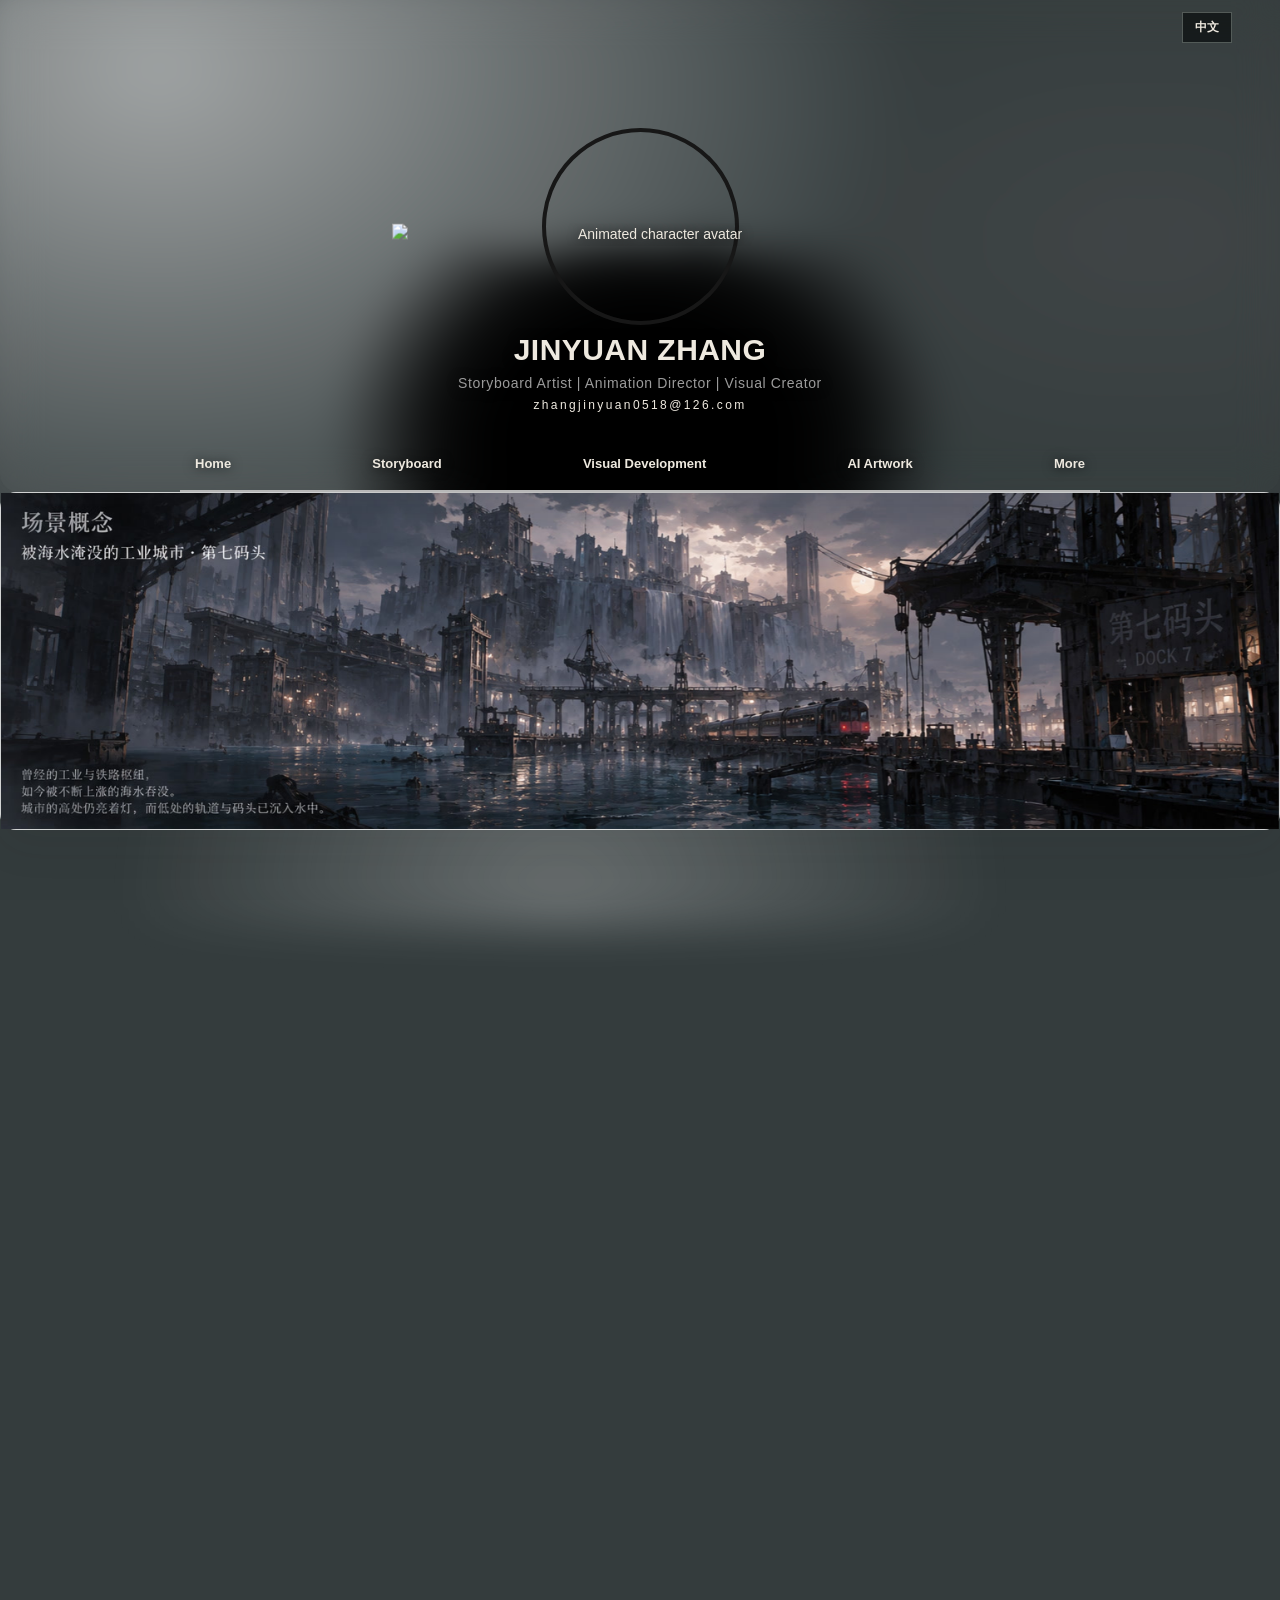
==== commit c258d75c: "Remove postgraduate label and refresh shared navigation styles" ====
--- a/ai-art.html
+++ b/ai-art.html
@@ -1,4 +1,4 @@
-<!doctype html><html lang="en"><head><meta charset="utf-8"><meta name="viewport" content="width=device-width,initial-scale=1"><title>AI Artwork | JINYUAN ZHANG</title><link rel="stylesheet" href="portfolio.css?v=20261111-ai-flat-background-v7"><script src="language.js?v=20261111-ai-cloud-motion-v2" defer></script><script src="page-transition.js?v=20261110-preserve-showreel-v1" defer></script><script src="floating-nav.js?v=20261110-route-nav-v5" defer></script><style>
+<!doctype html><html lang="en"><head><meta charset="utf-8"><meta name="viewport" content="width=device-width,initial-scale=1"><title>AI Artwork | JINYUAN ZHANG</title><link rel="stylesheet" href="portfolio.css?v=20261125-compact-nav-v1"><script src="language.js?v=20261125-header-role-v1" defer></script><script src="page-transition.js?v=20261110-preserve-showreel-v1" defer></script><script src="floating-nav.js?v=20261110-route-nav-v5" defer></script><style>
 :root{--ai-mural-green:#343c3d;--ai-mural-teal:#343c3d}
 html,body{min-height:100%;background:#343c3d}
 body.ai-art-page{position:relative;isolation:isolate;min-height:100vh!important;margin:0;color:#eee9df;background:#343c3d!important;transition:background-color 1.15s cubic-bezier(.22,.61,.36,1),color .8s ease}
@@ -49,7 +49,7 @@
 @keyframes dock7-gallery-left{from{transform:translateX(0)}to{transform:translateX(-33.333333%)}}
 @media(max-width:700px){body.ai-art-page figure.dock7-gallery-tile{width:78vw}body.ai-art-page main.dock7-content>section.dock7-gallery{margin-top:22px;gap:14px}body.ai-art-page .dock7-gallery-set{gap:12px;margin-right:12px}}
 @media(prefers-reduced-motion:reduce){body.ai-art-page .dock7-gallery .dock7-gallery-track{animation:none!important;transform:translateX(0)}body.ai-art-page .dock7-gallery .dock7-gallery-set[aria-hidden=true]{display:none}body.ai-art-page .dock7-gallery-row{transition:opacity .3s ease!important;transform:none!important;filter:none!important}}
-</style></head><body class="ai-art-page"><svg aria-hidden="true" width="0" height="0" style="position:absolute"><filter id="cloud-ripple" x="-24%" y="-24%" width="148%" height="148%"><feTurbulence type="fractalNoise" baseFrequency=".009 .014" numOctaves="2" seed="8" result="water"><animate attributeName="baseFrequency" values=".012 .018;.027 .038;.012 .018" dur="12s" repeatCount="indefinite"/></feTurbulence><feDisplacementMap in="SourceGraphic" in2="water" scale="34" xChannelSelector="R" yChannelSelector="G"/></filter></svg><div class="ai-mural-base" aria-hidden="true"></div><div class="ai-mural-shade" aria-hidden="true"></div><div class="ai-cloud-motion" aria-hidden="true"></div><header class="site-header"><button class="language-toggle" type="button" aria-label="Switch language">中文</button><a class="avatar-frame" href="index.html" aria-label="Home"><img class="avatar" src="avatar-animation.gif?v=20261110-avatar-render-v4" alt="Animated character avatar" decoding="async" loading="eager"></a><h1 class="site-name">JINYUAN ZHANG</h1><div class="site-role">Animation Postgraduate | Storyboard Artist | Animation Director | Visual Creator</div><div class="site-email"><a href="mailto:zhangjinyuan0518@126.com">zhangjinyuan0518@126.com</a></div><nav class="site-nav" aria-label="Main navigation"><a href="index.html">Home</a><a href="storyboard.html">Storyboard</a><a href="visual.html">Visual Development</a><a href="ai-art.html">AI Artwork</a><a href="more.html">More</a></nav></header><main class="dock7-content" aria-label="Flooded city concept art">
+</style></head><body class="ai-art-page"><svg aria-hidden="true" width="0" height="0" style="position:absolute"><filter id="cloud-ripple" x="-24%" y="-24%" width="148%" height="148%"><feTurbulence type="fractalNoise" baseFrequency=".009 .014" numOctaves="2" seed="8" result="water"><animate attributeName="baseFrequency" values=".012 .018;.027 .038;.012 .018" dur="12s" repeatCount="indefinite"/></feTurbulence><feDisplacementMap in="SourceGraphic" in2="water" scale="34" xChannelSelector="R" yChannelSelector="G"/></filter></svg><div class="ai-mural-base" aria-hidden="true"></div><div class="ai-mural-shade" aria-hidden="true"></div><div class="ai-cloud-motion" aria-hidden="true"></div><header class="site-header"><button class="language-toggle" type="button" aria-label="Switch language">中文</button><a class="avatar-frame" href="index.html" aria-label="Home"><img class="avatar" src="avatar-animation.gif?v=20261110-avatar-render-v4" alt="Animated character avatar" decoding="async" loading="eager"></a><h1 class="site-name">JINYUAN ZHANG</h1><div class="site-role">Storyboard Artist | Animation Director | Visual Creator</div><div class="site-email"><a href="mailto:zhangjinyuan0518@126.com">zhangjinyuan0518@126.com</a></div><nav class="site-nav" aria-label="Main navigation"><a href="index.html">Home</a><a href="storyboard.html">Storyboard</a><a href="visual.html">Visual Development</a><a href="ai-art.html">AI Artwork</a><a href="more.html">More</a></nav></header><main class="dock7-content" aria-label="Flooded city concept art">
 <section class="dock7-hero" id="dock7-hero"><img src="ai-dock7/dock7-hero.jpg?v=20261111-dock7-clean-v3" alt="Panoramic concept art of a flooded industrial city and Dock 7" decoding="async" fetchpriority="high"></section>
 <div class="dock7-scenes" aria-label="Dock 7 environment studies">
 <figure class="dock7-scene"><img src="ai-dock7/dock7-scene-02.jpg?v=20261111-dock7-clean-v3" alt="Flooded city wide view" loading="lazy" decoding="async"></figure>
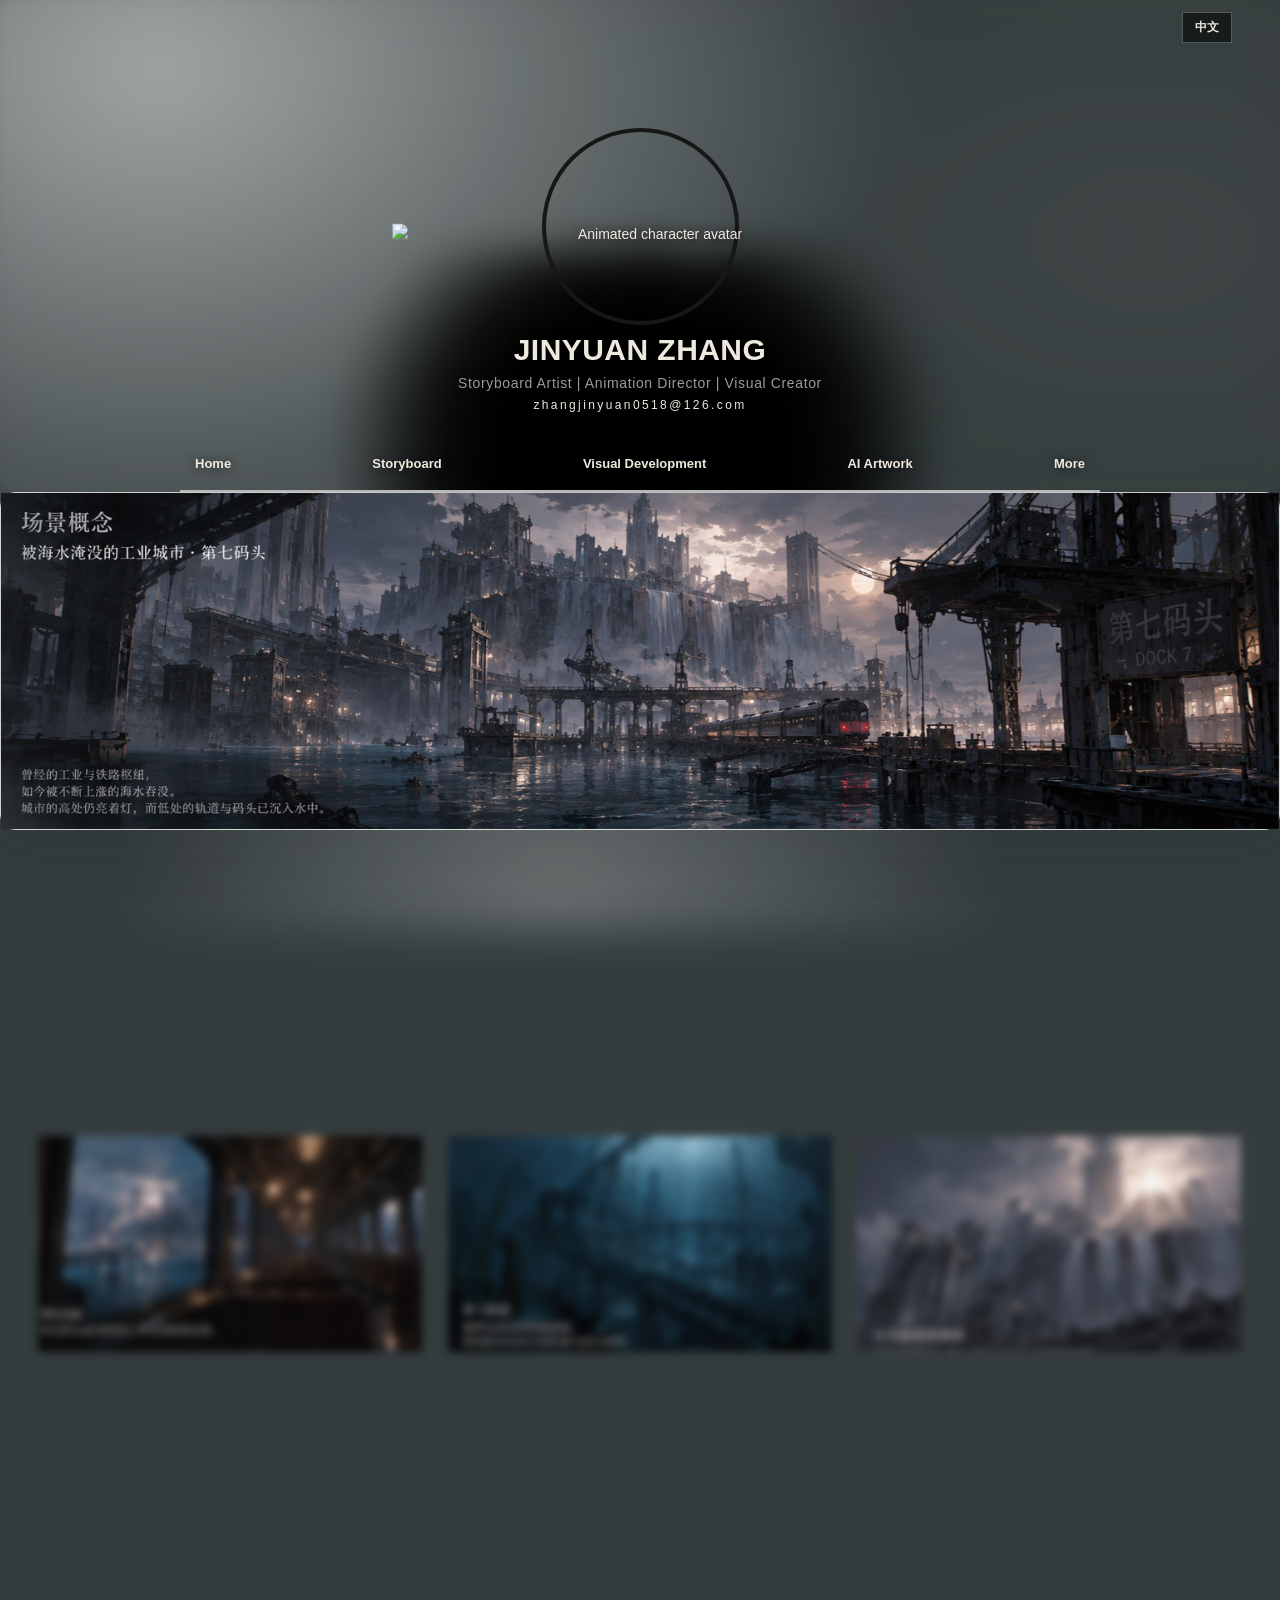
==== commit 6bea753d: "Refresh shared compact navigation styles" ====
--- a/ai-art.html
+++ b/ai-art.html
@@ -1,4 +1,4 @@
-<!doctype html><html lang="en"><head><meta charset="utf-8"><meta name="viewport" content="width=device-width,initial-scale=1"><title>AI Artwork | JINYUAN ZHANG</title><link rel="stylesheet" href="portfolio.css?v=20261125-compact-nav-v1"><script src="language.js?v=20261125-header-role-v1" defer></script><script src="page-transition.js?v=20261110-preserve-showreel-v1" defer></script><script src="floating-nav.js?v=20261110-route-nav-v5" defer></script><style>
+<!doctype html><html lang="en"><head><meta charset="utf-8"><meta name="viewport" content="width=device-width,initial-scale=1"><title>AI Artwork | JINYUAN ZHANG</title><link rel="stylesheet" href="portfolio.css?v=20261125-nav-compact-v2"><script src="language.js?v=20261125-header-role-v1" defer></script><script src="page-transition.js?v=20261110-preserve-showreel-v1" defer></script><script src="floating-nav.js?v=20261110-route-nav-v5" defer></script><style>
 :root{--ai-mural-green:#343c3d;--ai-mural-teal:#343c3d}
 html,body{min-height:100%;background:#343c3d}
 body.ai-art-page{position:relative;isolation:isolate;min-height:100vh!important;margin:0;color:#eee9df;background:#343c3d!important;transition:background-color 1.15s cubic-bezier(.22,.61,.36,1),color .8s ease}
--- a/portfolio.css
+++ b/portfolio.css
@@ -1669,3 +1669,46 @@
     width:355px!important;transform:translate(calc(-50% + 9px),calc(-50% + 6px))!important
   }
 }
+
+/* 2026-11-25: compact expanded project wheel across desktop and mobile. */
+body.quick-nav-page>aside.page-quick-nav>.page-quick-nav-links,
+body.quick-nav-page>aside.page-quick-nav.is-expanded>.page-quick-nav-links,
+body.quick-nav-page>aside.page-quick-nav:focus-within>.page-quick-nav-links{
+  box-sizing:border-box!important;
+  width:min(156px,calc(100vw - 52px))!important;
+  min-width:0!important;
+  max-width:min(156px,calc(100vw - 52px))!important;
+  max-height:min(68vh,500px)!important;
+  padding:6px!important;
+  gap:2px!important;
+}
+body.quick-nav-page>aside.page-quick-nav .page-quick-nav-links a{
+  min-height:34px!important;
+  padding:5px 4px!important;
+  font-size:10.5px!important;
+  line-height:1.22!important;
+}
+body.quick-nav-page>aside.page-quick-nav .page-quick-nav-links a>span:not(.quick-nav-icon){
+  font-size:10.5px!important;
+  line-height:1.22!important;
+}
+@media(max-width:700px){
+  body.quick-nav-page>aside.page-quick-nav>.page-quick-nav-links,
+  body.quick-nav-page>aside.page-quick-nav.is-expanded>.page-quick-nav-links,
+  body.quick-nav-page>aside.page-quick-nav:focus-within>.page-quick-nav-links{
+    width:min(148px,calc(100vw - 48px))!important;
+    max-width:min(148px,calc(100vw - 48px))!important;
+    max-height:64vh!important;
+    padding:5px!important;
+  }
+  body.quick-nav-page>aside.page-quick-nav .page-quick-nav-links a{
+    min-height:32px!important;
+    padding:5px 3px!important;
+    font-size:10px!important;
+    line-height:1.2!important;
+  }
+  body.quick-nav-page>aside.page-quick-nav .page-quick-nav-links a>span:not(.quick-nav-icon){
+    font-size:10px!important;
+    line-height:1.2!important;
+  }
+}
